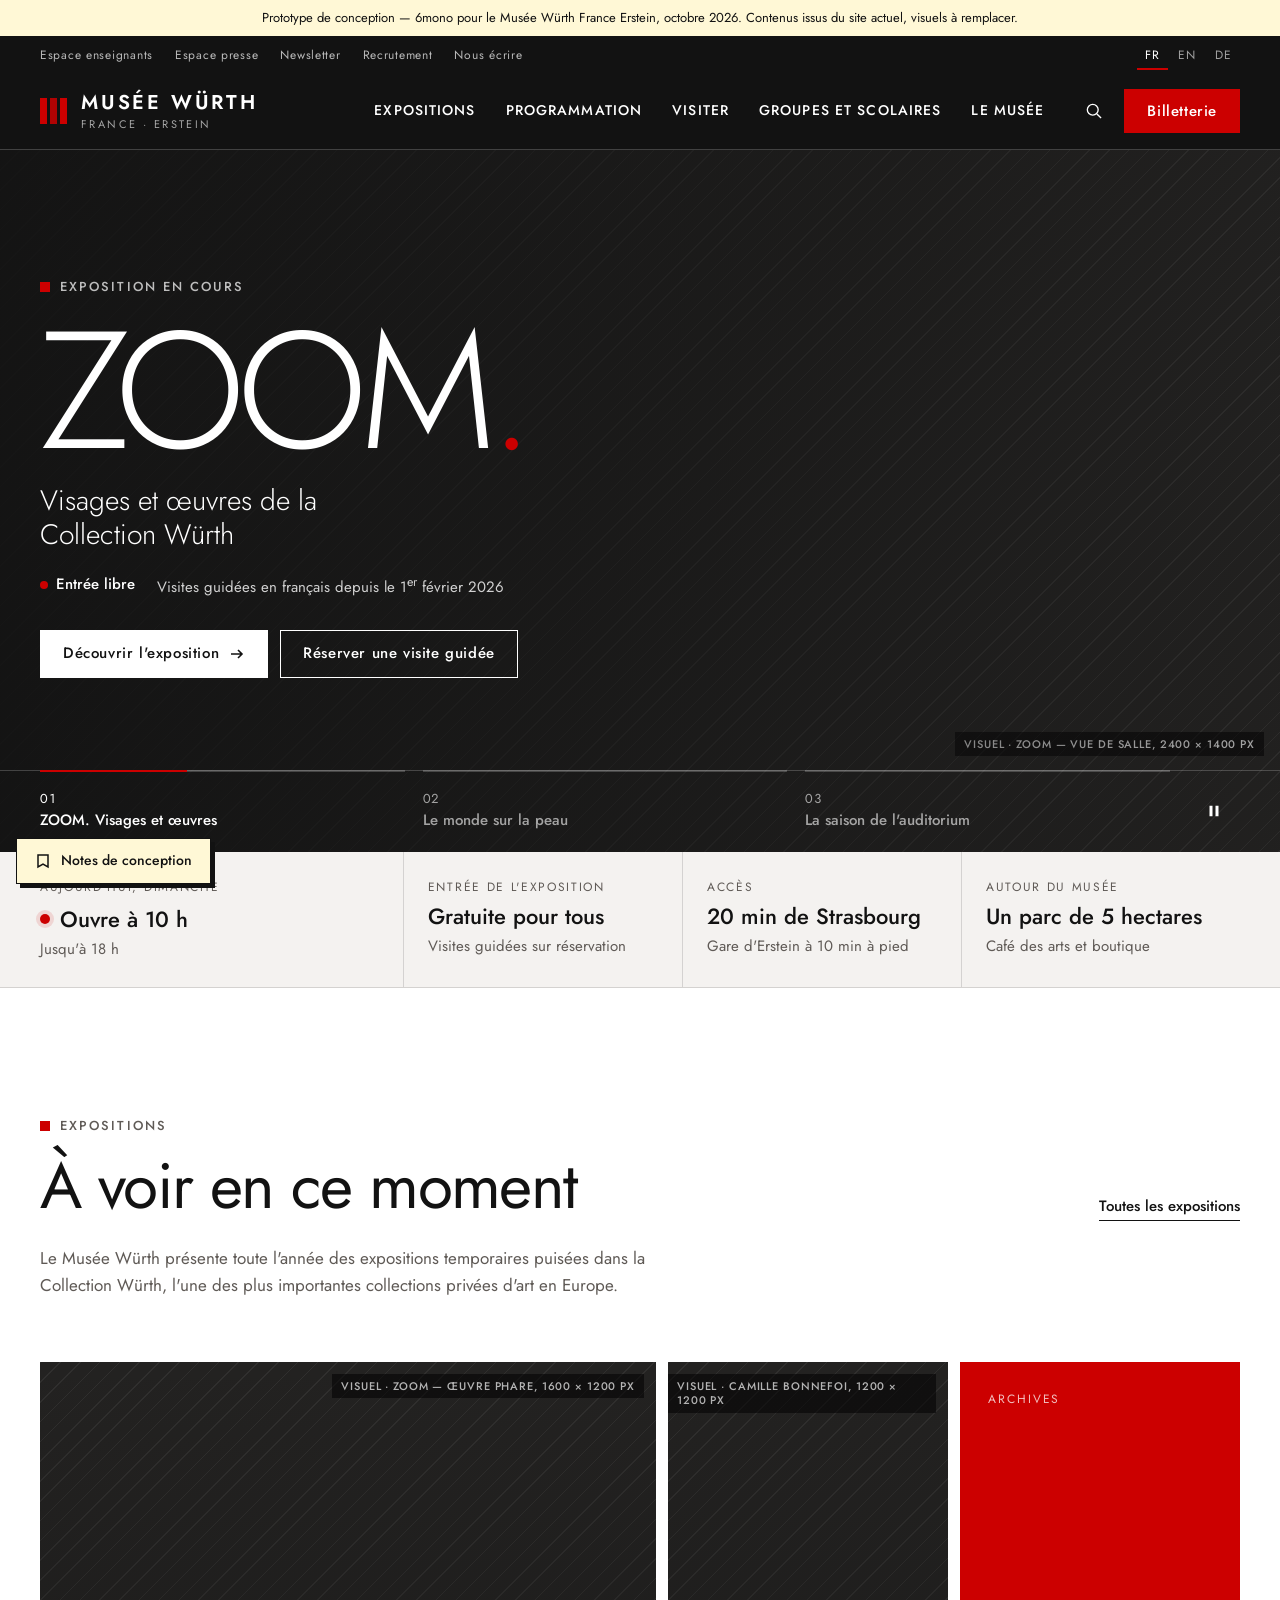
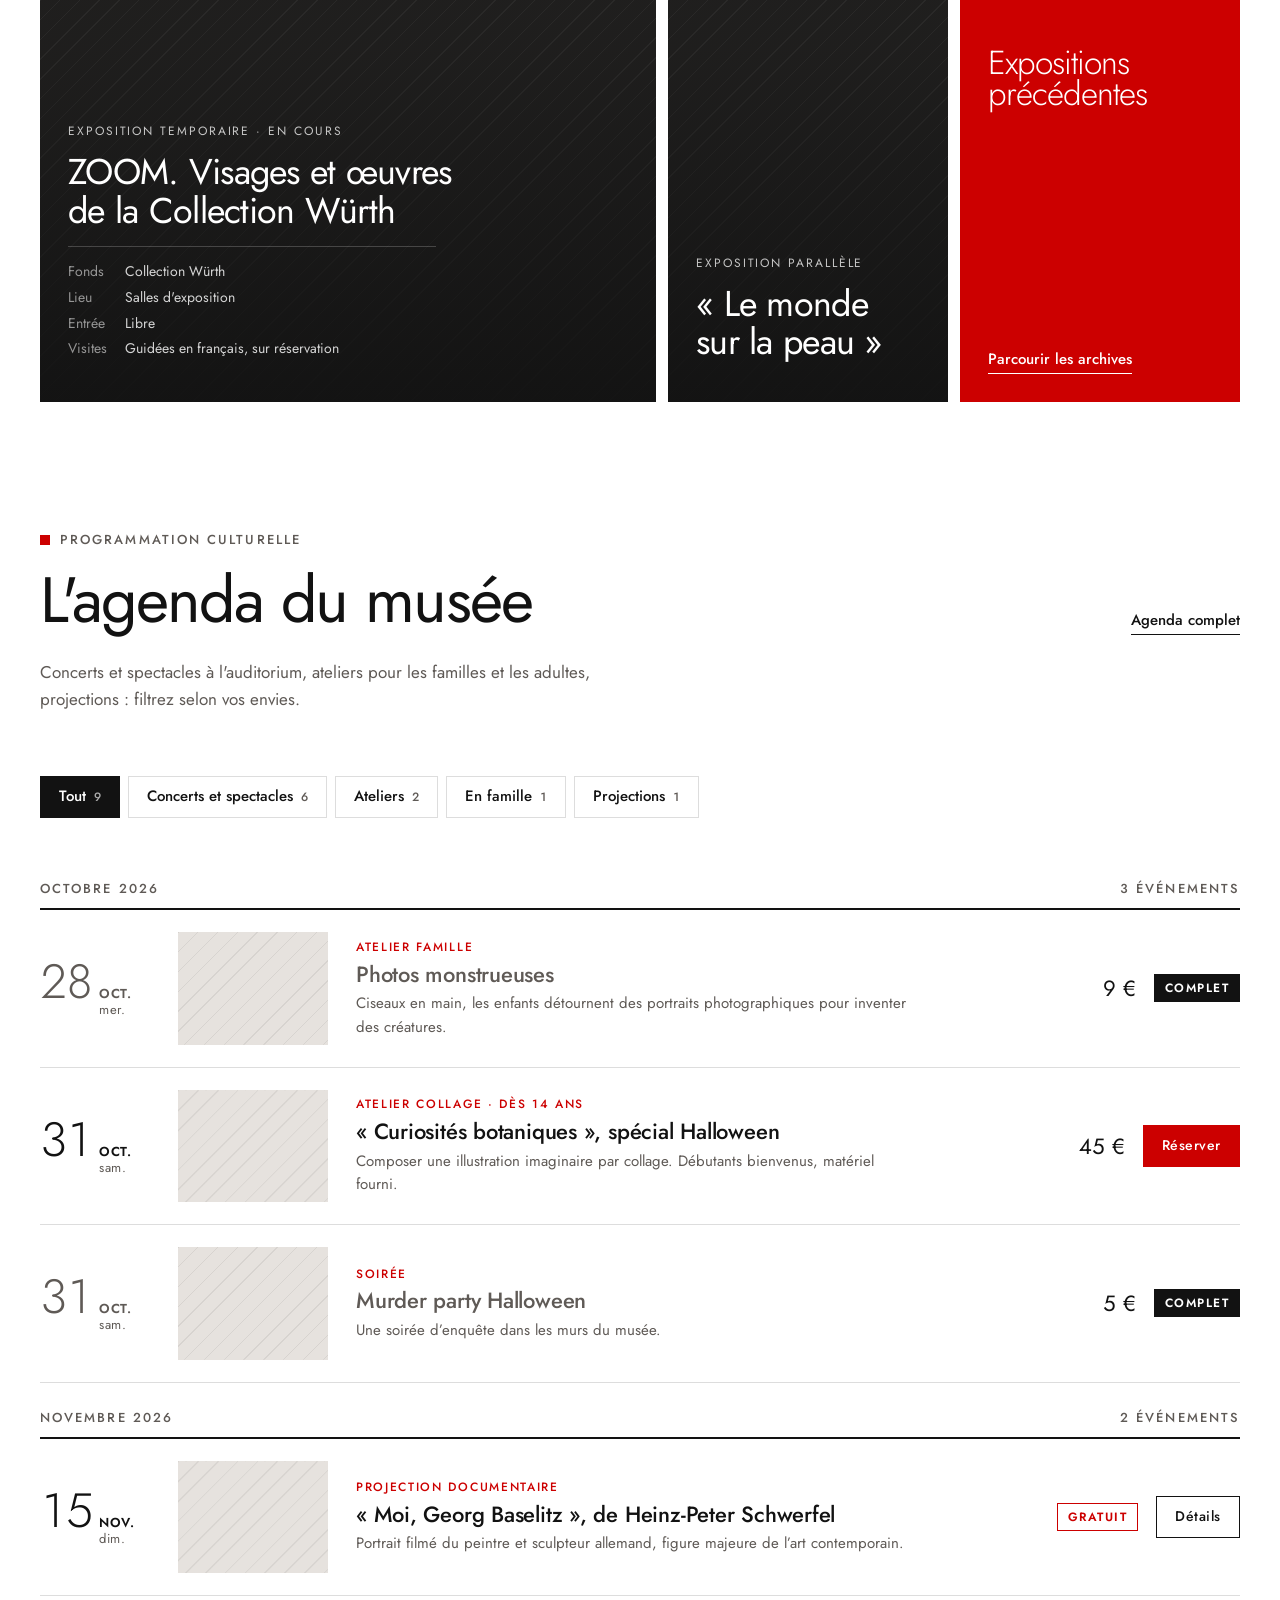
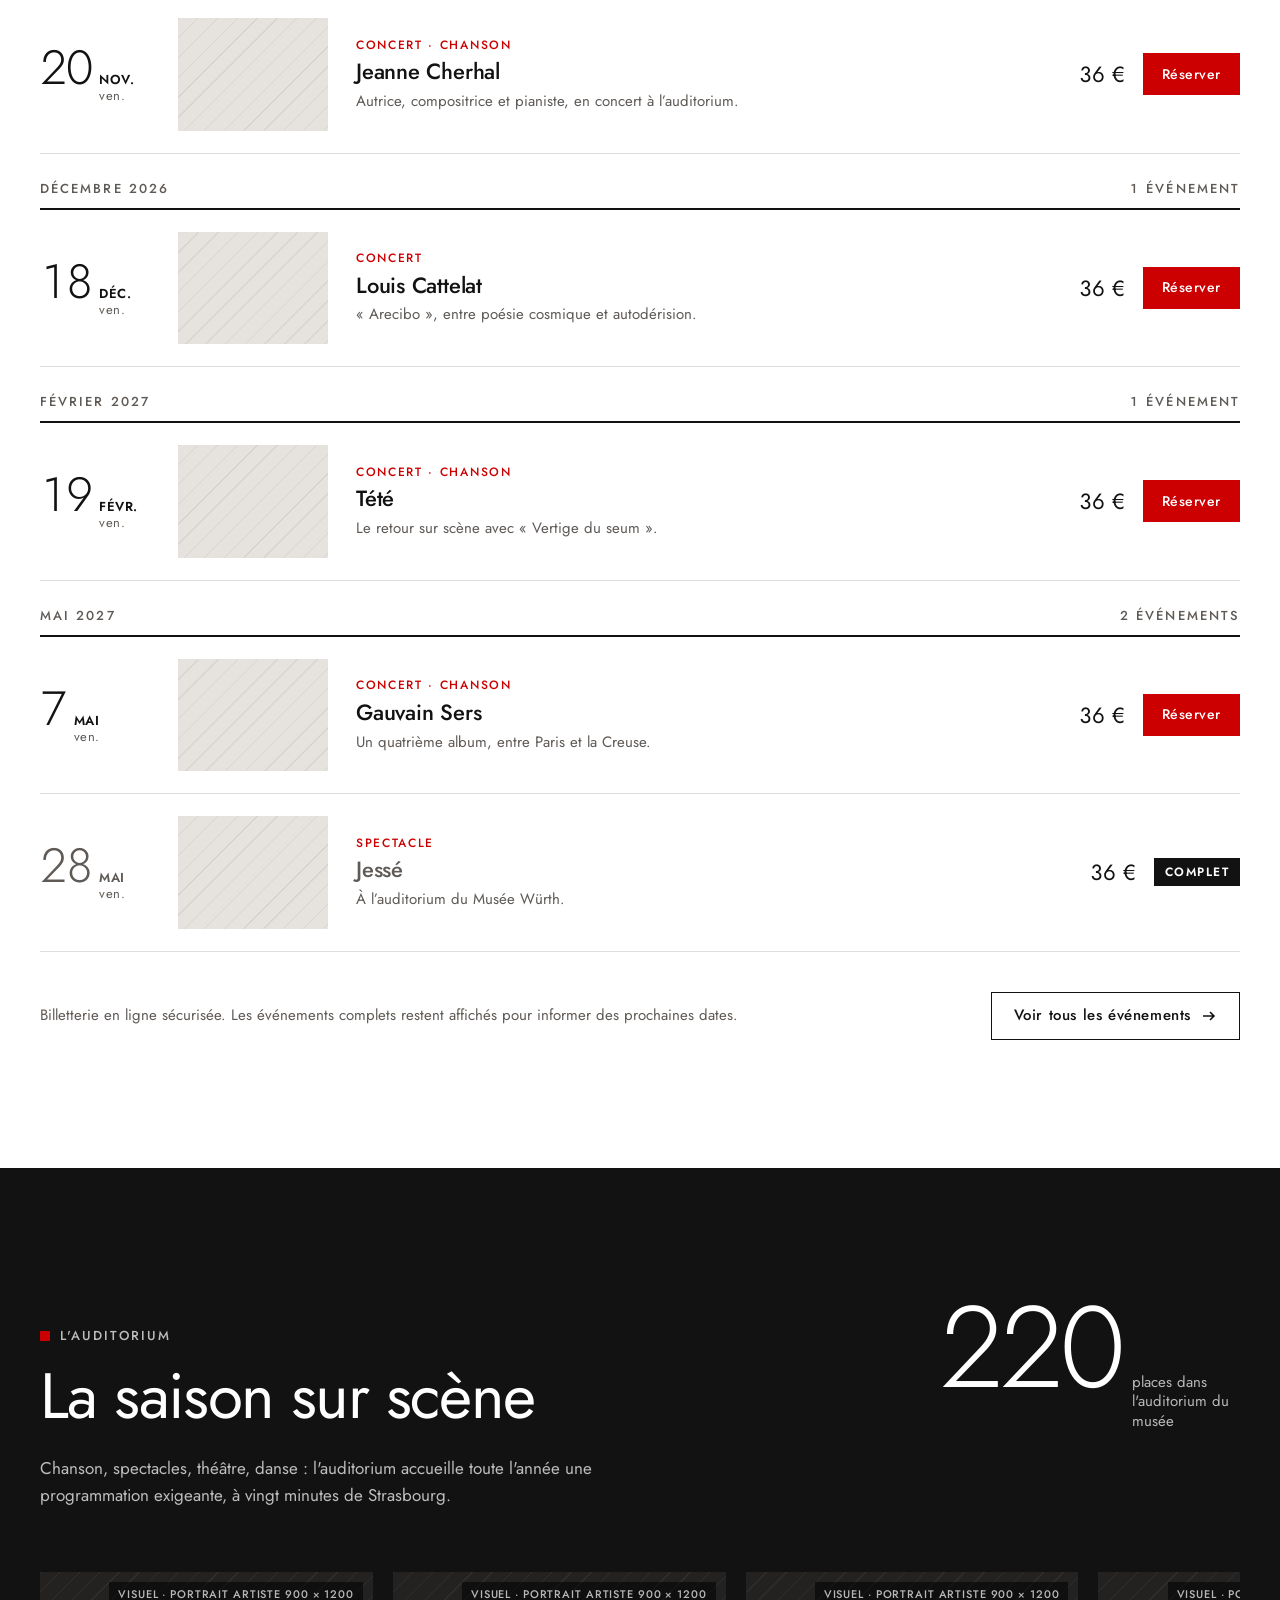
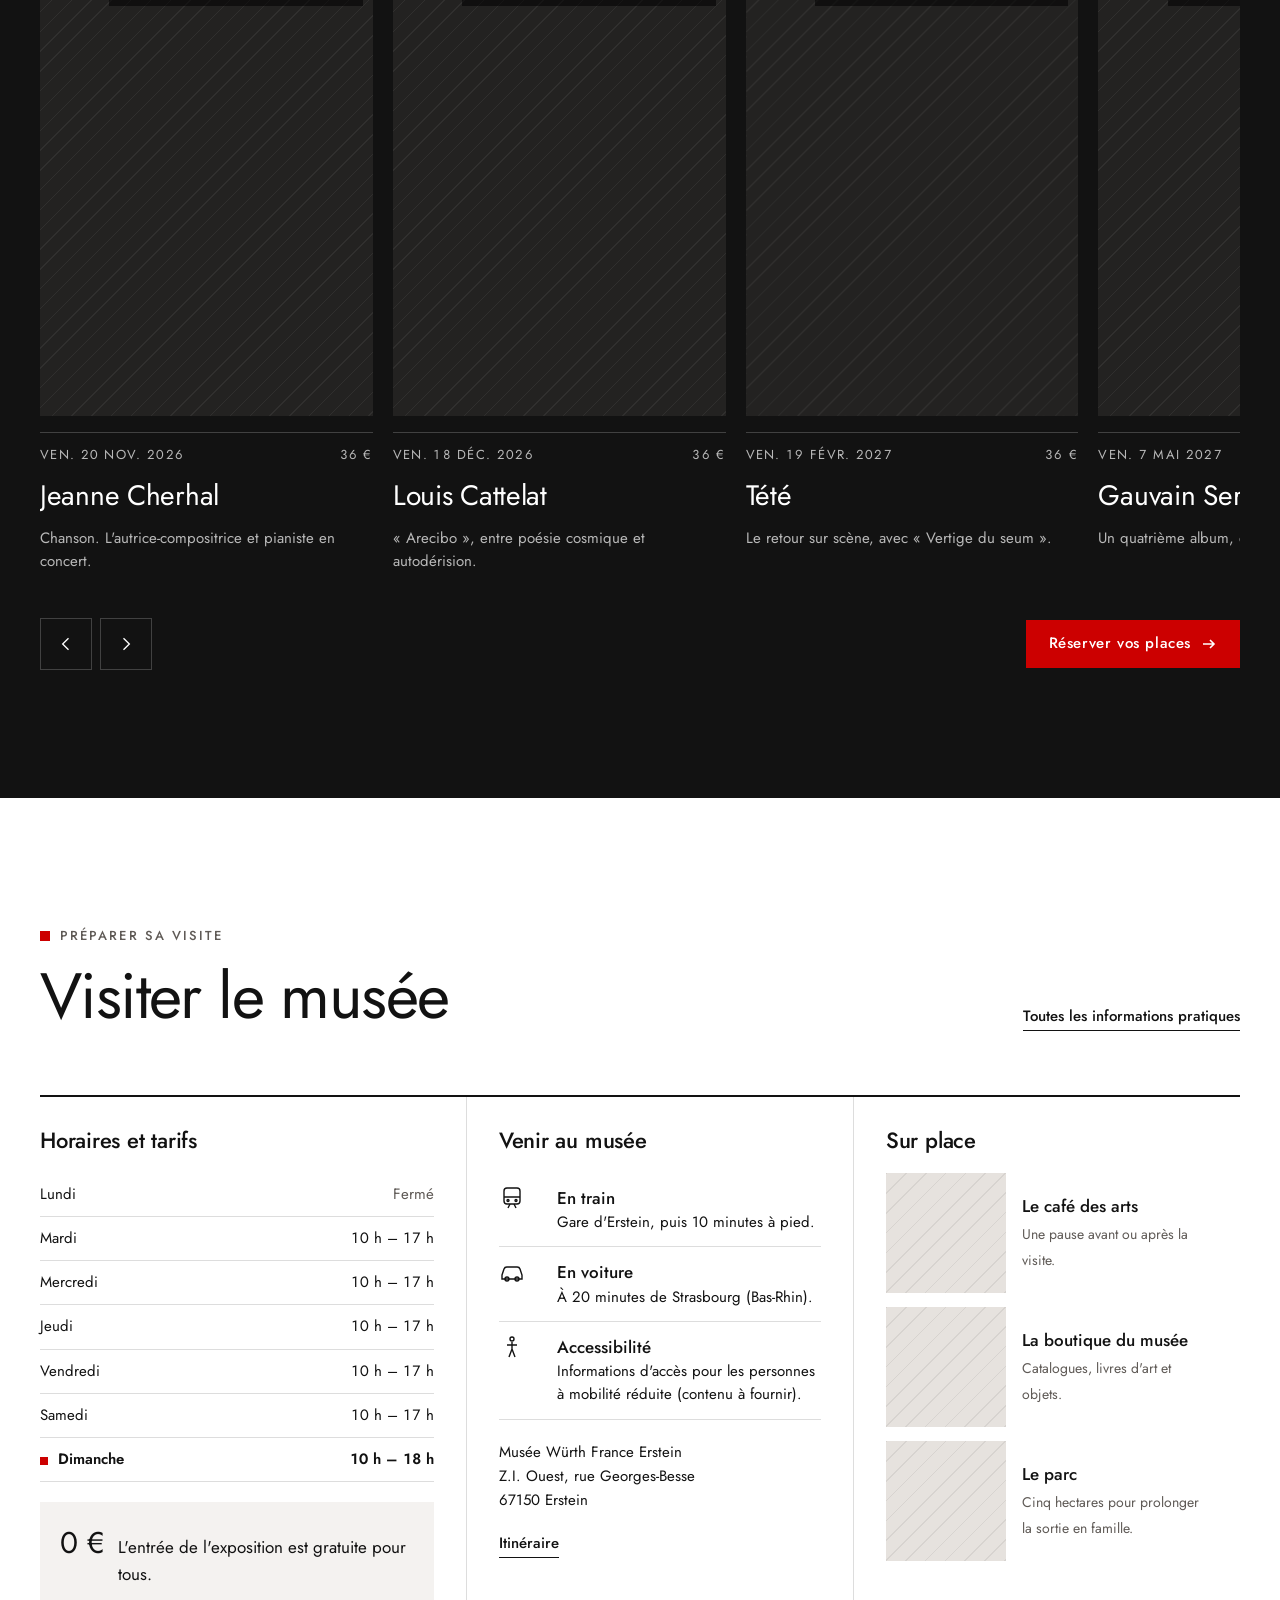
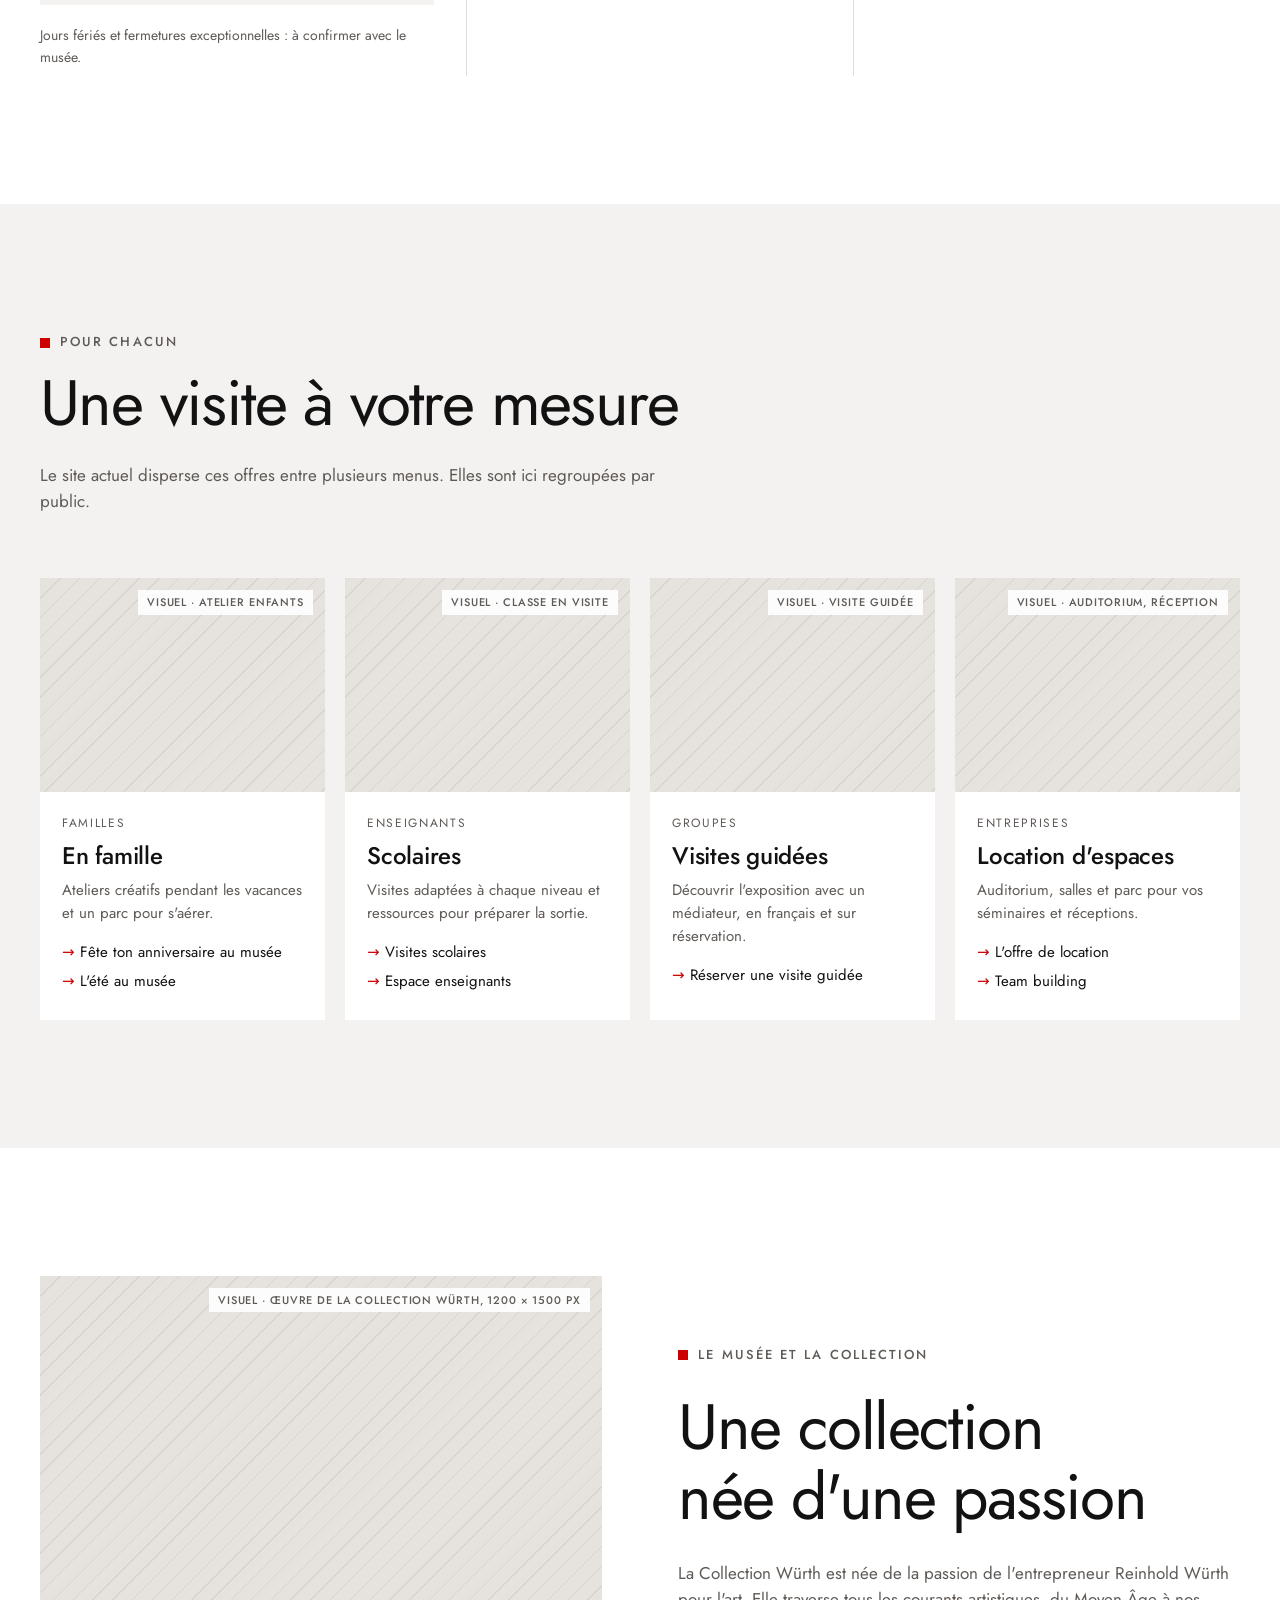
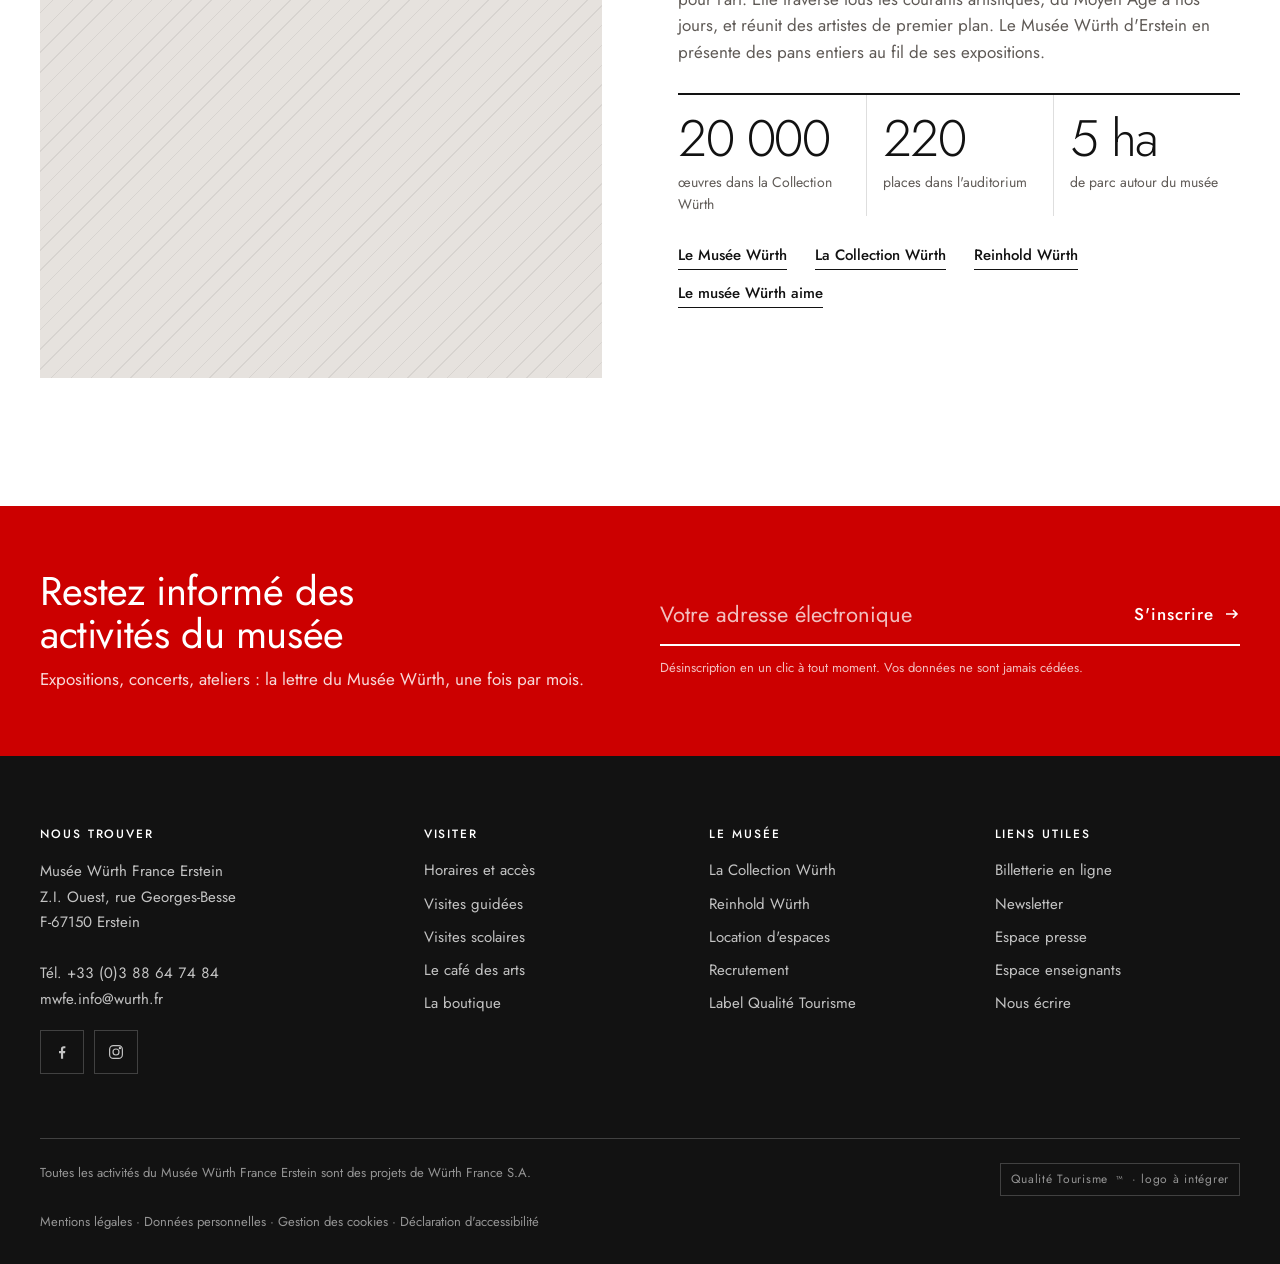
==== index.html @ 13cf60b9 "Première version du prototype" ====
<!doctype html>
<html lang="fr">
<head>
<meta charset="utf-8">
<meta name="viewport" content="width=device-width, initial-scale=1, viewport-fit=cover">
<title>Prototype Musée Würth</title>
<meta name="robots" content="noindex, nofollow">
<meta name="description" content="Musée Würth France Erstein : expositions d'art moderne et contemporain, programmation de l'auditorium, informations pratiques. Prototype de refonte.">
<link rel="preconnect" href="https://fonts.googleapis.com">
<link rel="preconnect" href="https://fonts.gstatic.com" crossorigin>
<link rel="stylesheet" href="https://fonts.googleapis.com/css2?family=Jost:ital,wght@0,300;0,400;0,500;0,600;0,700;1,300;1,400&display=swap">
<style>
/* Concept : « le cartel ». Chaque bloc se lit comme le cartel d'une œuvre —
   titre, nature, lieu, conditions — sur un fond de galerie blanc ; le noir structure, le rouge Würth ne signale que l'action et l'actualité. */
:root{
  --ink:#121212;        /* noir Würth, légèrement adouci */
  --paper:#FFFFFF;      /* mur de galerie */
  --stone:#F4F2F0;      /* gris chaud des cimaises */
  --stone-2:#E6E2DE;
  --mute:#5F5A56;       /* texte secondaire, contraste AA sur blanc */
  --red:#CC0000;        /* rouge Würth (valeur à confirmer avec la charte) */
  --red-dark:#A80000;
  --line:rgba(18,18,18,.14);
  --line-inv:rgba(255,255,255,.2);
  --f:"Jost","Futura","Century Gothic","Avenir Next",system-ui,sans-serif;
  --s-xs:13px; --s-sm:15px; --s-md:17px; --s-lg:22px; --s-xl:clamp(28px,3.2vw,40px); --s-2xl:clamp(36px,5vw,64px);
  --hdr:76px;
  color-scheme:light;
}
*{box-sizing:border-box}
[hidden]{display:none!important}
html{scroll-behavior:smooth;scroll-padding-top:calc(var(--hdr) + 12px)}
@media (prefers-reduced-motion:reduce){html{scroll-behavior:auto}*,*::before,*::after{animation:none!important;transition:none!important}}
body{margin:0;background:var(--paper);color:var(--ink);font-family:var(--f);font-size:var(--s-md);line-height:1.55;font-weight:400;-webkit-font-smoothing:antialiased;overflow-x:hidden}
body::before{content:"";position:fixed;inset:0 0 auto;height:env(safe-area-inset-top,0px);z-index:10;background:var(--ink)}
a{color:inherit}
img{max-width:100%;display:block}
h1,h2,h3,h4{margin:0;font-weight:500;line-height:1.08;text-wrap:balance;letter-spacing:-.01em}
p{margin:0}
ul,ol{margin:0;padding:0;list-style:none}
button{font:inherit;color:inherit;cursor:pointer}
:focus-visible{outline:2px solid var(--red);outline-offset:3px}
.wrap{max-width:1380px;margin:0 auto;padding-left:max(16px,env(safe-area-inset-left,0px));padding-right:max(16px,env(safe-area-inset-right,0px))}
@media (min-width:760px){.wrap{padding-left:max(40px,env(safe-area-inset-left,0px));padding-right:max(40px,env(safe-area-inset-right,0px))}}
.sr{position:absolute;width:1px;height:1px;overflow:hidden;clip:rect(0 0 0 0);white-space:nowrap}
.eyebrow{display:flex;align-items:center;gap:10px;font-size:var(--s-xs);font-weight:500;letter-spacing:.16em;text-transform:uppercase;color:var(--mute)}
.eyebrow::before{content:"";width:10px;height:10px;background:var(--red);flex:none}
.inv .eyebrow{color:rgba(255,255,255,.72)}
.num{font-variant-numeric:tabular-nums}

/* Boutons */
.btn{display:inline-flex;align-items:center;gap:10px;height:48px;padding:0 22px;border:1px solid currentColor;background:transparent;font-size:var(--s-sm);font-weight:500;letter-spacing:.04em;text-decoration:none;transition:background .2s,color .2s,border-color .2s;white-space:nowrap}
.btn svg{width:16px;height:16px;transition:transform .2s}
.btn:hover svg{transform:translateX(3px)}
.btn--red{background:var(--red);border-color:var(--red);color:#fff}
.btn--red:hover{background:var(--red-dark);border-color:var(--red-dark)}
.btn--light{background:#fff;border-color:#fff;color:var(--ink)}
.btn--light:hover{background:var(--stone-2);border-color:var(--stone-2)}
.btn--ghost:hover{background:var(--ink);color:#fff;border-color:var(--ink)}
.inv .btn--ghost:hover{background:#fff;color:var(--ink);border-color:#fff}
.link{display:inline-flex;align-items:center;gap:8px;font-size:var(--s-sm);font-weight:500;text-decoration:none;border-bottom:1px solid currentColor;padding-bottom:2px}
.link:hover{color:var(--red)}

/* Visuels de substitution : remplacés automatiquement si le fichier existe dans /assets */
.ph{position:relative;overflow:hidden;background-color:var(--stone-2);background-image:repeating-linear-gradient(135deg,rgba(18,18,18,.07) 0 1px,transparent 1px 14px);background-size:cover;background-position:center}
.ph.dark{background-color:#232221;background-image:repeating-linear-gradient(135deg,rgba(255,255,255,.06) 0 1px,transparent 1px 14px)}
.ph::after{content:"Visuel · " attr(data-label);position:absolute;right:12px;top:12px;max-width:calc(100% - 24px);font-size:11px;font-weight:500;letter-spacing:.08em;text-transform:uppercase;color:var(--mute);background:rgba(255,255,255,.9);padding:5px 9px;line-height:1.3}
.ph.dark::after{color:rgba(255,255,255,.7);background:rgba(0,0,0,.55)}
.ph.loaded{background-image:none}
.ph.loaded::after{display:none}
.ph > img.fill{position:absolute;inset:0;width:100%;height:100%;object-fit:cover}

/* ---------- En-tête ---------- */
.util{background:var(--ink);color:rgba(255,255,255,.7);font-size:12px;letter-spacing:.06em}
.util .wrap{display:flex;justify-content:space-between;align-items:center;height:36px;gap:16px}
.util ul{display:flex;gap:22px}
.util a{text-decoration:none}
.util a:hover{color:#fff}
.langs{display:flex;gap:2px}
.langs button{background:none;border:0;padding:6px 8px;font-size:12px;letter-spacing:.1em;color:rgba(255,255,255,.6)}
.langs button[aria-pressed="true"]{color:#fff;box-shadow:inset 0 -2px 0 var(--red)}
.hdr{position:sticky;top:env(safe-area-inset-top,0px);z-index:60;background:var(--ink);color:#fff;border-bottom:1px solid var(--line-inv);transition:height .25s}
.hdr .wrap{display:flex;align-items:center;gap:28px;height:var(--hdr)}
.brand{display:flex;align-items:center;gap:14px;text-decoration:none;flex:none}
.brand-mark{display:grid;grid-template-columns:repeat(3,7px);gap:3px}
.brand-mark i{display:block;height:26px;background:var(--red)}
.brand-mark i:nth-child(2){height:26px;opacity:.85}
.brand-txt{display:flex;flex-direction:column;line-height:1}
.brand-txt b{font-size:20px;font-weight:600;letter-spacing:.14em}
.brand-txt span{font-size:11px;letter-spacing:.22em;text-transform:uppercase;color:rgba(255,255,255,.62);margin-top:6px}
.nav{display:flex;gap:30px;margin-left:auto;font-size:14px;font-weight:500;letter-spacing:.08em;text-transform:uppercase}
.nav a{text-decoration:none;position:relative;padding:8px 0}
.nav a::after{content:"";position:absolute;left:0;right:0;bottom:0;height:2px;background:var(--red);transform:scaleX(0);transform-origin:left;transition:transform .25s}
.nav a:hover::after,.nav a.on::after{transform:scaleX(1)}
.hdr-tools{display:flex;align-items:center;gap:8px}
.icon-btn{width:44px;height:44px;display:grid;place-items:center;background:none;border:0;color:inherit}
.icon-btn svg{width:20px;height:20px}
.hdr .btn{height:44px}
.burger{display:none}
@media (max-width:1180px){.nav{gap:20px;font-size:13px}}
@media (max-width:1040px){.nav,.hdr .btn--red span.long{display:none}.burger{display:grid}.hdr-tools{margin-left:auto}}
@media (max-width:640px){.util ul{display:none}.util .wrap{justify-content:flex-end}.hdr .wrap{gap:10px}.brand{gap:10px}.brand-mark{grid-template-columns:repeat(3,5px);gap:2px}.brand-mark i{height:22px}.brand-txt b{font-size:15px;letter-spacing:.1em}.brand-txt span{font-size:10px;letter-spacing:.16em}.hdr-tools{gap:2px}.icon-btn{width:40px}.hdr .btn{padding:0 12px;height:40px;font-size:14px}}

/* Menu mobile */
.drawer{position:fixed;inset:0;z-index:80;background:var(--ink);color:#fff;padding:calc(env(safe-area-inset-top,0px) + 20px) max(16px,env(safe-area-inset-right,0px)) calc(env(safe-area-inset-bottom,0px) + 24px) max(16px,env(safe-area-inset-left,0px));display:flex;flex-direction:column;gap:28px;overflow:auto}
.drawer-top{display:flex;justify-content:space-between;align-items:center}
.drawer nav{display:flex;flex-direction:column}
.drawer nav a{font-size:30px;font-weight:400;text-decoration:none;padding:12px 0;border-bottom:1px solid var(--line-inv)}

/* Recherche */
.search{position:fixed;inset:0;z-index:90;background:rgba(18,18,18,.96);color:#fff;display:flex;flex-direction:column;align-items:center;padding:calc(env(safe-area-inset-top,0px) + 14vh) max(16px,env(safe-area-inset-right,0px)) 40px max(16px,env(safe-area-inset-left,0px))}
.search form{width:min(820px,100%)}
.search label{font-size:var(--s-xs);letter-spacing:.16em;text-transform:uppercase;color:rgba(255,255,255,.6)}
.search input{width:100%;margin-top:14px;background:none;border:0;border-bottom:2px solid #fff;color:#fff;font:300 clamp(28px,5vw,52px)/1.2 var(--f);padding:8px 0}
.search input:focus{outline:none;border-color:var(--red)}
.search .sugg{display:flex;flex-wrap:wrap;gap:10px;margin-top:26px}
.search .sugg a{border:1px solid var(--line-inv);padding:8px 14px;font-size:var(--s-sm);text-decoration:none}
.search .sugg a:hover{border-color:#fff}
.search .close{position:absolute;top:calc(env(safe-area-inset-top,0px) + 16px);right:max(16px,env(safe-area-inset-right,0px))}

/* ---------- Hero ---------- */
.hero{position:relative;background:var(--ink);color:#fff;overflow:hidden}
.slides{position:relative;min-height:clamp(560px,78vh,820px)}
.slide{position:absolute;inset:0;opacity:0;visibility:hidden;transition:opacity .9s ease,visibility 0s .9s}
.slide.on{opacity:1;visibility:visible;transition:opacity .9s ease}
.slide .ph{position:absolute;inset:0}
.slide .ph::after{top:auto;bottom:96px;right:max(16px,env(safe-area-inset-right,0px))}
.slide::before{content:"";position:absolute;inset:0;z-index:1;background:linear-gradient(90deg,rgba(18,18,18,.88) 0%,rgba(18,18,18,.55) 45%,rgba(18,18,18,.1) 100%)}
.slide-body{position:relative;z-index:2;height:100%;display:flex;flex-direction:column;justify-content:center;gap:22px;padding-block:72px 120px}
.slide h1,.slide h2{font-size:clamp(64px,13vw,196px);font-weight:300;letter-spacing:-.045em;line-height:.86}
.slide h1 em,.slide h2 em{font-style:normal;color:var(--red)}
.slide .sub{font-size:clamp(20px,2.2vw,30px);font-weight:300;max-width:22ch;line-height:1.2}
.slide .meta{display:flex;flex-wrap:wrap;gap:8px 22px;font-size:var(--s-sm);color:rgba(255,255,255,.8)}
.slide .meta span{display:inline-block}
.slide .meta .free{color:#fff;font-weight:500}
.slide .meta .free::before{content:"";display:inline-block;vertical-align:middle;margin:-2px 8px 0 0;width:8px;height:8px;border-radius:50%;background:var(--red)}
.slide .ctas{display:flex;flex-wrap:wrap;gap:12px;margin-top:8px}
.slide.on .stag{animation:rise .9s cubic-bezier(.2,.7,.2,1) both}
.slide.on .stag:nth-child(2){animation-delay:.08s}.slide.on .stag:nth-child(3){animation-delay:.16s}.slide.on .stag:nth-child(4){animation-delay:.24s}.slide.on .stag:nth-child(5){animation-delay:.32s}
.slide.on h1.stag,.slide.on h2.stag{animation-name:zoomout}
@keyframes rise{from{transform:translateY(18px);opacity:.001}to{transform:none;opacity:1}}
@keyframes zoomout{from{transform:scale(1.08);transform-origin:left bottom;opacity:.001}to{transform:none;opacity:1}}
.hero-ctrl{position:absolute;z-index:3;left:0;right:0;bottom:0;border-top:1px solid var(--line-inv)}
.hero-ctrl .wrap{display:grid;grid-template-columns:repeat(3,1fr) auto;align-items:stretch}
.hero-tab{position:relative;background:none;border:0;color:rgba(255,255,255,.6);text-align:left;padding:18px 18px 20px 0;font-size:13px;letter-spacing:.06em;min-width:0}
.hero-tab b{display:block;font-weight:500;font-size:var(--s-sm);letter-spacing:0;color:inherit;white-space:nowrap;overflow:hidden;text-overflow:ellipsis}
.hero-tab::before{content:"";position:absolute;top:-1px;left:0;right:18px;height:2px;background:var(--line-inv)}
.hero-tab i{position:absolute;top:-1px;left:0;height:2px;width:0;background:var(--red)}
.hero-tab[aria-selected="true"]{color:#fff}
.hero-pause{background:none;border:0;color:#fff;width:52px;display:grid;place-items:center}
.hero-pause svg{width:18px;height:18px}
@media (max-width:700px){.hero-tab b{display:none}.hero-ctrl .wrap{grid-template-columns:repeat(3,1fr) auto}.slide .ph::after{bottom:76px}.slide-body{padding-block:56px 110px}}

/* ---------- Bandeau « aujourd'hui » ---------- */
.today{background:var(--stone);border-bottom:1px solid var(--line)}
.today .wrap{display:grid;grid-template-columns:1.3fr repeat(3,1fr);gap:0}
.today-item{padding:26px 24px 26px 0;display:flex;flex-direction:column;gap:6px;min-width:0}
.today-item + .today-item{padding-left:24px;border-left:1px solid var(--line)}
.today-item small{font-size:12px;letter-spacing:.14em;text-transform:uppercase;color:var(--mute)}
.today-item strong{font-size:var(--s-lg);font-weight:500;line-height:1.2}
.status{display:inline-flex;align-items:center;gap:10px}
.status::before{content:"";width:10px;height:10px;border-radius:50%;background:#1F8A4C;box-shadow:0 0 0 4px rgba(31,138,76,.15)}
.status.closed::before{background:var(--red);box-shadow:0 0 0 4px rgba(204,0,0,.12)}
.today-item p{font-size:var(--s-sm);color:var(--mute)}
@media (max-width:900px){.today .wrap{grid-template-columns:1fr 1fr}.today-item:nth-child(3){padding-left:0;border-left:0}.today-item:nth-child(n+3){border-top:1px solid var(--line)}}
@media (max-width:520px){.today .wrap{grid-template-columns:1fr}.today-item + .today-item{padding-left:0;border-left:0;border-top:1px solid var(--line)}}

/* ---------- Sections ---------- */
section{position:relative}
.sec{padding-block:clamp(72px,10vw,140px)}
.sec-head{display:grid;grid-template-columns:1fr auto;align-items:end;gap:24px 40px;margin-bottom:clamp(36px,5vw,64px)}
.sec-head h2{font-size:var(--s-2xl);font-weight:400;margin-top:16px;letter-spacing:-.025em}
.sec-head .lead{grid-column:1/-1;max-width:62ch;color:var(--mute);font-size:var(--s-md)}
@media (max-width:700px){.sec-head{grid-template-columns:1fr}}

/* Expositions : panneaux extensibles */
.expo-panels{display:flex;gap:12px;height:clamp(520px,58vw,640px)}
.panel{position:relative;flex:1;min-width:0;display:flex;flex-direction:column;justify-content:flex-end;text-decoration:none;color:#fff;transition:flex-grow .6s cubic-bezier(.2,.7,.2,1);overflow:hidden;background:var(--ink)}
.panel.main{flex:2.2}
.panel .ph{position:absolute;inset:0;transition:transform 1.2s cubic-bezier(.2,.7,.2,1)}
.panel::before{content:"";position:absolute;inset:0;z-index:1;background:linear-gradient(0deg,rgba(18,18,18,.92) 0%,rgba(18,18,18,.25) 55%,rgba(18,18,18,0) 100%)}
.panel-body{position:relative;z-index:2;padding:28px;display:flex;flex-direction:column;gap:12px}
.panel h3{font-size:clamp(26px,2.8vw,42px);font-weight:400;letter-spacing:-.02em}
.panel .kicker{font-size:12px;letter-spacing:.16em;text-transform:uppercase;color:rgba(255,255,255,.75)}
.cartel{display:grid;grid-template-columns:auto 1fr;gap:4px 18px;font-size:14px;color:rgba(255,255,255,.82);border-top:1px solid var(--line-inv);padding-top:14px;margin-top:4px;max-width:46ch}
.cartel dt{color:rgba(255,255,255,.55)}
.cartel dd{margin:0}
.panel .more{max-height:0;opacity:0;overflow:hidden;transition:max-height .5s,opacity .4s}
.panel.main .more{max-height:200px;opacity:1}
@media (hover:hover) and (min-width:901px){
  .expo-panels:hover .panel{flex:1}
  .expo-panels:hover .panel:hover{flex:2.4}
  .expo-panels:hover .panel.main:not(:hover) .more{max-height:0;opacity:0}
  .panel:hover .more{max-height:200px;opacity:1}
  .panel:hover .ph{transform:scale(1.04)}
}
.panel.past{background:var(--red)}
.panel.past::before{display:none}
.panel.past .panel-body{height:100%;justify-content:space-between}
.panel.past .big{font-size:clamp(30px,2.6vw,44px);overflow-wrap:break-word;font-weight:300;line-height:.95;letter-spacing:-.03em}
@media (max-width:900px){.expo-panels{flex-direction:column;height:auto}.panel{min-height:380px}.panel.past{min-height:220px}.panel .more{max-height:none;opacity:1}}

/* Programmation */
.prog{background:var(--paper)}
.filters{display:flex;flex-wrap:wrap;gap:8px;margin-bottom:36px}
.chip{display:inline-flex;align-items:center;gap:8px;height:42px;padding:0 18px;border:1px solid var(--line);background:var(--paper);font-size:var(--s-sm);font-weight:500;transition:.2s}
.chip span{font-size:12px;color:var(--mute);font-variant-numeric:tabular-nums}
.chip:hover{border-color:var(--ink)}
.chip[aria-pressed="true"]{background:var(--ink);border-color:var(--ink);color:#fff}
.chip[aria-pressed="true"] span{color:rgba(255,255,255,.65)}
.month{font-size:13px;letter-spacing:.16em;text-transform:uppercase;color:var(--mute);padding:28px 0 12px;border-bottom:2px solid var(--ink);display:flex;justify-content:space-between}
.ev{display:grid;grid-template-columns:110px 150px 1fr auto;gap:28px;align-items:center;padding:22px 0;border-bottom:1px solid var(--line);transition:background .2s}
.ev:hover{background:linear-gradient(90deg,var(--stone),transparent 70%)}
.ev-date{display:flex;align-items:baseline;gap:8px;font-variant-numeric:tabular-nums}
.ev-date .d{font-size:48px;font-weight:300;line-height:1;letter-spacing:-.03em}
.ev-date .mw{display:flex;flex-direction:column;font-size:13px;line-height:1.25;letter-spacing:.04em}
.ev-date .mw b{font-weight:600;text-transform:uppercase}
.ev-date .mw span{color:var(--mute)}
.ev .ph{aspect-ratio:4/3;max-width:100%}
.ev .ph::after{content:"";display:none}
.ev-body{min-width:0;display:flex;flex-direction:column;gap:6px}
.ev-cat{font-size:12px;letter-spacing:.14em;text-transform:uppercase;color:var(--red);font-weight:500}
.ev h3{font-size:var(--s-lg);font-weight:500}
.ev-txt{font-size:var(--s-sm);color:var(--mute);max-width:62ch}
.ev-side{display:flex;align-items:center;gap:18px;justify-content:flex-end}
.price{font-size:var(--s-lg);font-weight:400;font-variant-numeric:tabular-nums;white-space:nowrap}
.tag{display:inline-flex;align-items:center;height:28px;padding:0 10px;font-size:12px;letter-spacing:.12em;text-transform:uppercase;font-weight:600;border:1px solid var(--ink)}
.tag.full{background:var(--ink);color:#fff}
.tag.free{border-color:var(--red);color:var(--red)}
.btn-sm{height:42px;padding:0 18px;font-size:14px}
.ev.is-full h3,.ev.is-full .ev-date{color:var(--mute)}
@media (max-width:980px){.ev{grid-template-columns:96px 1fr;gap:10px 20px}.ev .ph{display:none}.ev-side{grid-column:2;justify-content:flex-start}.ev-date .d{font-size:40px}}
@media (max-width:520px){.ev{grid-template-columns:1fr}.ev-side{grid-column:1}}
.prog-foot{display:flex;flex-wrap:wrap;justify-content:space-between;align-items:center;gap:20px;margin-top:40px}
.prog-foot p{color:var(--mute);font-size:var(--s-sm)}
.empty{padding:40px 0;color:var(--mute)}

/* Auditorium */
.audi{background:var(--ink);color:#fff;overflow:hidden}
.audi .sec-head .lead{color:rgba(255,255,255,.72)}
.audi-figure{display:flex;align-items:baseline;gap:12px}
.audi-figure b{font-size:clamp(72px,9vw,128px);font-weight:300;line-height:.9;letter-spacing:-.04em;font-variant-numeric:tabular-nums}
.audi-figure span{font-size:var(--s-sm);color:rgba(255,255,255,.7);max-width:12ch;line-height:1.3}
.rail{display:grid;grid-auto-flow:column;grid-auto-columns:clamp(260px,26vw,360px);gap:20px;overflow-x:auto;scroll-snap-type:x mandatory;scrollbar-width:none;padding-bottom:4px}
.rail::-webkit-scrollbar{display:none}
.show{scroll-snap-align:start;display:flex;flex-direction:column;gap:16px;text-decoration:none;color:#fff;min-width:0}
.show .ph{aspect-ratio:3/4;max-width:100%}
.show .ph::after{right:10px;top:10px}
.show-date{display:flex;justify-content:space-between;font-size:13px;letter-spacing:.1em;text-transform:uppercase;color:rgba(255,255,255,.7);border-top:1px solid var(--line-inv);padding-top:12px}
.show h3{font-size:clamp(24px,2.2vw,32px);font-weight:400;letter-spacing:-.01em}
.show p{font-size:var(--s-sm);color:rgba(255,255,255,.7)}
.show .full{color:#fff;background:var(--red);padding:2px 8px;font-weight:600;letter-spacing:.12em}
.show:hover h3{text-decoration:underline;text-decoration-thickness:1px;text-underline-offset:6px}
.rail-ctrl{display:flex;gap:8px}
.rail-ctrl button{width:52px;height:52px;border:1px solid var(--line-inv);background:none;color:#fff;display:grid;place-items:center}
.rail-ctrl button:hover{border-color:#fff}
.rail-ctrl svg{width:20px;height:20px}

/* Visiter */
.visit-grid{display:grid;grid-template-columns:1.1fr 1fr 1fr;gap:0;border-top:2px solid var(--ink)}
.visit-col{padding:32px 32px 8px 0;display:flex;flex-direction:column;gap:20px;min-width:0}
.visit-col + .visit-col{padding-left:32px;border-left:1px solid var(--line)}
.visit-col h3{font-size:var(--s-lg);font-weight:500}
.hours{width:100%;border-collapse:collapse;font-size:var(--s-sm);font-variant-numeric:tabular-nums}
.hours th{text-align:left;font-weight:400;padding:10px 0;border-bottom:1px solid var(--line)}
.hours td{text-align:right;padding:10px 0;border-bottom:1px solid var(--line)}
.hours tr.is-today th,.hours tr.is-today td{font-weight:600}
.hours tr.is-today th::before{content:"";display:inline-block;width:8px;height:8px;background:var(--red);margin-right:10px;vertical-align:middle}
.hours tr.off td{color:var(--mute)}
.fine{font-size:14px;color:var(--mute)}
.price-box{display:flex;align-items:baseline;gap:14px;padding:18px 20px;background:var(--stone)}
.price-box b{font-size:30px;font-weight:400}
.access li{display:grid;grid-template-columns:44px 1fr;gap:14px;padding:12px 0;border-bottom:1px solid var(--line);font-size:var(--s-sm)}
.access svg{width:26px;height:26px}
.access strong{display:block;font-weight:500;font-size:var(--s-md)}
.address{font-style:normal;font-size:var(--s-sm);line-height:1.6}
.onsite{display:grid;gap:14px}
.onsite a{display:grid;grid-template-columns:120px 1fr;gap:16px;align-items:center;text-decoration:none}
.onsite .ph{aspect-ratio:1;max-width:100%}
.onsite .ph::after{display:none}
.onsite strong{display:block;font-weight:500}
.onsite span{font-size:14px;color:var(--mute)}
.onsite a:hover strong{color:var(--red)}
@media (max-width:1000px){.visit-grid{grid-template-columns:1fr}.visit-col + .visit-col{padding-left:0;border-left:0;border-top:1px solid var(--line)}.visit-col{padding-right:0}}

/* Publics */
.publics{background:var(--stone)}
.pub-grid{display:grid;grid-template-columns:repeat(4,1fr);gap:20px}
.pub{display:flex;flex-direction:column;background:var(--paper);text-decoration:none;min-width:0;transition:transform .3s}
.pub .ph{aspect-ratio:4/3;max-width:100%}
.pub-body{padding:22px 22px 26px;display:flex;flex-direction:column;gap:10px;flex:1}
.pub small{font-size:12px;letter-spacing:.14em;text-transform:uppercase;color:var(--mute)}
.pub h3{font-size:24px;font-weight:500}
.pub p{font-size:var(--s-sm);color:var(--mute)}
.pub ul{display:flex;flex-direction:column;gap:6px;margin-top:6px;font-size:var(--s-sm)}
.pub ul li::before{content:"→ ";color:var(--red)}
.pub:hover{transform:translateY(-4px)}
.pub:hover h3{color:var(--red)}
@media (max-width:1100px){.pub-grid{grid-template-columns:repeat(2,1fr)}}
@media (max-width:560px){.pub-grid{grid-template-columns:1fr}}

/* Collection */
.coll-grid{display:grid;grid-template-columns:1fr 1fr;gap:clamp(32px,6vw,96px);align-items:center}
.coll-grid .ph{aspect-ratio:4/5;max-width:100%}
.coll-text{display:flex;flex-direction:column;gap:28px;min-width:0}
.coll-text h2{font-size:var(--s-2xl);font-weight:400;letter-spacing:-.025em}
.coll-text > p{max-width:56ch;color:var(--mute)}
.figures{display:grid;grid-template-columns:repeat(3,1fr);border-top:2px solid var(--ink)}
.figures div{padding:18px 16px 0 0;min-width:0}
.figures div + div{padding-left:16px;border-left:1px solid var(--line)}
.figures b{display:block;font-size:clamp(34px,4vw,54px);font-weight:300;letter-spacing:-.03em;line-height:1;font-variant-numeric:tabular-nums}
.figures span{font-size:14px;color:var(--mute);display:block;margin-top:8px}
.coll-links{display:flex;flex-wrap:wrap;gap:12px 28px}
@media (max-width:900px){.coll-grid{grid-template-columns:1fr}.coll-grid .ph{aspect-ratio:16/10}}
@media (max-width:480px){.figures{grid-template-columns:1fr}.figures div + div{padding-left:0;border-left:0;border-top:1px solid var(--line);padding-top:14px;margin-top:14px}}

/* Newsletter */
.news{background:var(--red);color:#fff}
.news .wrap{display:grid;grid-template-columns:1fr 1fr;gap:40px;align-items:center;padding-block:64px}
.news .wrap > div{min-width:0}
.news h2{font-size:var(--s-xl);font-weight:400}
.news p{color:rgba(255,255,255,.85);margin-top:10px}
.news form{display:flex;gap:0;border-bottom:2px solid #fff}
.news input{flex:1;min-width:0;background:none;border:0;color:#fff;font:400 var(--s-lg) var(--f);padding:14px 0}
.news input::placeholder{color:rgba(255,255,255,.75)}
.news input:focus{outline:none}
.news button{background:none;border:0;color:#fff;font-weight:500;letter-spacing:.06em;padding:0 0 0 18px;display:flex;align-items:center;gap:10px}
.news .ok{margin-top:12px;font-size:var(--s-sm)}
.news .consent{font-size:13px;color:rgba(255,255,255,.75);margin-top:12px}
@media (max-width:800px){.news .wrap{grid-template-columns:1fr}}

/* Pied de page */
.foot{background:var(--ink);color:rgba(255,255,255,.75);font-size:var(--s-sm)}
.foot .wrap{padding-block:72px 32px}
.foot-grid{display:grid;grid-template-columns:1.4fr 1fr 1fr 1fr;gap:40px}
.foot h4{font-size:12px;letter-spacing:.16em;text-transform:uppercase;color:#fff;font-weight:500;margin-bottom:18px}
.foot ul{display:flex;flex-direction:column;gap:10px}
.foot a{text-decoration:none}
.foot a:hover{color:#fff}
.foot address{font-style:normal;line-height:1.7}
.foot .social{display:flex;gap:10px;margin-top:18px}
.foot .social a{width:44px;height:44px;border:1px solid var(--line-inv);display:grid;place-items:center}
.foot .social a:hover{border-color:#fff}
.foot .social svg{width:18px;height:18px}
.foot-bottom{display:flex;flex-wrap:wrap;justify-content:space-between;gap:16px;margin-top:64px;padding-top:24px;border-top:1px solid var(--line-inv);font-size:13px;color:rgba(255,255,255,.55)}
.label-qt{display:inline-flex;align-items:center;gap:8px;border:1px solid var(--line-inv);padding:6px 10px;font-size:12px;letter-spacing:.06em}
@media (max-width:900px){.foot-grid{grid-template-columns:1fr 1fr}}
@media (max-width:520px){.foot-grid{grid-template-columns:1fr}}

/* Toast */
.toast{position:fixed;left:50%;bottom:calc(env(safe-area-inset-bottom,0px) + 24px);transform:translate(-50%,20px);opacity:0;z-index:95;background:var(--ink);color:#fff;padding:14px 20px;font-size:var(--s-sm);max-width:calc(100% - 32px);transition:.3s;pointer-events:none;border-left:4px solid var(--red)}
.toast.on{opacity:1;transform:translate(-50%,0)}

/* ---------- Notes de conception (calque d'annotation pour la soutenance) ---------- */
.note{display:none}
body.notes .note{display:block;position:absolute;z-index:40;top:16px;right:max(16px,env(safe-area-inset-right,0px));width:min(360px,calc(100% - 32px));background:#FFF8D6;color:#121212;border:1px solid #121212;box-shadow:6px 6px 0 #121212;padding:16px 18px;font-size:14px;line-height:1.5}
body.notes .note.up{top:auto;bottom:calc(100% + 12px)}
body.notes .note.left{right:auto;left:max(16px,env(safe-area-inset-left,0px))}
.note b{display:flex;align-items:center;gap:8px;font-size:12px;letter-spacing:.12em;text-transform:uppercase;margin-bottom:8px}
.note b i{font-style:normal;display:grid;place-items:center;width:22px;height:22px;background:var(--red);color:#fff;font-size:12px;letter-spacing:0}
.note p + p{margin-top:8px}
.note .el{display:block;margin-top:10px;padding-top:10px;border-top:1px dashed rgba(18,18,18,.35);font-size:13px}
body.notes .ph{outline:1px dashed rgba(204,0,0,.5);outline-offset:-1px}
.notes-toggle{position:fixed;z-index:70;left:max(16px,env(safe-area-inset-left,0px));bottom:calc(env(safe-area-inset-bottom,0px) + 16px);display:flex;align-items:center;gap:10px;height:46px;padding:0 18px;background:#FFF8D6;color:#121212;border:1px solid #121212;box-shadow:4px 4px 0 #121212;font-size:14px;font-weight:500}
.notes-toggle[aria-pressed="true"]{background:#121212;color:#FFF8D6}
.proto-flag{background:#FFF8D6;color:#121212;font-size:13px;text-align:center;padding:8px 16px;border-bottom:1px solid #121212}
</style>
</head>
<body>

<p class="proto-flag">Prototype de conception — 6mono pour le Musée Würth France Erstein, octobre 2026. Contenus issus du site actuel, visuels à remplacer.</p>

<!-- ============ EN-TÊTE ============ -->
<div class="util">
  <div class="wrap">
    <ul>
      <li><a href="#publics">Espace enseignants</a></li>
      <li><a href="#footer">Espace presse</a></li>
      <li><a href="#newsletter">Newsletter</a></li>
      <li><a href="#footer">Recrutement</a></li>
      <li><a href="#footer">Nous écrire</a></li>
    </ul>
    <div class="langs" role="group" aria-label="Langue du site">
      <button type="button" aria-pressed="true" lang="fr">FR</button>
      <button type="button" aria-pressed="false" lang="en" data-lang="English version">EN</button>
      <button type="button" aria-pressed="false" lang="de" data-lang="Deutsche Version">DE</button>
    </div>
  </div>
</div>

<header class="hdr" id="top">
  <div class="wrap">
    <a class="brand" href="#top" aria-label="Musée Würth France Erstein, accueil">
      <span class="brand-mark" aria-hidden="true"><i></i><i></i><i></i></span>
      <span class="brand-txt"><b>MUSÉE WÜRTH</b><span>France · Erstein</span></span>
    </a>
    <nav class="nav" aria-label="Navigation principale">
      <a href="#expositions">Expositions</a>
      <a href="#programmation">Programmation</a>
      <a href="#visiter">Visiter</a>
      <a href="#publics">Groupes et scolaires</a>
      <a href="#collection">Le musée</a>
    </nav>
    <div class="hdr-tools">
      <button class="icon-btn" type="button" id="openSearch" aria-label="Rechercher">
        <svg viewBox="0 0 24 24" fill="none" stroke="currentColor" stroke-width="1.6"><circle cx="10.5" cy="10.5" r="6.5"/><path d="m15.5 15.5 5 5"/></svg>
      </button>
      <a class="btn btn--red" href="#programmation"><span>Billetterie</span></a>
      <button class="icon-btn burger" type="button" id="openMenu" aria-label="Ouvrir le menu" aria-expanded="false">
        <svg viewBox="0 0 24 24" fill="none" stroke="currentColor" stroke-width="1.6"><path d="M3 7h18M3 12h18M3 17h18"/></svg>
      </button>
    </div>
  </div>
</header>

<div class="drawer" id="drawer" hidden>
  <div class="drawer-top">
    <span class="brand-txt"><b>MUSÉE WÜRTH</b><span>France · Erstein</span></span>
    <button class="icon-btn" type="button" id="closeMenu" aria-label="Fermer le menu"><svg viewBox="0 0 24 24" fill="none" stroke="currentColor" stroke-width="1.6"><path d="M5 5l14 14M19 5 5 19"/></svg></button>
  </div>
  <nav aria-label="Navigation mobile">
    <a href="#expositions">Expositions</a>
    <a href="#programmation">Programmation</a>
    <a href="#visiter">Visiter</a>
    <a href="#publics">Groupes et scolaires</a>
    <a href="#collection">Le musée</a>
    <a href="#publics">Location d'espaces</a>
  </nav>
  <a class="btn btn--red" href="#programmation">Billetterie</a>
</div>

<div class="search" id="search" hidden role="dialog" aria-modal="true" aria-label="Recherche">
  <button class="icon-btn close" type="button" id="closeSearch" aria-label="Fermer la recherche"><svg viewBox="0 0 24 24" fill="none" stroke="currentColor" stroke-width="1.6"><path d="M5 5l14 14M19 5 5 19"/></svg></button>
  <form id="searchForm">
    <label for="q">Rechercher sur le site</label>
    <input id="q" type="search" placeholder="Une exposition, un artiste, un concert…" autocomplete="off">
    <div class="sugg" aria-label="Recherches fréquentes">
      <a href="#visiter">Horaires</a><a href="#expositions">ZOOM</a><a href="#programmation">Concerts</a><a href="#publics">Anniversaire au musée</a><a href="#visiter">Venir en train</a><a href="#publics">Visites scolaires</a>
    </div>
  </form>
</div>

<main>
<!-- ============ HERO ============ -->
<section class="hero inv" aria-roledescription="carrousel" aria-label="À la une">
  <div class="slides">
    <article class="slide on" id="slide-0" aria-roledescription="diapositive" aria-label="1 sur 3">
      <div class="ph dark" data-src="assets/hero-zoom.jpg" data-label="ZOOM — vue de salle, 2400 × 1400 px"></div>
      <div class="wrap slide-body">
        <p class="eyebrow stag">Exposition en cours</p>
        <h1 class="stag">ZOOM<em>.</em></h1>
        <p class="sub stag">Visages et œuvres de la Collection Würth</p>
        <p class="meta stag"><span class="free">Entrée libre</span><span>Visites guidées en français depuis le 1<sup>er</sup>&nbsp;février 2026</span></p>
        <div class="ctas stag">
          <a class="btn btn--light" href="#expositions">Découvrir l'exposition <svg viewBox="0 0 16 16" fill="none" stroke="currentColor" stroke-width="1.6"><path d="M2 8h11M9 4l4 4-4 4"/></svg></a>
          <a class="btn btn--ghost" href="#programmation">Réserver une visite guidée</a>
        </div>
      </div>
    </article>
    <article class="slide" id="slide-1" aria-roledescription="diapositive" aria-label="2 sur 3">
      <div class="ph dark" data-src="assets/hero-bonnefoi.jpg" data-label="Camille Bonnefoi — œuvre, 2400 × 1400 px"></div>
      <div class="wrap slide-body">
        <p class="eyebrow stag">Exposition parallèle</p>
        <h2 class="stag">Le monde sur la peau<em>.</em></h2>
        <p class="sub stag">Camille Bonnefoi</p>
        <p class="meta stag"><span class="free">Entrée libre</span><span>Au Musée Würth, en regard de l'exposition ZOOM</span></p>
        <div class="ctas stag"><a class="btn btn--light" href="#expositions">Voir l'exposition <svg viewBox="0 0 16 16" fill="none" stroke="currentColor" stroke-width="1.6"><path d="M2 8h11M9 4l4 4-4 4"/></svg></a></div>
      </div>
    </article>
    <article class="slide" id="slide-2" aria-roledescription="diapositive" aria-label="3 sur 3">
      <div class="ph dark" data-src="assets/hero-auditorium.jpg" data-label="Auditorium — concert, 2400 × 1400 px"></div>
      <div class="wrap slide-body">
        <p class="eyebrow stag">Auditorium · saison 2026-2027</p>
        <h2 class="stag">Sur scène<em>.</em></h2>
        <p class="sub stag">Jeanne Cherhal, Louis Cattelat, Tété, Gauvain Sers, Jessé</p>
        <p class="meta stag"><span>220&nbsp;places</span><span>À partir de 36&nbsp;€</span></p>
        <div class="ctas stag"><a class="btn btn--red" href="#auditorium">Voir la saison <svg viewBox="0 0 16 16" fill="none" stroke="currentColor" stroke-width="1.6"><path d="M2 8h11M9 4l4 4-4 4"/></svg></a></div>
      </div>
    </article>
  </div>
  <div class="hero-ctrl">
    <div class="wrap" role="tablist" aria-label="Choisir une diapositive">
      <button class="hero-tab" role="tab" aria-selected="true" aria-controls="slide-0"><i></i><span class="num">01</span><b>ZOOM. Visages et œuvres</b></button>
      <button class="hero-tab" role="tab" aria-selected="false" aria-controls="slide-1"><i></i><span class="num">02</span><b>Le monde sur la peau</b></button>
      <button class="hero-tab" role="tab" aria-selected="false" aria-controls="slide-2"><i></i><span class="num">03</span><b>La saison de l'auditorium</b></button>
      <button class="hero-pause" type="button" id="heroPause" aria-label="Mettre en pause le défilement">
        <svg viewBox="0 0 24 24" fill="currentColor" id="icoPause"><rect x="6" y="5" width="4" height="14"/><rect x="14" y="5" width="4" height="14"/></svg>
      </button>
    </div>
  </div>
  <aside class="note"><b><i>1</i>À la une</b><p>Le carrousel n'affiche que trois sujets, chacun avec un seul appel à l'action principal. Défilement automatique avec bouton pause (exigence RGAA) et onglets titrés : l'internaute sait ce qui va suivre.</p><p>Le titre très grand, en Jost Light, fait de la typographie le visuel de marque quand la photo est faible ou absente.</p><span class="el">Elementor Pro : widget « Slides » ou « Loop Carousel » alimenté par le type de contenu « Expositions ».</span></aside>
</section>

<!-- ============ AUJOURD'HUI ============ -->
<section class="today" aria-label="Informations du jour">
  <div class="wrap">
    <div class="today-item">
      <small id="todayLabel">Aujourd'hui</small>
      <strong><span class="status" id="todayStatus">Ouvert de 10&nbsp;h à 17&nbsp;h</span></strong>
      <p id="todayNext">Fermé le lundi</p>
    </div>
    <div class="today-item"><small>Entrée de l'exposition</small><strong>Gratuite pour tous</strong><p>Visites guidées sur réservation</p></div>
    <div class="today-item"><small>Accès</small><strong>20&nbsp;min de Strasbourg</strong><p>Gare d'Erstein à 10&nbsp;min à pied</p></div>
    <div class="today-item"><small>Autour du musée</small><strong>Un parc de 5&nbsp;hectares</strong><p>Café des arts et boutique</p></div>
  </div>
  <aside class="note left up"><b><i>2</i>Réponse immédiate</b><p>Les trois questions les plus posées (ouvert ? combien ? comment venir ?) trouvent leur réponse sans clic. Le statut est calculé selon le jour et l'heure de Paris.</p><span class="el">Elementor : conteneur + widget HTML court (script horaires) ou champ ACF « horaires ».</span></aside>
</section>

<!-- ============ EXPOSITIONS ============ -->
<section class="sec" id="expositions">
  <div class="wrap">
    <div class="sec-head">
      <div><p class="eyebrow">Expositions</p><h2>À voir en ce moment</h2></div>
      <a class="link" href="#expositions">Toutes les expositions</a>
      <p class="lead">Le Musée Würth présente toute l'année des expositions temporaires puisées dans la Collection Würth, l'une des plus importantes collections privées d'art en Europe.</p>
    </div>
    <div class="expo-panels">
      <a class="panel main" href="#expositions">
        <div class="ph dark" data-src="assets/expo-zoom.jpg" data-label="ZOOM — œuvre phare, 1600 × 1200 px"></div>
        <div class="panel-body">
          <span class="kicker">Exposition temporaire · en cours</span>
          <h3>ZOOM. Visages et œuvres de la Collection Würth</h3>
          <div class="more">
            <dl class="cartel">
              <dt>Fonds</dt><dd>Collection Würth</dd>
              <dt>Lieu</dt><dd>Salles d'exposition</dd>
              <dt>Entrée</dt><dd>Libre</dd>
              <dt>Visites</dt><dd>Guidées en français, sur réservation</dd>
            </dl>
          </div>
        </div>
      </a>
      <a class="panel" href="#expositions">
        <div class="ph dark" data-src="assets/expo-bonnefoi.jpg" data-label="Camille Bonnefoi, 1200 × 1200 px"></div>
        <div class="panel-body">
          <span class="kicker">Exposition parallèle</span>
          <h3>« Le monde sur la peau »</h3>
          <div class="more">
            <dl class="cartel">
              <dt>Artiste</dt><dd>Camille Bonnefoi</dd>
              <dt>Entrée</dt><dd>Libre</dd>
            </dl>
          </div>
        </div>
      </a>
      <a class="panel past" href="#expositions">
        <div class="panel-body">
          <span class="kicker">Archives</span>
          <p class="big">Expositions précédentes</p>
          <span class="link" style="color:#fff;align-self:flex-start">Parcourir les archives</span>
        </div>
      </a>
    </div>
  </div>
  <aside class="note"><b><i>3</i>Panneaux extensibles</b><p>Au survol, le panneau visé s'agrandit et révèle son cartel (fonds, lieu, entrée, visites). Le vocabulaire du musée — le cartel — devient le composant d'interface récurrent du site.</p><p>Sur mobile, les panneaux s'empilent et le cartel reste visible.</p><span class="el">Elementor Pro : « Loop Grid » sur le type « Expositions » + gabarit de boucle ; animation en CSS personnalisé.</span></aside>
</section>

<!-- ============ PROGRAMMATION ============ -->
<section class="sec prog" id="programmation" style="padding-top:0">
  <div class="wrap">
    <div class="sec-head">
      <div><p class="eyebrow">Programmation culturelle</p><h2>L'agenda du musée</h2></div>
      <a class="link" href="#programmation">Agenda complet</a>
      <p class="lead">Concerts et spectacles à l'auditorium, ateliers pour les familles et les adultes, projections : filtrez selon vos envies.</p>
    </div>
    <div class="filters" role="group" aria-label="Filtrer l'agenda">
      <button class="chip" type="button" data-f="all" aria-pressed="true">Tout <span class="num" data-count="all"></span></button>
      <button class="chip" type="button" data-f="scene" aria-pressed="false">Concerts et spectacles <span class="num" data-count="scene"></span></button>
      <button class="chip" type="button" data-f="atelier" aria-pressed="false">Ateliers <span class="num" data-count="atelier"></span></button>
      <button class="chip" type="button" data-f="famille" aria-pressed="false">En famille <span class="num" data-count="famille"></span></button>
      <button class="chip" type="button" data-f="projection" aria-pressed="false">Projections <span class="num" data-count="projection"></span></button>
    </div>
    <div id="agenda" aria-live="polite"></div>
    <div class="prog-foot">
      <p>Billetterie en ligne sécurisée. Les événements complets restent affichés pour informer des prochaines dates.</p>
      <a class="btn btn--ghost" href="#programmation">Voir tous les événements <svg viewBox="0 0 16 16" fill="none" stroke="currentColor" stroke-width="1.6"><path d="M2 8h11M9 4l4 4-4 4"/></svg></a>
    </div>
  </div>
  <aside class="note"><b><i>4</i>Agenda filtrable</b><p>Le site actuel liste les événements sans distinction. Ici, filtres par nature, regroupement par mois, date lisible d'un coup d'œil, prix et statut « complet » visibles avant le clic.</p><span class="el">The Events Calendar (déjà en place) conservé ; affichage via « Loop Grid » + widget « Taxonomy Filter » d'Elementor Pro sur la catégorie d'événement.</span></aside>
</section>

<!-- ============ AUDITORIUM ============ -->
<section class="sec audi inv" id="auditorium">
  <div class="wrap">
    <div class="sec-head">
      <div><p class="eyebrow">L'auditorium</p><h2>La saison sur scène</h2></div>
      <div class="audi-figure"><b>220</b><span>places dans l'auditorium du musée</span></div>
      <p class="lead">Chanson, spectacles, théâtre, danse : l'auditorium accueille toute l'année une programmation exigeante, à vingt minutes de Strasbourg.</p>
    </div>
    <div class="rail" id="rail" tabindex="0" aria-label="Spectacles de la saison">
      <a class="show" href="#programmation"><div class="ph dark" data-src="assets/show-cherhal.jpg" data-label="Portrait artiste 900 × 1200"></div><div class="show-date num"><span>Ven. 20 nov. 2026</span><span>36&nbsp;€</span></div><h3>Jeanne Cherhal</h3><p>Chanson. L'autrice-compositrice et pianiste en concert.</p></a>
      <a class="show" href="#programmation"><div class="ph dark" data-src="assets/show-cattelat.jpg" data-label="Portrait artiste 900 × 1200"></div><div class="show-date num"><span>Ven. 18 déc. 2026</span><span>36&nbsp;€</span></div><h3>Louis Cattelat</h3><p>« Arecibo », entre poésie cosmique et autodérision.</p></a>
      <a class="show" href="#programmation"><div class="ph dark" data-src="assets/show-tete.jpg" data-label="Portrait artiste 900 × 1200"></div><div class="show-date num"><span>Ven. 19 févr. 2027</span><span>36&nbsp;€</span></div><h3>Tété</h3><p>Le retour sur scène, avec « Vertige du seum ».</p></a>
      <a class="show" href="#programmation"><div class="ph dark" data-src="assets/show-sers.jpg" data-label="Portrait artiste 900 × 1200"></div><div class="show-date num"><span>Ven. 7 mai 2027</span><span>36&nbsp;€</span></div><h3>Gauvain Sers</h3><p>Un quatrième album, entre Paris et la Creuse.</p></a>
      <a class="show" href="#programmation"><div class="ph dark" data-src="assets/show-jesse.jpg" data-label="Portrait artiste 900 × 1200"></div><div class="show-date num"><span>Ven. 28 mai 2027</span><span class="full">Complet</span></div><h3>Jessé</h3><p>Spectacle.</p></a>
    </div>
    <div class="prog-foot">
      <div class="rail-ctrl">
        <button type="button" id="railPrev" aria-label="Spectacles précédents"><svg viewBox="0 0 24 24" fill="none" stroke="currentColor" stroke-width="1.6"><path d="M15 5l-7 7 7 7"/></svg></button>
        <button type="button" id="railNext" aria-label="Spectacles suivants"><svg viewBox="0 0 24 24" fill="none" stroke="currentColor" stroke-width="1.6"><path d="M9 5l7 7-7 7"/></svg></button>
      </div>
      <a class="btn btn--red" href="#programmation">Réserver vos places <svg viewBox="0 0 16 16" fill="none" stroke="currentColor" stroke-width="1.6"><path d="M2 8h11M9 4l4 4-4 4"/></svg></a>
    </div>
  </div>
  <aside class="note"><b><i>5</i>L'auditorium, deuxième pilier</b><p>Le musée est aussi une salle de spectacle : elle mérite sa vitrine, sur fond noir, comme une salle qui s'éteint. Format affiche 3:4, compatible avec les visuels fournis par les tourneurs.</p><span class="el">Elementor Pro : « Loop Carousel » filtré sur la catégorie « Concerts et spectacles ».</span></aside>
</section>

<!-- ============ VISITER ============ -->
<section class="sec" id="visiter">
  <div class="wrap">
    <div class="sec-head">
      <div><p class="eyebrow">Préparer sa visite</p><h2>Visiter le musée</h2></div>
      <a class="link" href="#visiter">Toutes les informations pratiques</a>
    </div>
    <div class="visit-grid">
      <div class="visit-col">
        <h3>Horaires et tarifs</h3>
        <table class="hours" aria-label="Horaires d'ouverture">
          <tbody id="hoursBody">
            <tr data-d="1" class="off"><th scope="row">Lundi</th><td>Fermé</td></tr>
            <tr data-d="2"><th scope="row">Mardi</th><td>10 h – 17 h</td></tr>
            <tr data-d="3"><th scope="row">Mercredi</th><td>10 h – 17 h</td></tr>
            <tr data-d="4"><th scope="row">Jeudi</th><td>10 h – 17 h</td></tr>
            <tr data-d="5"><th scope="row">Vendredi</th><td>10 h – 17 h</td></tr>
            <tr data-d="6"><th scope="row">Samedi</th><td>10 h – 17 h</td></tr>
            <tr data-d="0"><th scope="row">Dimanche</th><td>10 h – 18 h</td></tr>
          </tbody>
        </table>
        <div class="price-box"><b>0&nbsp;€</b><span>L'entrée de l'exposition est gratuite pour tous.</span></div>
        <p class="fine">Jours fériés et fermetures exceptionnelles : à confirmer avec le musée.</p>
      </div>
      <div class="visit-col">
        <h3>Venir au musée</h3>
        <ul class="access">
          <li><svg viewBox="0 0 26 26" fill="none" stroke="currentColor" stroke-width="1.4"><rect x="5" y="3" width="16" height="16" rx="3"/><path d="M5 12h16M9 23l2-4M17 23l-2-4"/><circle cx="9" cy="15.5" r="1"/><circle cx="17" cy="15.5" r="1"/></svg><div><strong>En train</strong>Gare d'Erstein, puis 10&nbsp;minutes à pied.</div></li>
          <li><svg viewBox="0 0 26 26" fill="none" stroke="currentColor" stroke-width="1.4"><path d="M3 16l2-6a3 3 0 0 1 3-2h10a3 3 0 0 1 3 2l2 6v4H3z"/><circle cx="8" cy="20" r="2"/><circle cx="18" cy="20" r="2"/></svg><div><strong>En voiture</strong>À 20&nbsp;minutes de Strasbourg (Bas-Rhin).</div></li>
          <li><svg viewBox="0 0 26 26" fill="none" stroke="currentColor" stroke-width="1.4"><circle cx="13" cy="5" r="2"/><path d="M13 8v7M8 11h10M10 23l3-8 3 8"/></svg><div><strong>Accessibilité</strong>Informations d'accès pour les personnes à mobilité réduite (contenu à fournir).</div></li>
        </ul>
        <address class="address">Musée Würth France Erstein<br>Z.I. Ouest, rue Georges-Besse<br>67150 Erstein</address>
        <a class="link" href="#visiter" style="align-self:flex-start">Itinéraire</a>
      </div>
      <div class="visit-col">
        <h3>Sur place</h3>
        <div class="onsite">
          <a href="#visiter"><div class="ph" data-src="assets/cafe.jpg" data-label="café"></div><div><strong>Le café des arts</strong><span>Une pause avant ou après la visite.</span></div></a>
          <a href="#visiter"><div class="ph" data-src="assets/boutique.jpg" data-label="boutique"></div><div><strong>La boutique du musée</strong><span>Catalogues, livres d'art et objets.</span></div></a>
          <a href="#visiter"><div class="ph" data-src="assets/parc.jpg" data-label="parc"></div><div><strong>Le parc</strong><span>Cinq hectares pour prolonger la sortie en famille.</span></div></a>
        </div>
      </div>
    </div>
  </div>
  <aside class="note"><b><i>6</i>Visiter en un écran</b><p>Horaires, tarif, accès et services réunis. La ligne du jour est mise en évidence dans le tableau. Les horaires restent du texte (pas une image) : lisibles par les lecteurs d'écran et par Google.</p><span class="el">Elementor : conteneurs en grille, widget « Icon List » ; horaires en champs ACF réutilisés dans l'en-tête et le pied de page.</span></aside>
</section>

<!-- ============ PUBLICS ============ -->
<section class="sec publics" id="publics">
  <div class="wrap">
    <div class="sec-head">
      <div><p class="eyebrow">Pour chacun</p><h2>Une visite à votre mesure</h2></div>
      <p class="lead">Le site actuel disperse ces offres entre plusieurs menus. Elles sont ici regroupées par public.</p>
    </div>
    <div class="pub-grid">
      <a class="pub" href="#publics"><div class="ph" data-src="assets/pub-familles.jpg" data-label="atelier enfants"></div><div class="pub-body"><small>Familles</small><h3>En famille</h3><p>Ateliers créatifs pendant les vacances et un parc pour s'aérer.</p><ul><li>Fête ton anniversaire au musée</li><li>L'été au musée</li></ul></div></a>
      <a class="pub" href="#publics"><div class="ph" data-src="assets/pub-scolaires.jpg" data-label="classe en visite"></div><div class="pub-body"><small>Enseignants</small><h3>Scolaires</h3><p>Visites adaptées à chaque niveau et ressources pour préparer la sortie.</p><ul><li>Visites scolaires</li><li>Espace enseignants</li></ul></div></a>
      <a class="pub" href="#publics"><div class="ph" data-src="assets/pub-groupes.jpg" data-label="visite guidée"></div><div class="pub-body"><small>Groupes</small><h3>Visites guidées</h3><p>Découvrir l'exposition avec un médiateur, en français et sur réservation.</p><ul><li>Réserver une visite guidée</li></ul></div></a>
      <a class="pub" href="#publics"><div class="ph" data-src="assets/pub-entreprises.jpg" data-label="auditorium, réception"></div><div class="pub-body"><small>Entreprises</small><h3>Location d'espaces</h3><p>Auditorium, salles et parc pour vos séminaires et réceptions.</p><ul><li>L'offre de location</li><li>Team building</li></ul></div></a>
    </div>
  </div>
  <aside class="note"><b><i>7</i>Entrée par public</b><p>Familles, enseignants, groupes, entreprises : chaque public trouve sa porte d'entrée. L'offre de location, source de revenus, gagne en visibilité.</p><span class="el">Elementor : 4 widgets « Call to Action » ou une « Loop Grid » sur des pages enfants.</span></aside>
</section>

<!-- ============ COLLECTION ============ -->
<section class="sec" id="collection">
  <div class="wrap coll-grid">
    <div class="ph" data-src="assets/collection.jpg" data-label="œuvre de la Collection Würth, 1200 × 1500 px"></div>
    <div class="coll-text">
      <p class="eyebrow">Le musée et la collection</p>
      <h2>Une collection née d'une passion</h2>
      <p>La Collection Würth est née de la passion de l'entrepreneur Reinhold Würth pour l'art. Elle traverse tous les courants artistiques, du Moyen Âge à nos jours, et réunit des artistes de premier plan. Le Musée Würth d'Erstein en présente des pans entiers au fil de ses expositions.</p>
      <div class="figures">
        <div><b>20&nbsp;000</b><span>œuvres dans la Collection Würth</span></div>
        <div><b>220</b><span>places dans l'auditorium</span></div>
        <div><b>5&nbsp;ha</b><span>de parc autour du musée</span></div>
      </div>
      <div class="coll-links">
        <a class="link" href="#collection">Le Musée Würth</a>
        <a class="link" href="#collection">La Collection Würth</a>
        <a class="link" href="#collection">Reinhold Würth</a>
        <a class="link" href="#collection">Le musée Würth aime</a>
      </div>
    </div>
  </div>
  <aside class="note left"><b><i>8</i>Le récit institutionnel</b><p>Trois chiffres vérifiables, issus du site actuel, posent le standing de l'institution sans discours superflu.</p><span class="el">Elementor : widget « Counter » (animation au défilement, valeur finale lisible sans JavaScript).</span></aside>
</section>

<!-- ============ NEWSLETTER ============ -->
<section class="news" id="newsletter" aria-label="Newsletter">
  <div class="wrap">
    <div>
      <h2>Restez informé des activités du musée</h2>
      <p>Expositions, concerts, ateliers : la lettre du Musée Würth, une fois par mois.</p>
    </div>
    <div>
      <form id="newsForm" novalidate>
        <label class="sr" for="email">Adresse électronique</label>
        <input id="email" type="email" placeholder="Votre adresse électronique" autocomplete="email" required>
        <button type="submit">S'inscrire <svg width="16" height="16" viewBox="0 0 16 16" fill="none" stroke="currentColor" stroke-width="1.6"><path d="M2 8h11M9 4l4 4-4 4"/></svg></button>
      </form>
      <p class="ok" id="newsMsg" aria-live="polite"></p>
      <p class="consent">Désinscription en un clic à tout moment. Vos données ne sont jamais cédées.</p>
    </div>
  </div>
</section>
</main>

<!-- ============ PIED DE PAGE ============ -->
<footer class="foot" id="footer">
  <div class="wrap">
    <div class="foot-grid">
      <div>
        <h4>Nous trouver</h4>
        <address>Musée Würth France Erstein<br>Z.I. Ouest, rue Georges-Besse<br>F-67150 Erstein<br><br>Tél. <span class="num">+33 (0)3 88 64 74 84</span><br>mwfe.info@wurth.fr</address>
        <div class="social">
          <a href="https://www.facebook.com/museewurth/" aria-label="Facebook"><svg viewBox="0 0 24 24" fill="currentColor"><path d="M13.5 21v-7.5h2.5l.4-3h-2.9V8.6c0-.9.3-1.5 1.5-1.5h1.5V4.4a20 20 0 0 0-2.2-.1c-2.2 0-3.7 1.3-3.7 3.8v2.4H8v3h2.6V21z"/></svg></a>
          <a href="https://www.instagram.com/museewurth/" aria-label="Instagram"><svg viewBox="0 0 24 24" fill="none" stroke="currentColor" stroke-width="1.6"><rect x="3.5" y="3.5" width="17" height="17" rx="5"/><circle cx="12" cy="12" r="4"/><circle cx="17.2" cy="6.8" r=".8" fill="currentColor"/></svg></a>
        </div>
      </div>
      <div>
        <h4>Visiter</h4>
        <ul><li><a href="#visiter">Horaires et accès</a></li><li><a href="#publics">Visites guidées</a></li><li><a href="#publics">Visites scolaires</a></li><li><a href="#visiter">Le café des arts</a></li><li><a href="#visiter">La boutique</a></li></ul>
      </div>
      <div>
        <h4>Le musée</h4>
        <ul><li><a href="#collection">La Collection Würth</a></li><li><a href="#collection">Reinhold Würth</a></li><li><a href="#publics">Location d'espaces</a></li><li><a href="#footer">Recrutement</a></li><li><a href="#footer">Label Qualité Tourisme</a></li></ul>
      </div>
      <div>
        <h4>Liens utiles</h4>
        <ul><li><a href="#programmation">Billetterie en ligne</a></li><li><a href="#newsletter">Newsletter</a></li><li><a href="#footer">Espace presse</a></li><li><a href="#publics">Espace enseignants</a></li><li><a href="#footer">Nous écrire</a></li></ul>
      </div>
    </div>
    <div class="foot-bottom">
      <span>Toutes les activités du Musée Würth France Erstein sont des projets de Würth France S.A.</span>
      <span class="label-qt">Qualité Tourisme<sup>™</sup> · logo à intégrer</span>
      <span><a href="#footer">Mentions légales</a> · <a href="#footer">Données personnelles</a> · <a href="#footer">Gestion des cookies</a> · <a href="#footer">Déclaration d'accessibilité</a></span>
    </div>
  </div>
</footer>

<button class="notes-toggle" type="button" id="notesToggle" aria-pressed="false">
  <svg width="16" height="16" viewBox="0 0 16 16" fill="none" stroke="currentColor" stroke-width="1.5"><path d="M3 2h10v12l-5-3-5 3z"/></svg>
  <span>Notes de conception</span>
</button>
<div class="toast" id="toast" role="status"></div>

<script>
(function(){
  const $ = (s,c=document)=>c.querySelector(s), $$ = (s,c=document)=>[...c.querySelectorAll(s)];
  const reduce = matchMedia('(prefers-reduced-motion: reduce)').matches;
  const toast = msg => { const t=$('#toast'); t.textContent=msg; t.classList.add('on'); clearTimeout(t._h); t._h=setTimeout(()=>t.classList.remove('on'),3200); };

  /* Visuels : si le fichier existe dans /assets, il remplace le gabarit hachuré */
  $$('[data-src]').forEach(el=>{ const i=new Image(); i.onload=()=>{ el.style.backgroundImage='url("'+el.dataset.src+'")'; el.classList.add('loaded'); }; i.src=el.dataset.src; });

  /* Hero */
  const slides=$$('.slide'), tabs=$$('.hero-tab'), DUR=7000;
  let cur=0, t0=performance.now(), paused=reduce, raf;
  function go(n){ slides[cur].classList.remove('on'); tabs[cur].setAttribute('aria-selected','false'); tabs[cur].querySelector('i').style.width='0';
    cur=(n+slides.length)%slides.length; slides[cur].classList.add('on'); tabs[cur].setAttribute('aria-selected','true'); t0=performance.now(); }
  function tick(now){ if(!paused){ const p=Math.min(1,(now-t0)/DUR); tabs[cur].querySelector('i').style.width=(p*100)+'%'; if(p>=1) go(cur+1);} else { t0=now-(parseFloat(tabs[cur].querySelector('i').style.width||0)/100)*DUR; } raf=requestAnimationFrame(tick); }
  tabs.forEach((b,i)=>b.addEventListener('click',()=>go(i)));
  const pb=$('#heroPause');
  function setPause(v){ paused=v; pb.setAttribute('aria-label', v?'Reprendre le défilement':'Mettre en pause le défilement');
    pb.innerHTML = v ? '<svg viewBox="0 0 24 24" fill="currentColor"><path d="M7 5l12 7-12 7z"/></svg>' : '<svg viewBox="0 0 24 24" fill="currentColor"><rect x="6" y="5" width="4" height="14"/><rect x="14" y="5" width="4" height="14"/></svg>'; }
  pb.addEventListener('click',()=>setPause(!paused)); setPause(paused);
  raf=requestAnimationFrame(tick);

  /* Aujourd'hui (heure de Paris) */
  const parts=new Intl.DateTimeFormat('fr-FR',{timeZone:'Europe/Paris',weekday:'long',hour:'numeric',minute:'numeric',hour12:false}).formatToParts(new Date());
  const get=k=>(parts.find(p=>p.type===k)||{}).value;
  const days=['dimanche','lundi','mardi','mercredi','jeudi','vendredi','samedi'];
  const d=days.indexOf(get('weekday')), h=+get('hour')+(+get('minute'))/60;
  const close = d===0?18:17, nbsp=' ';
  const st=$('#todayStatus'), nx=$('#todayNext');
  $('#todayLabel').textContent = "Aujourd'hui, "+(d>=0?days[d]:'');
  if(d===1){ st.textContent='Fermé le lundi'; st.classList.add('closed'); nx.textContent='Réouverture demain à 10'+nbsp+'h'; }
  else if(h<10){ st.textContent='Ouvre à 10'+nbsp+'h'; st.classList.add('closed'); nx.textContent="Jusqu'à "+close+nbsp+'h'; }
  else if(h>=close){ st.textContent='Fermé pour aujourd’hui'; st.classList.add('closed'); nx.textContent = d===0?'Fermé demain lundi':'Réouverture demain à 10'+nbsp+'h'; }
  else { st.textContent='Ouvert jusqu’à '+close+nbsp+'h'; nx.textContent='Fermé le lundi'; }
  const row=$('#hoursBody tr[data-d="'+d+'"]'); if(row) row.classList.add('is-today');

  /* Agenda */
  const EV=[
    {date:'2026-10-28',cat:['atelier','famille'],label:'Atelier famille',title:'Photos monstrueuses',txt:'Ciseaux en main, les enfants détournent des portraits photographiques pour inventer des créatures.',price:'9 €',full:true,img:'assets/ev-photos.jpg'},
    {date:'2026-10-31',cat:['atelier'],label:'Atelier collage · dès 14 ans',title:'« Curiosités botaniques », spécial Halloween',txt:'Composer une illustration imaginaire par collage. Débutants bienvenus, matériel fourni.',price:'45 €',img:'assets/ev-collage.jpg'},
    {date:'2026-10-31',cat:['scene'],label:'Soirée',title:'Murder party Halloween',txt:'Une soirée d’enquête dans les murs du musée.',price:'5 €',full:true,img:'assets/ev-murder.jpg'},
    {date:'2026-11-15',cat:['projection'],label:'Projection documentaire',title:'« Moi, Georg Baselitz », de Heinz-Peter Schwerfel',txt:'Portrait filmé du peintre et sculpteur allemand, figure majeure de l’art contemporain.',price:'Gratuit',img:'assets/ev-baselitz.jpg'},
    {date:'2026-11-20',cat:['scene'],label:'Concert · chanson',title:'Jeanne Cherhal',txt:'Autrice, compositrice et pianiste, en concert à l’auditorium.',price:'36 €',img:'assets/show-cherhal.jpg'},
    {date:'2026-12-18',cat:['scene'],label:'Concert',title:'Louis Cattelat',txt:'« Arecibo », entre poésie cosmique et autodérision.',price:'36 €',img:'assets/show-cattelat.jpg'},
    {date:'2027-02-19',cat:['scene'],label:'Concert · chanson',title:'Tété',txt:'Le retour sur scène avec « Vertige du seum ».',price:'36 €',img:'assets/show-tete.jpg'},
    {date:'2027-05-07',cat:['scene'],label:'Concert · chanson',title:'Gauvain Sers',txt:'Un quatrième album, entre Paris et la Creuse.',price:'36 €',img:'assets/show-sers.jpg'},
    {date:'2027-05-28',cat:['scene'],label:'Spectacle',title:'Jessé',txt:'À l’auditorium du Musée Würth.',price:'36 €',full:true,img:'assets/show-jesse.jpg'}
  ];
  const M=['janvier','février','mars','avril','mai','juin','juillet','août','septembre','octobre','novembre','décembre'];
  const MS=['janv.','févr.','mars','avr.','mai','juin','juil.','août','sept.','oct.','nov.','déc.'];
  const W=['dim.','lun.','mar.','mer.','jeu.','ven.','sam.'];
  const fix=s=>s.replace(/ €/g,nbsp+'€').replace(/« /g,'«'+nbsp).replace(/ »/g,nbsp+'»');
  const counts={all:EV.length}; EV.forEach(e=>e.cat.forEach(c=>counts[c]=(counts[c]||0)+1));
  $$('[data-count]').forEach(s=>s.textContent=counts[s.dataset.count]||0);
  function render(f){
    const list=EV.filter(e=>f==='all'||e.cat.includes(f)); let html='', lastM='';
    if(!list.length){ $('#agenda').innerHTML='<p class="empty">Aucun événement dans cette catégorie pour le moment.</p>'; return; }
    list.forEach(e=>{
      const [y,m,dd]=e.date.split('-').map(Number); const dt=new Date(Date.UTC(y,m-1,dd)); const key=y+'-'+m;
      if(key!==lastM){ if(lastM) html+='</ul>'; const n=list.filter(x=>x.date.startsWith(e.date.slice(0,7))).length;
        html+='<h3 class="month"><span>'+M[m-1]+' '+y+'</span><span class="num">'+n+' événement'+(n>1?'s':'')+'</span></h3><ul>'; lastM=key; }
      const side = e.full ? '<span class="price">'+fix(e.price)+'</span><span class="tag full">Complet</span>'
        : (e.price==='Gratuit' ? '<span class="tag free">Gratuit</span><a class="btn btn--ghost btn-sm" href="#programmation">Détails</a>'
        : '<span class="price">'+fix(e.price)+'</span><a class="btn btn--red btn-sm" href="#programmation">Réserver</a>');
      html+='<li class="ev'+(e.full?' is-full':'')+'"><time class="ev-date" datetime="'+e.date+'"><span class="d">'+dd+'</span><span class="mw"><b>'+MS[m-1]+'</b><span>'+W[dt.getUTCDay()]+'</span></span></time>'
        +'<div class="ph" data-src="'+e.img+'"></div>'
        +'<div class="ev-body"><p class="ev-cat">'+e.label+'</p><h3>'+fix(e.title)+'</h3><p class="ev-txt">'+fix(e.txt)+'</p></div><div class="ev-side">'+side+'</div></li>';
    });
    $('#agenda').innerHTML=html+'</ul>';
    $$('#agenda [data-src]').forEach(el=>{ const i=new Image(); i.onload=()=>{ el.style.backgroundImage='url("'+el.dataset.src+'")'; el.classList.add('loaded'); }; i.src=el.dataset.src; });
  }
  $$('.chip').forEach(c=>c.addEventListener('click',()=>{ $$('.chip').forEach(x=>x.setAttribute('aria-pressed','false')); c.setAttribute('aria-pressed','true'); render(c.dataset.f); }));
  render('all');

  /* Rail de l'auditorium */
  const rail=$('#rail'); const step=()=>rail.querySelector('.show').getBoundingClientRect().width+20;
  $('#railPrev').addEventListener('click',()=>rail.scrollBy({left:-step(),behavior:reduce?'auto':'smooth'}));
  $('#railNext').addEventListener('click',()=>rail.scrollBy({left:step(),behavior:reduce?'auto':'smooth'}));

  /* Menu, recherche, langues */
  const drawer=$('#drawer'), om=$('#openMenu');
  om.addEventListener('click',()=>{drawer.hidden=false;om.setAttribute('aria-expanded','true');$('#closeMenu').focus();});
  const closeD=()=>{drawer.hidden=true;om.setAttribute('aria-expanded','false');};
  $('#closeMenu').addEventListener('click',closeD); $$('#drawer a').forEach(a=>a.addEventListener('click',closeD));
  const se=$('#search');
  $('#openSearch').addEventListener('click',()=>{se.hidden=false;$('#q').focus();});
  const closeS=()=>{se.hidden=true;$('#openSearch').focus();};
  $('#closeSearch').addEventListener('click',closeS); $$('#search .sugg a').forEach(a=>a.addEventListener('click',()=>{se.hidden=true;}));
  $('#searchForm').addEventListener('submit',e=>{e.preventDefault(); se.hidden=true; toast('Prototype : la recherche sera branchée sur WordPress.');});
  document.addEventListener('keydown',e=>{ if(e.key==='Escape'){ if(!se.hidden) closeS(); if(!drawer.hidden) closeD(); }});
  $$('.langs button[data-lang]').forEach(b=>b.addEventListener('click',()=>toast(b.dataset.lang+' : prévue via WPML (FR, EN, DE).')));

  /* Newsletter */
  $('#newsForm').addEventListener('submit',e=>{ e.preventDefault(); const v=$('#email').value.trim(), msg=$('#newsMsg');
    msg.textContent = /^[^\s@]+@[^\s@]+\.[^\s@]+$/.test(v) ? 'Merci, votre inscription est enregistrée (simulation du prototype).' : 'Saisissez une adresse électronique valide, par exemple prenom@exemple.fr.'; });

  /* Notes de conception */
  const nt=$('#notesToggle');
  nt.addEventListener('click',()=>{ const on=!document.body.classList.contains('notes'); document.body.classList.toggle('notes',on); nt.setAttribute('aria-pressed',on); nt.querySelector('span').textContent= on?'Masquer les notes':'Notes de conception'; });
})();
</script>
</body>
</html>
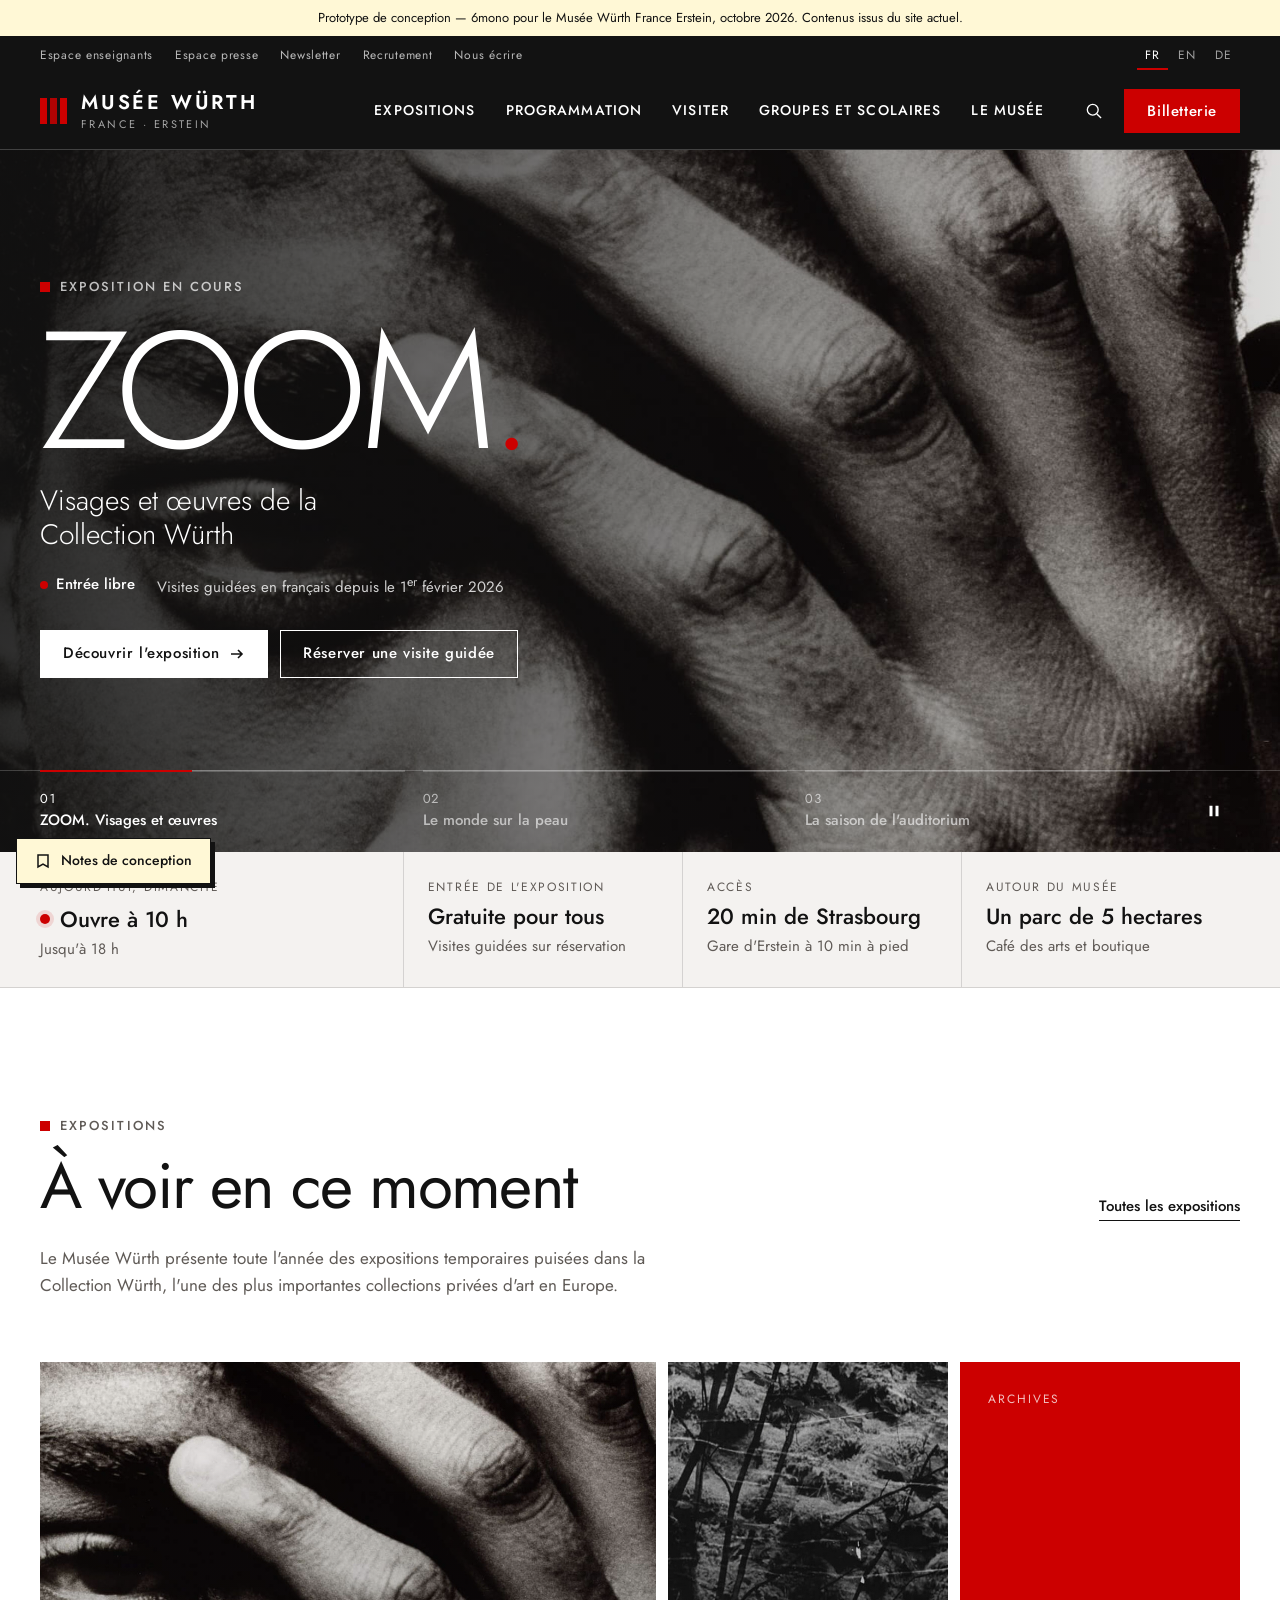
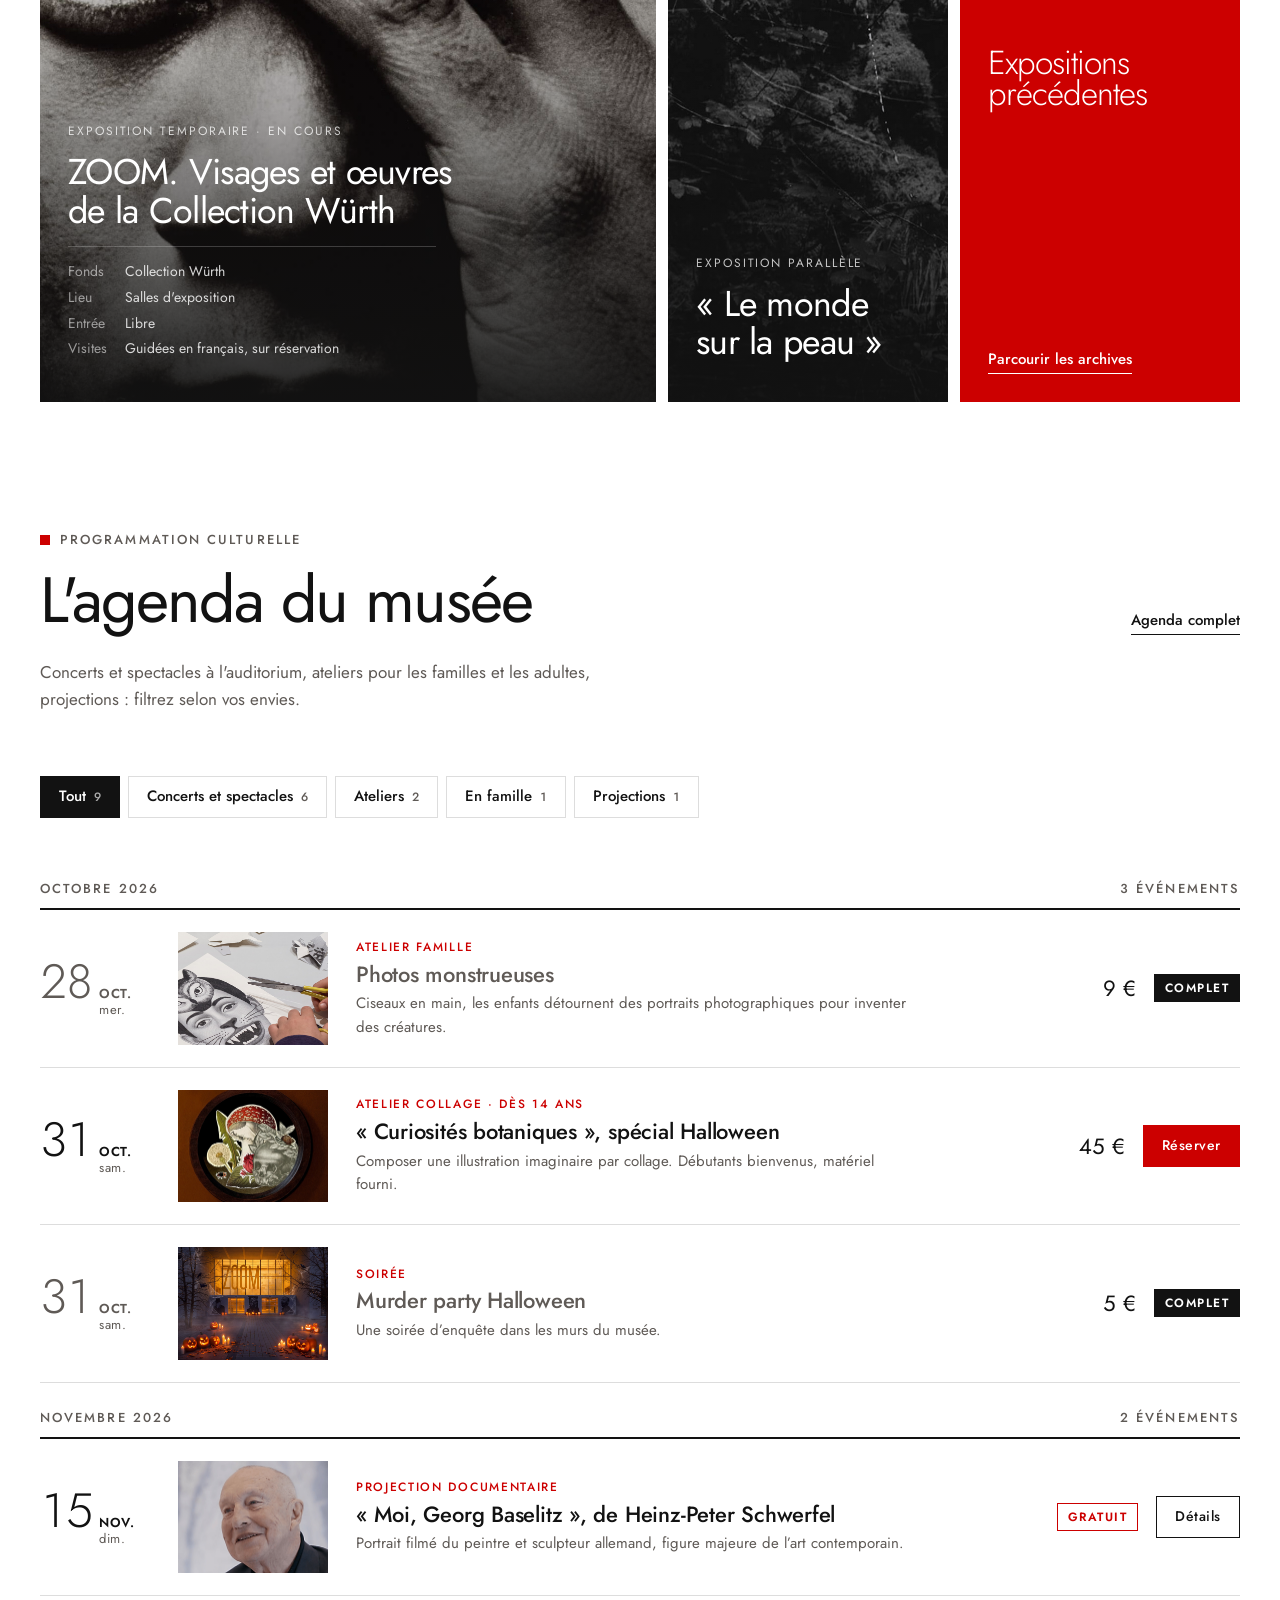
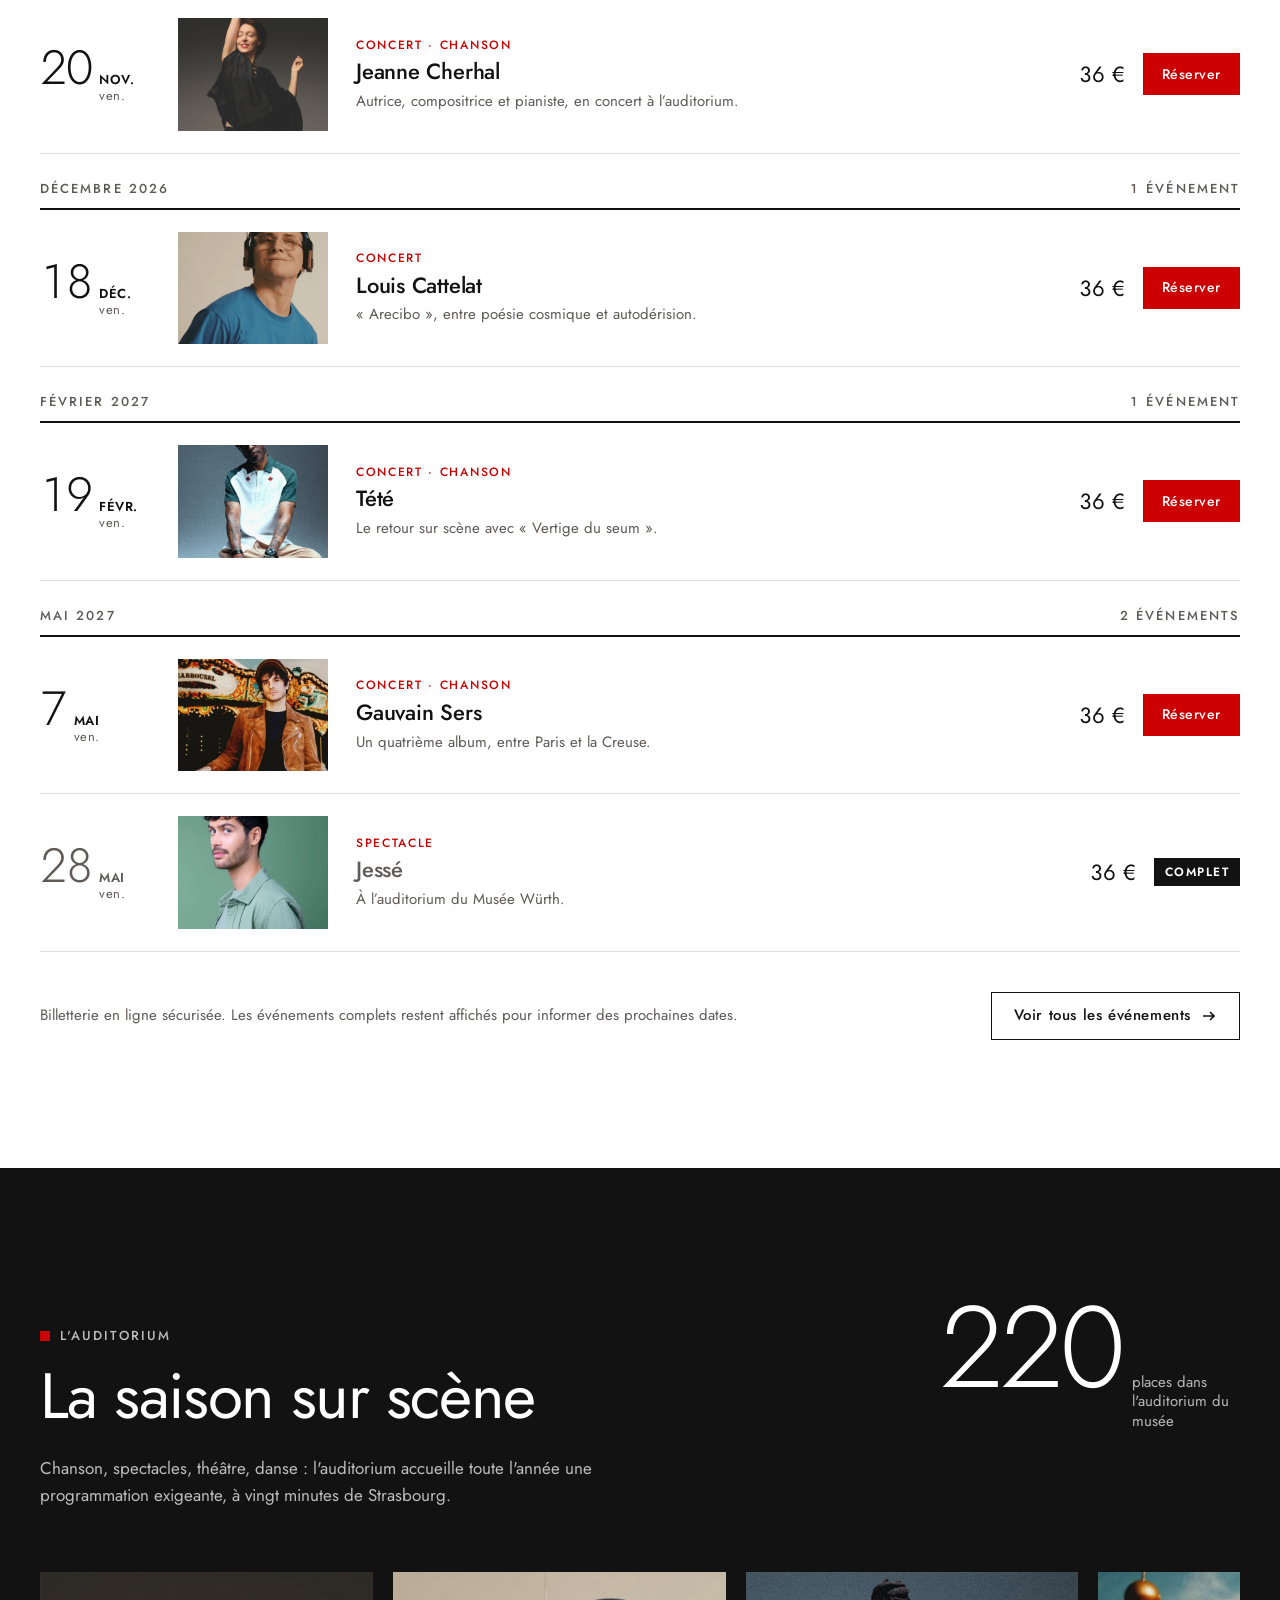
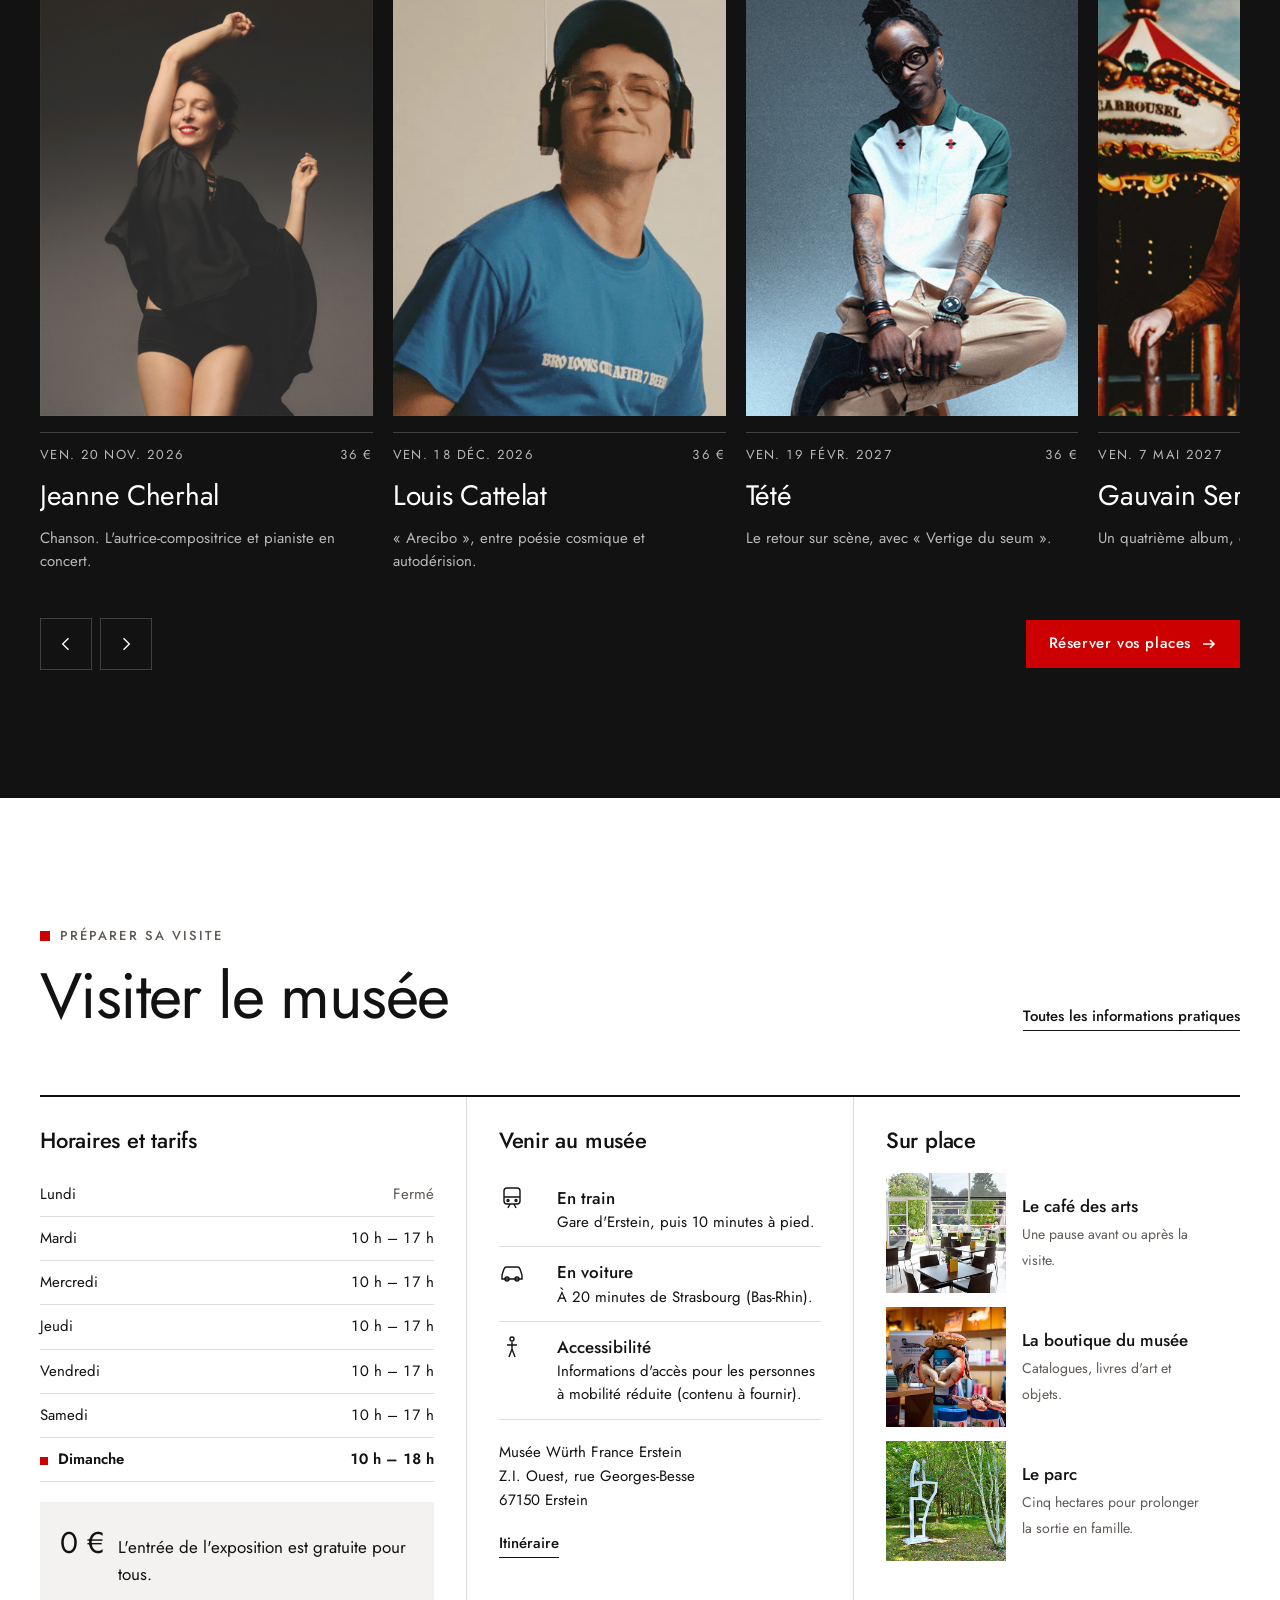
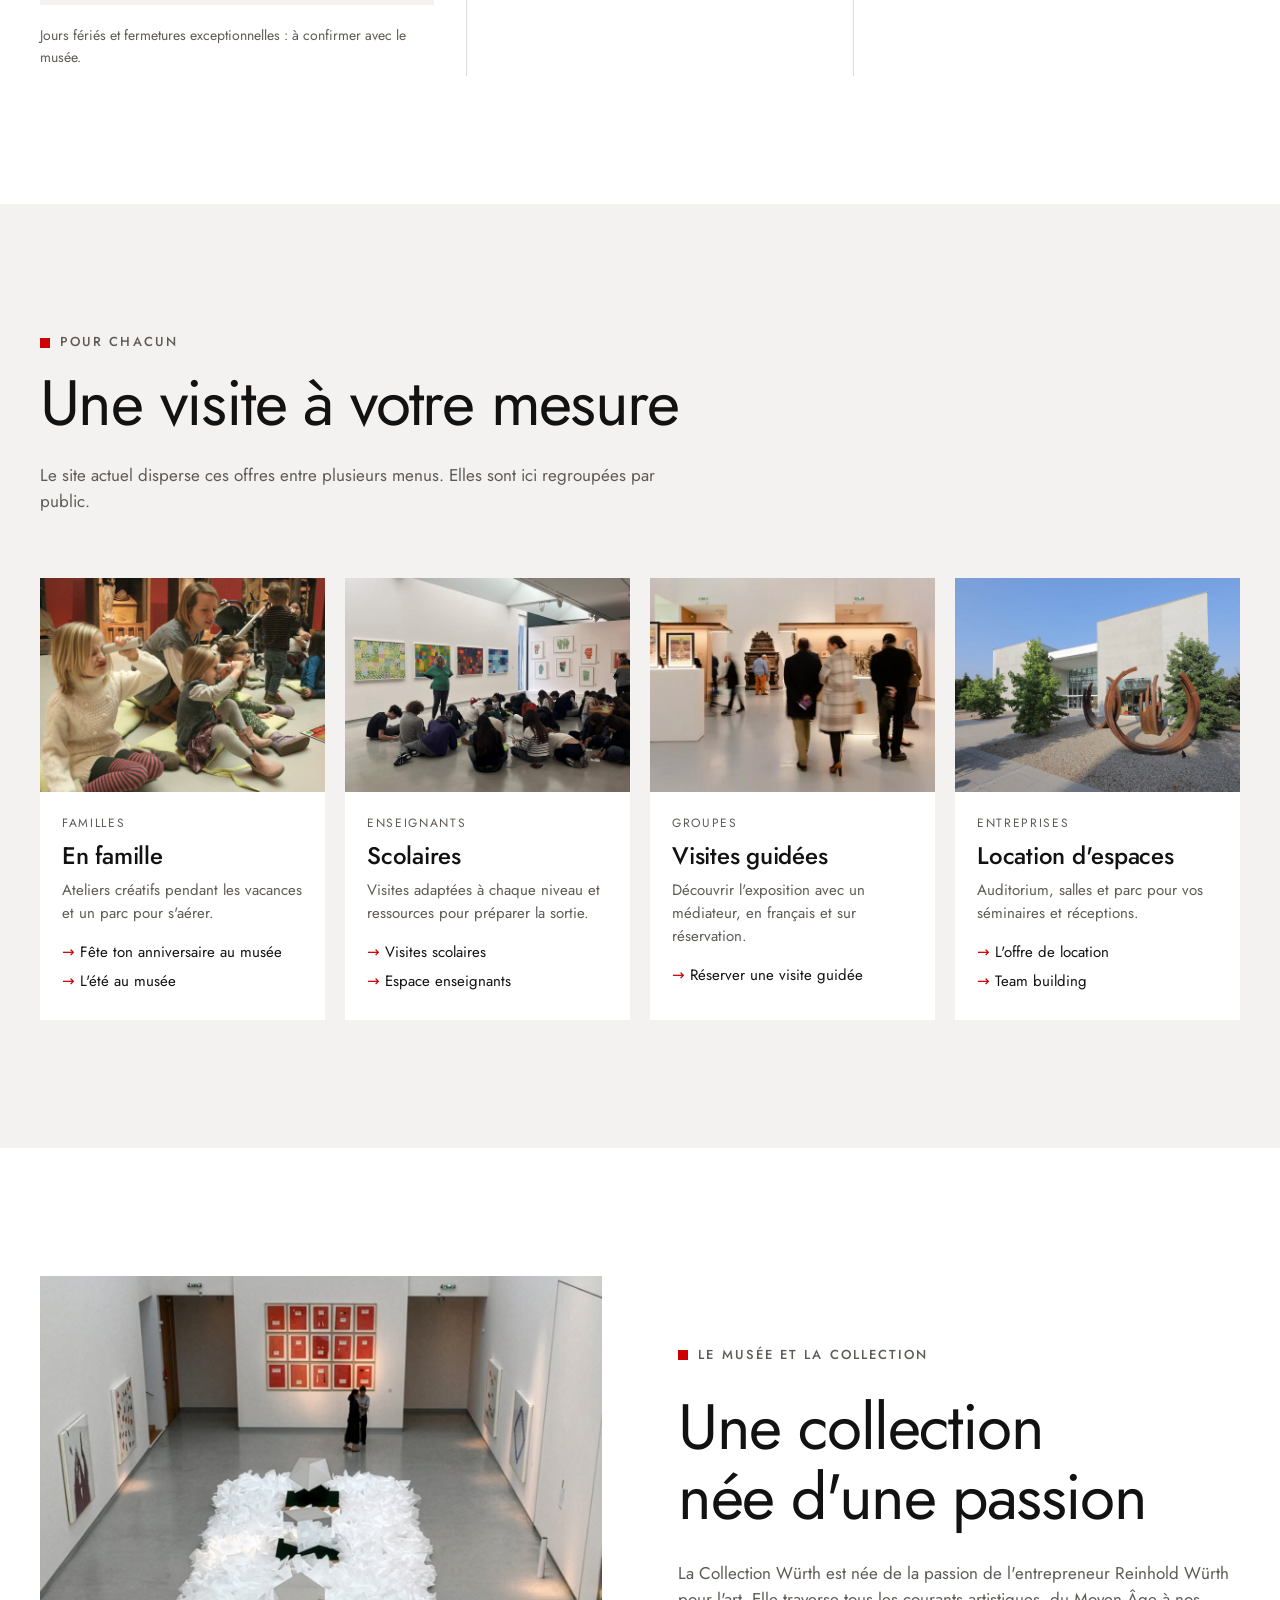
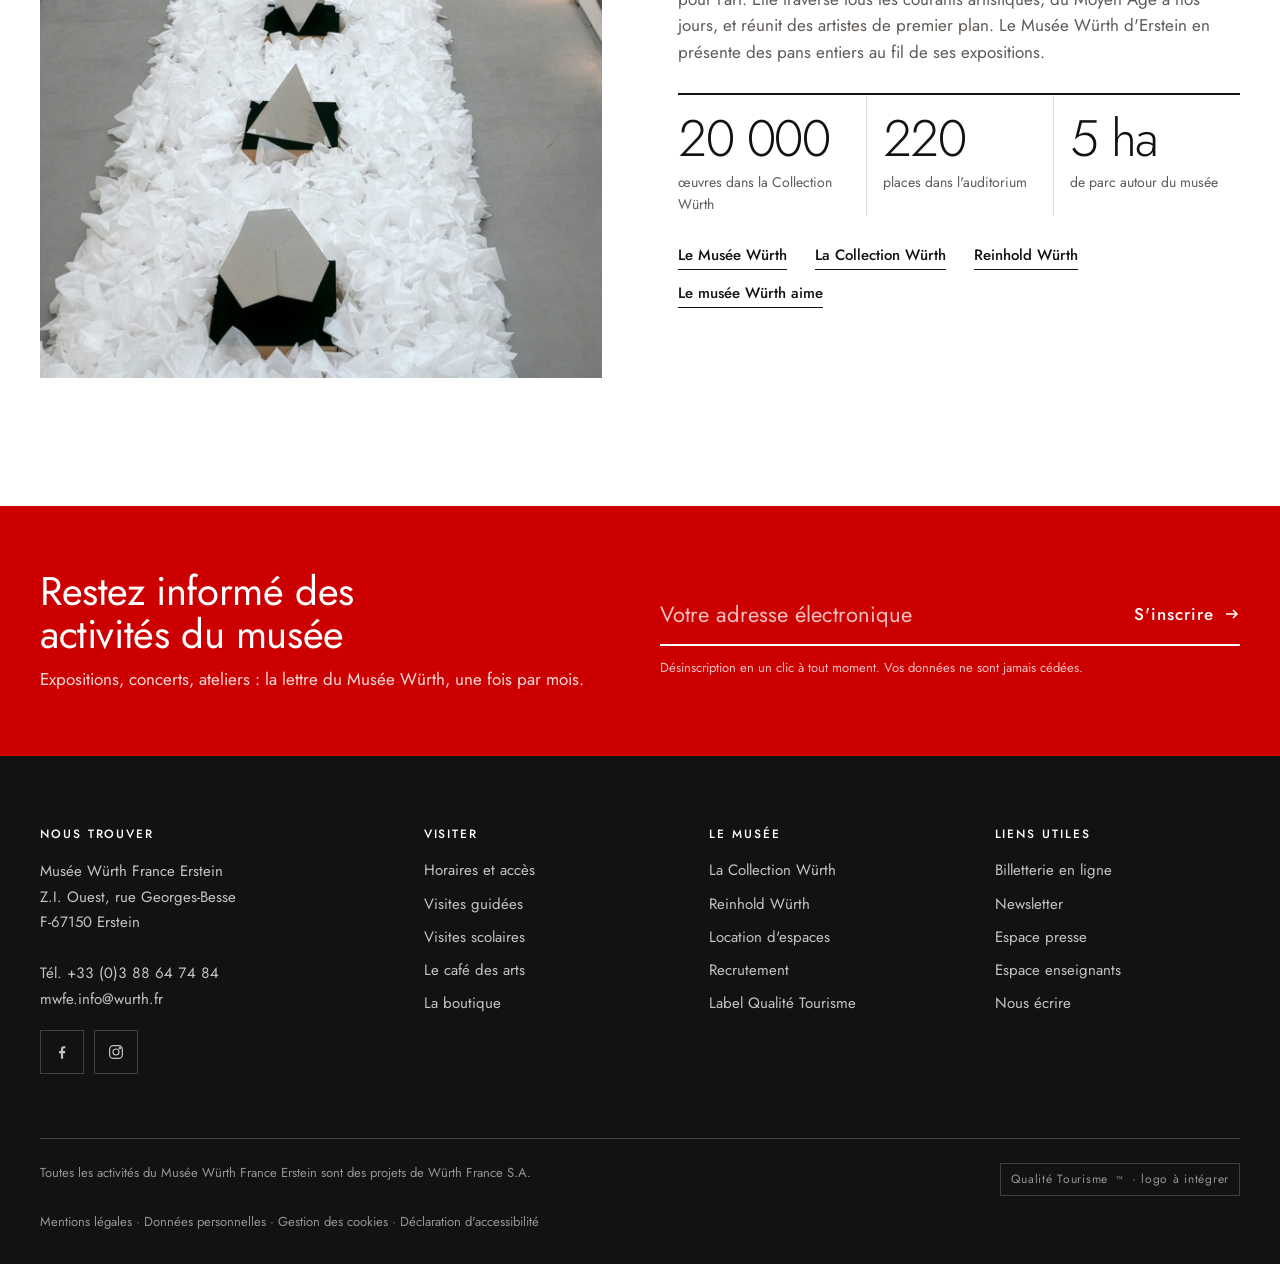
==== commit 7f552a6c: "Update index.html" ====
--- a/index.html
+++ b/index.html
@@ -368,7 +368,7 @@
 </head>
 <body>
 
-<p class="proto-flag">Prototype de conception — 6mono pour le Musée Würth France Erstein, octobre 2026. Contenus issus du site actuel, visuels à remplacer.</p>
+<p class="proto-flag">Prototype de conception — 6mono pour le Musée Würth France Erstein, octobre 2026. Contenus issus du site actuel.</p>
 
 <!-- ============ EN-TÊTE ============ -->
 <div class="util">
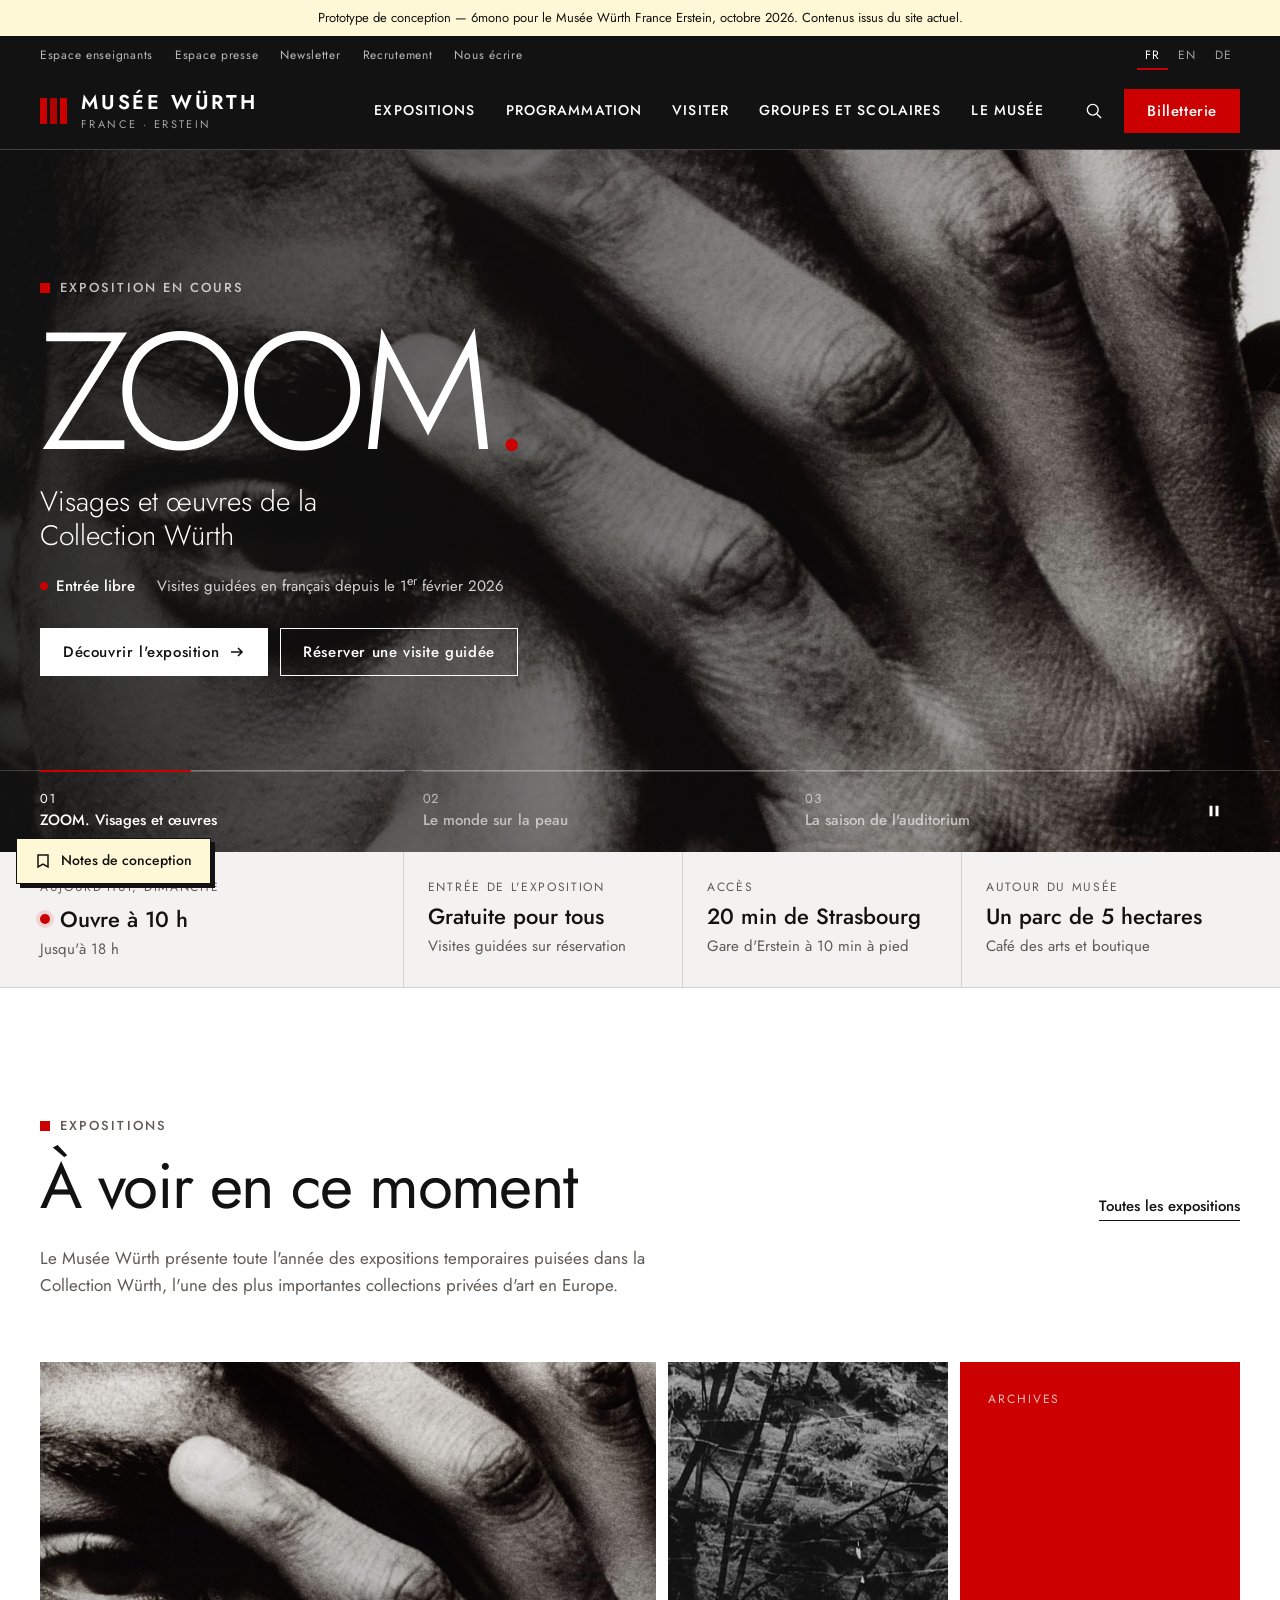
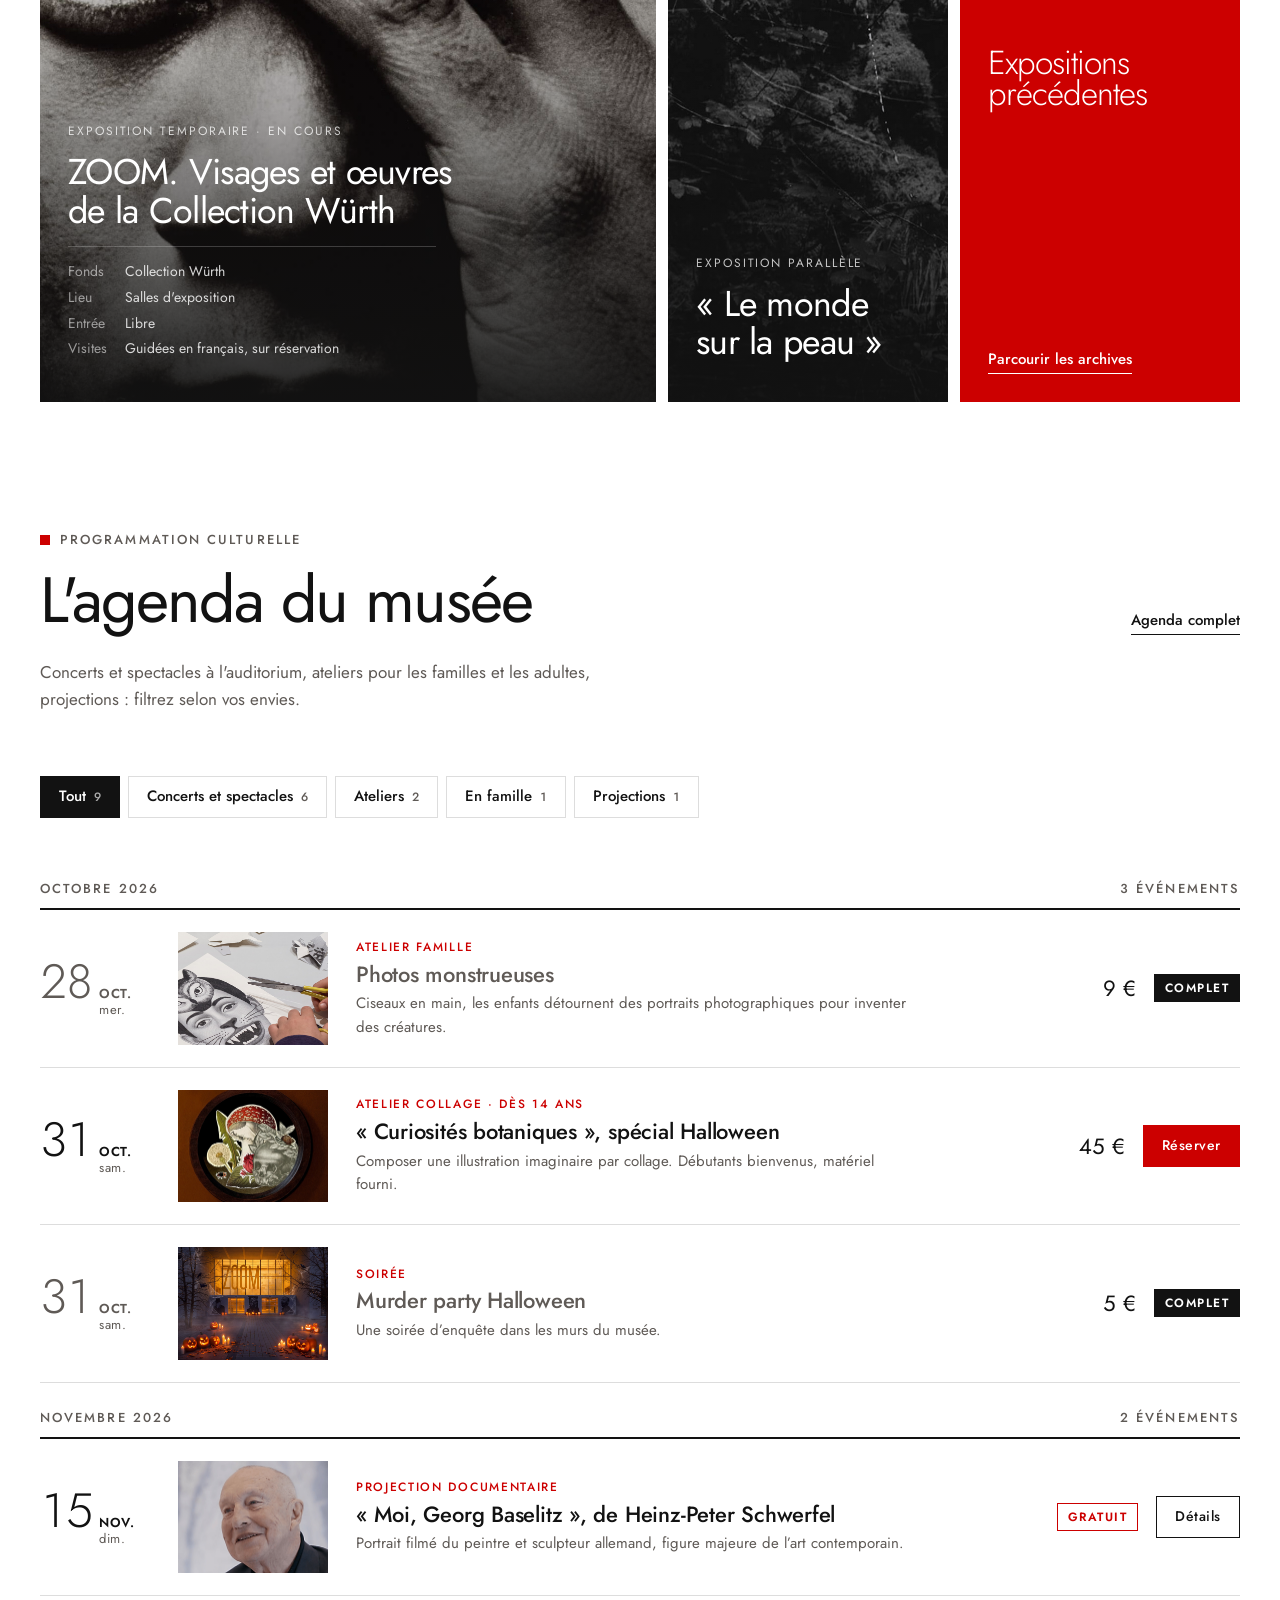
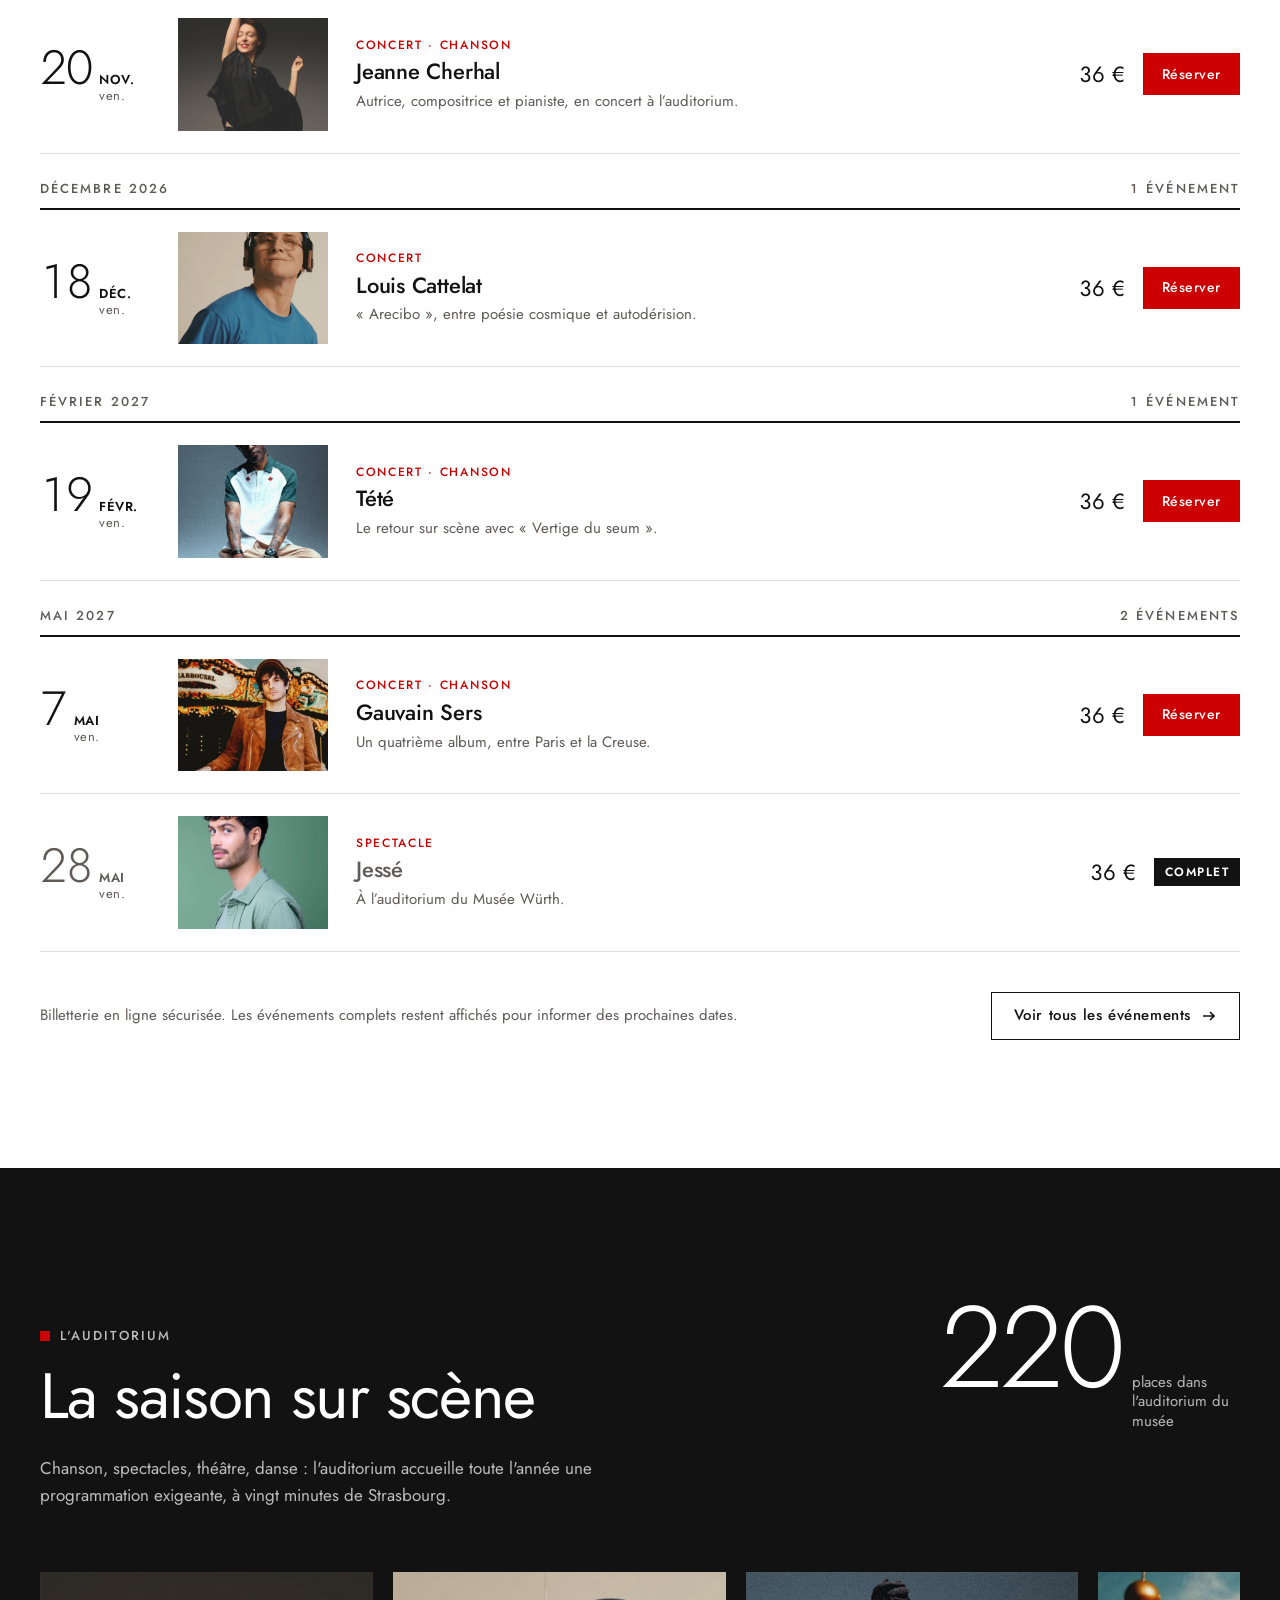
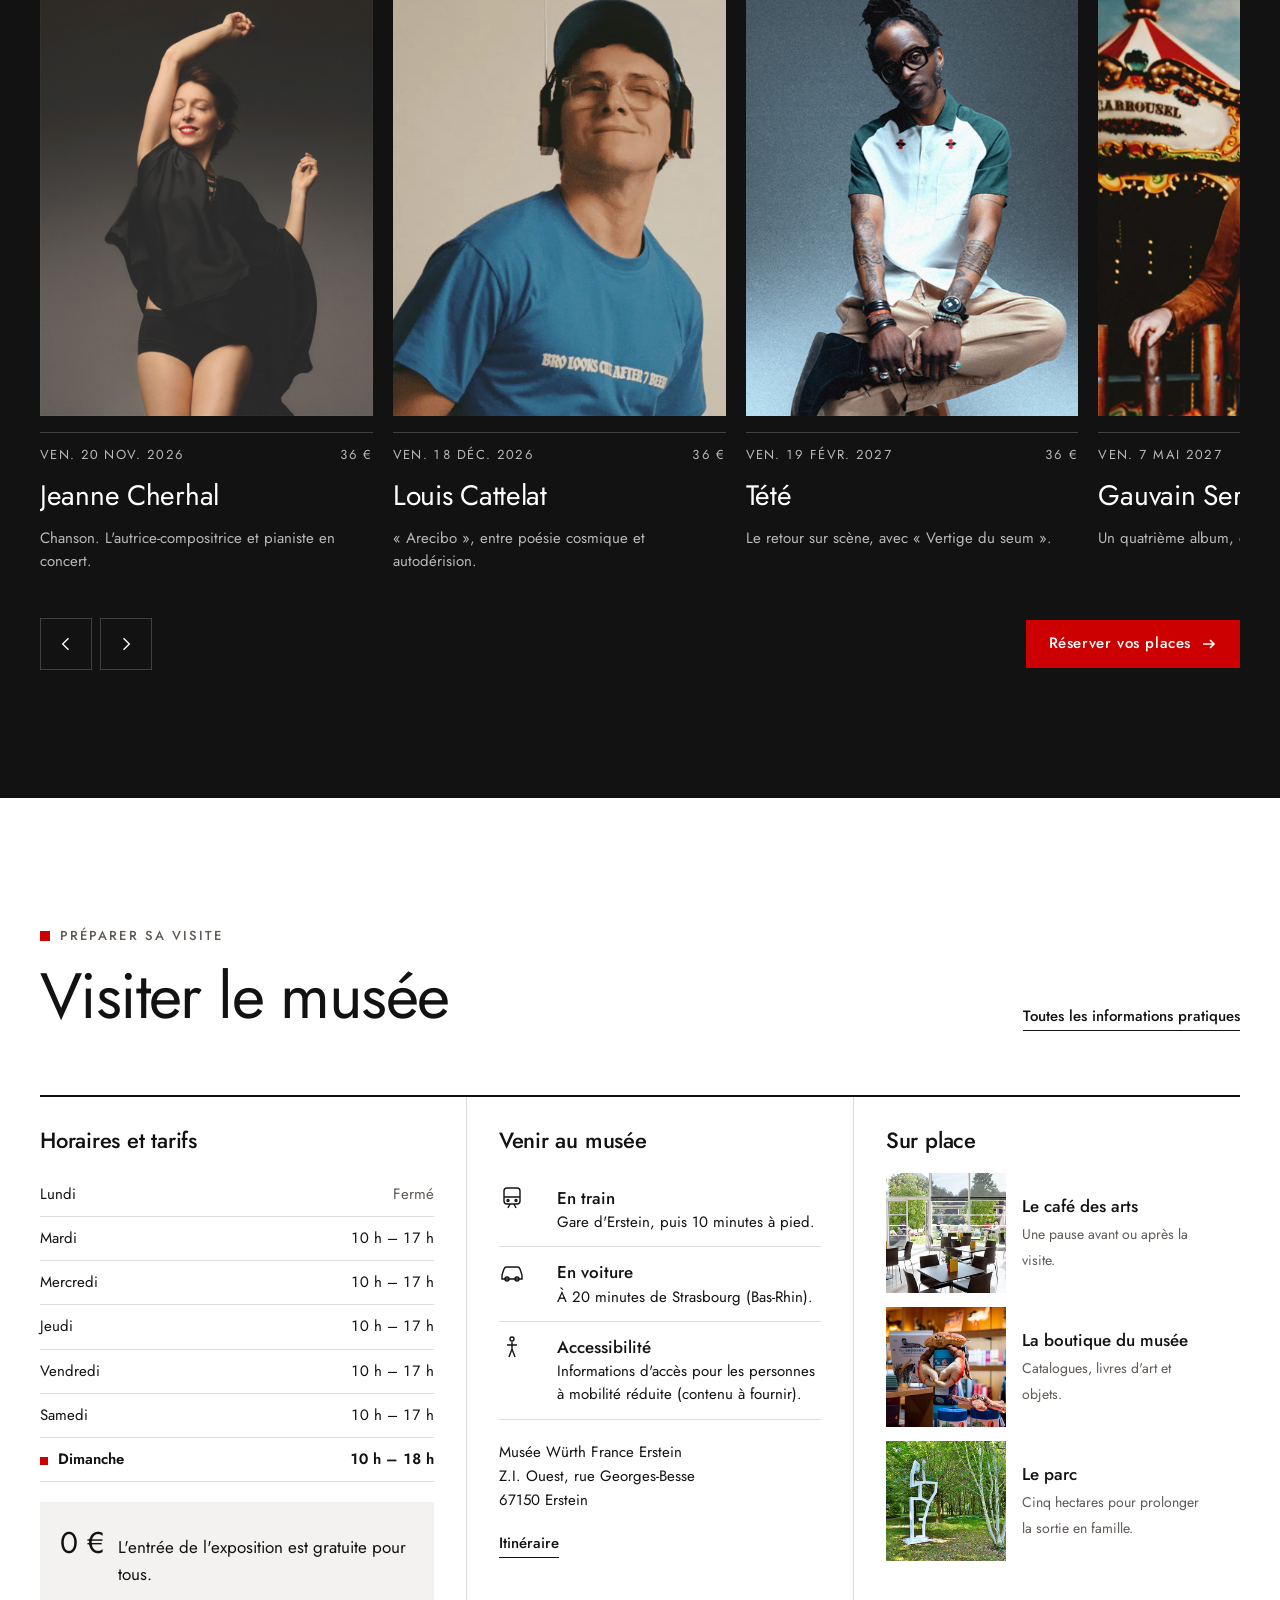
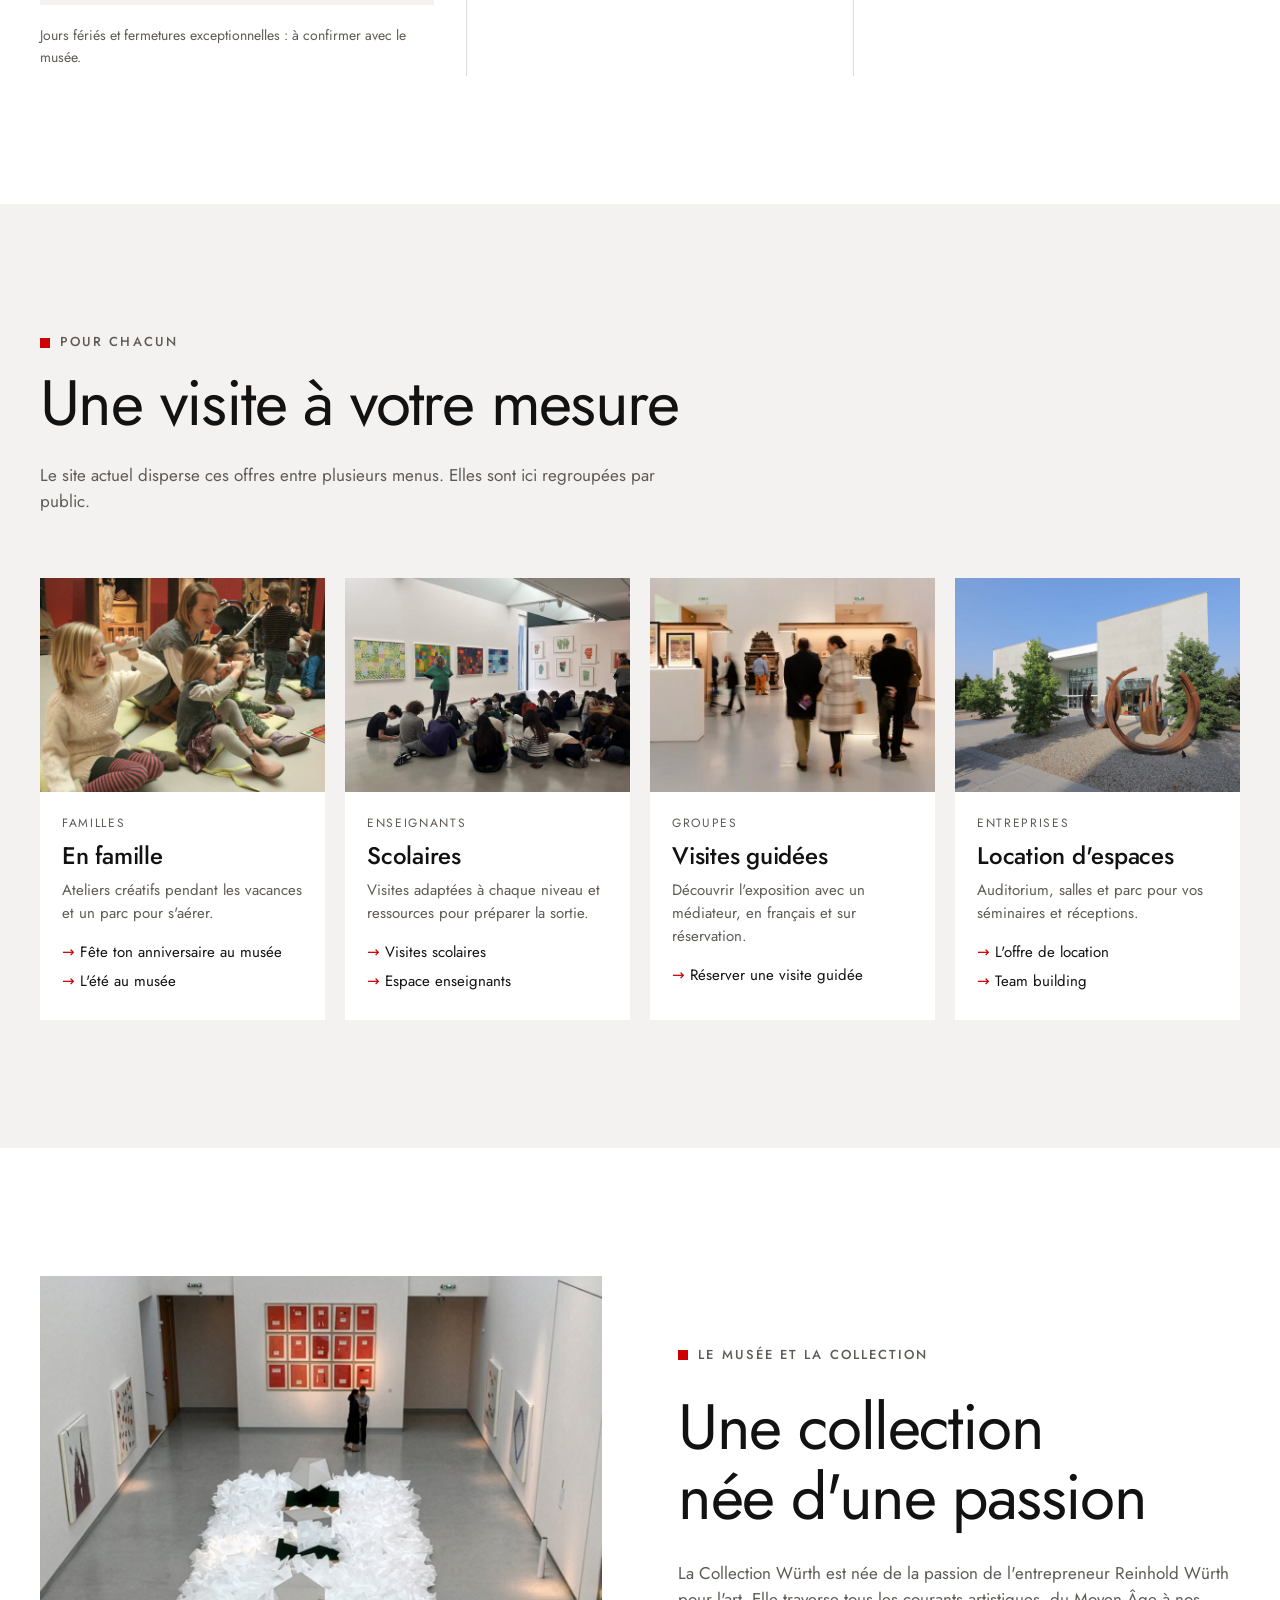
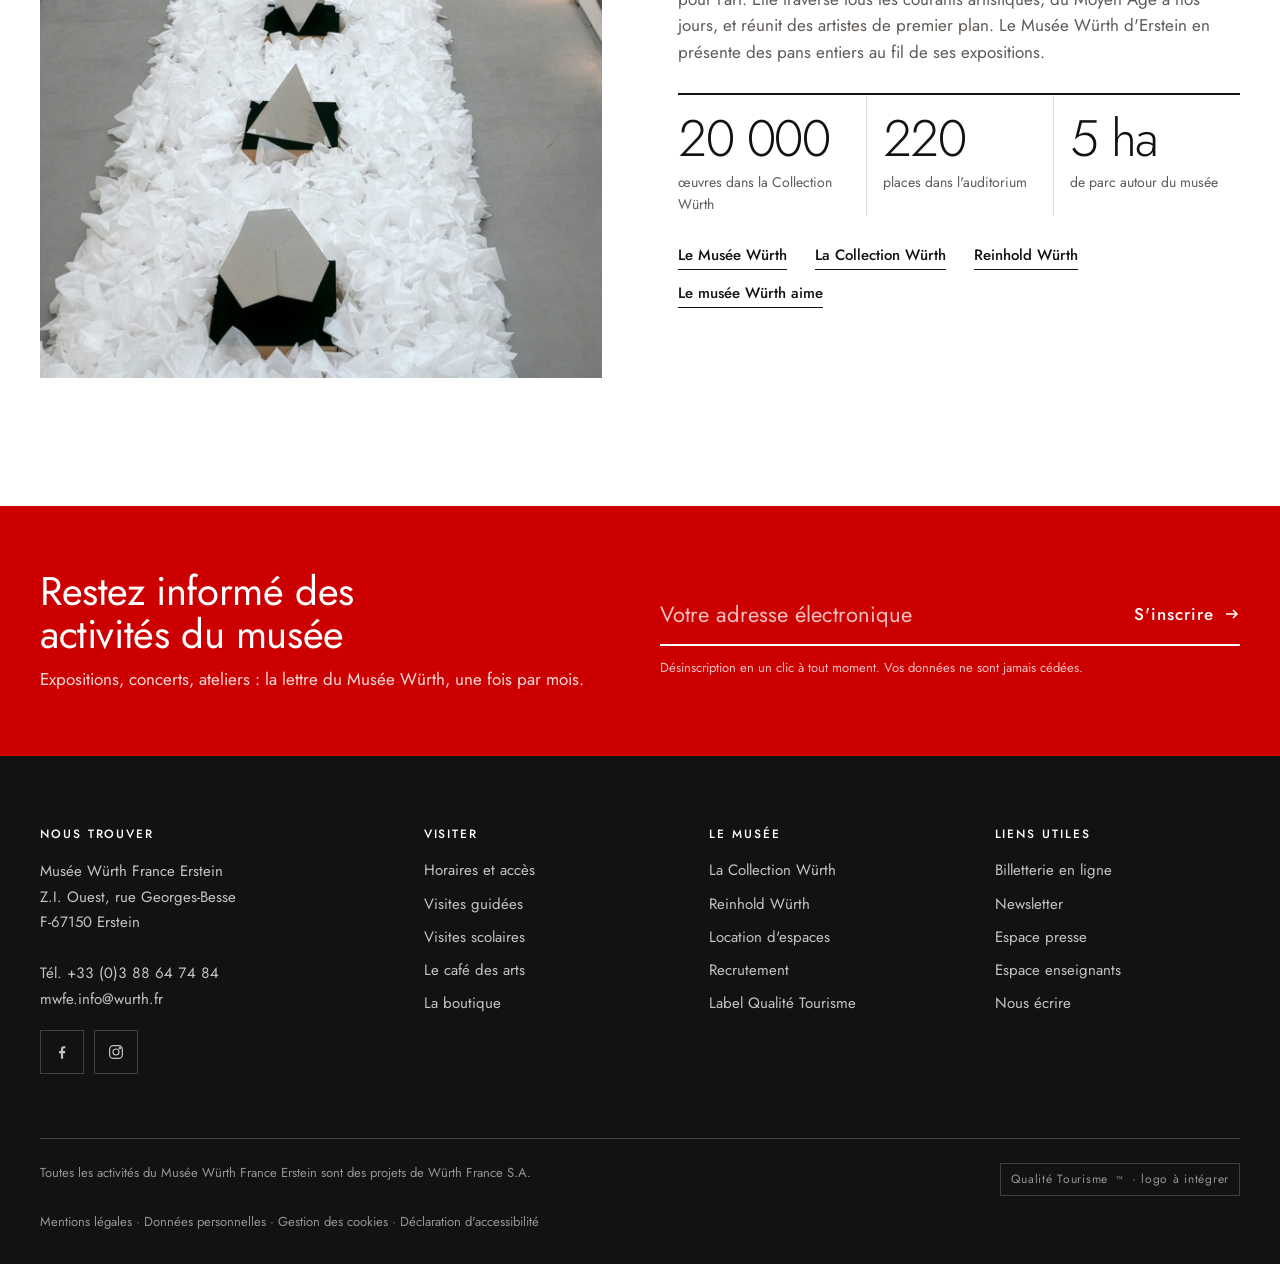
==== commit 69967fd2: "Version 2 : fiches exposition et événement" ====
--- a/index.html
+++ b/index.html
@@ -9,364 +9,9 @@
 <link rel="preconnect" href="https://fonts.googleapis.com">
 <link rel="preconnect" href="https://fonts.gstatic.com" crossorigin>
 <link rel="stylesheet" href="https://fonts.googleapis.com/css2?family=Jost:ital,wght@0,300;0,400;0,500;0,600;0,700;1,300;1,400&display=swap">
-<style>
-/* Concept : « le cartel ». Chaque bloc se lit comme le cartel d'une œuvre —
-   titre, nature, lieu, conditions — sur un fond de galerie blanc ; le noir structure, le rouge Würth ne signale que l'action et l'actualité. */
-:root{
-  --ink:#121212;        /* noir Würth, légèrement adouci */
-  --paper:#FFFFFF;      /* mur de galerie */
-  --stone:#F4F2F0;      /* gris chaud des cimaises */
-  --stone-2:#E6E2DE;
-  --mute:#5F5A56;       /* texte secondaire, contraste AA sur blanc */
-  --red:#CC0000;        /* rouge Würth (valeur à confirmer avec la charte) */
-  --red-dark:#A80000;
-  --line:rgba(18,18,18,.14);
-  --line-inv:rgba(255,255,255,.2);
-  --f:"Jost","Futura","Century Gothic","Avenir Next",system-ui,sans-serif;
-  --s-xs:13px; --s-sm:15px; --s-md:17px; --s-lg:22px; --s-xl:clamp(28px,3.2vw,40px); --s-2xl:clamp(36px,5vw,64px);
-  --hdr:76px;
-  color-scheme:light;
-}
-*{box-sizing:border-box}
-[hidden]{display:none!important}
-html{scroll-behavior:smooth;scroll-padding-top:calc(var(--hdr) + 12px)}
-@media (prefers-reduced-motion:reduce){html{scroll-behavior:auto}*,*::before,*::after{animation:none!important;transition:none!important}}
-body{margin:0;background:var(--paper);color:var(--ink);font-family:var(--f);font-size:var(--s-md);line-height:1.55;font-weight:400;-webkit-font-smoothing:antialiased;overflow-x:hidden}
-body::before{content:"";position:fixed;inset:0 0 auto;height:env(safe-area-inset-top,0px);z-index:10;background:var(--ink)}
-a{color:inherit}
-img{max-width:100%;display:block}
-h1,h2,h3,h4{margin:0;font-weight:500;line-height:1.08;text-wrap:balance;letter-spacing:-.01em}
-p{margin:0}
-ul,ol{margin:0;padding:0;list-style:none}
-button{font:inherit;color:inherit;cursor:pointer}
-:focus-visible{outline:2px solid var(--red);outline-offset:3px}
-.wrap{max-width:1380px;margin:0 auto;padding-left:max(16px,env(safe-area-inset-left,0px));padding-right:max(16px,env(safe-area-inset-right,0px))}
-@media (min-width:760px){.wrap{padding-left:max(40px,env(safe-area-inset-left,0px));padding-right:max(40px,env(safe-area-inset-right,0px))}}
-.sr{position:absolute;width:1px;height:1px;overflow:hidden;clip:rect(0 0 0 0);white-space:nowrap}
-.eyebrow{display:flex;align-items:center;gap:10px;font-size:var(--s-xs);font-weight:500;letter-spacing:.16em;text-transform:uppercase;color:var(--mute)}
-.eyebrow::before{content:"";width:10px;height:10px;background:var(--red);flex:none}
-.inv .eyebrow{color:rgba(255,255,255,.72)}
-.num{font-variant-numeric:tabular-nums}
-
-/* Boutons */
-.btn{display:inline-flex;align-items:center;gap:10px;height:48px;padding:0 22px;border:1px solid currentColor;background:transparent;font-size:var(--s-sm);font-weight:500;letter-spacing:.04em;text-decoration:none;transition:background .2s,color .2s,border-color .2s;white-space:nowrap}
-.btn svg{width:16px;height:16px;transition:transform .2s}
-.btn:hover svg{transform:translateX(3px)}
-.btn--red{background:var(--red);border-color:var(--red);color:#fff}
-.btn--red:hover{background:var(--red-dark);border-color:var(--red-dark)}
-.btn--light{background:#fff;border-color:#fff;color:var(--ink)}
-.btn--light:hover{background:var(--stone-2);border-color:var(--stone-2)}
-.btn--ghost:hover{background:var(--ink);color:#fff;border-color:var(--ink)}
-.inv .btn--ghost:hover{background:#fff;color:var(--ink);border-color:#fff}
-.link{display:inline-flex;align-items:center;gap:8px;font-size:var(--s-sm);font-weight:500;text-decoration:none;border-bottom:1px solid currentColor;padding-bottom:2px}
-.link:hover{color:var(--red)}
-
-/* Visuels de substitution : remplacés automatiquement si le fichier existe dans /assets */
-.ph{position:relative;overflow:hidden;background-color:var(--stone-2);background-image:repeating-linear-gradient(135deg,rgba(18,18,18,.07) 0 1px,transparent 1px 14px);background-size:cover;background-position:center}
-.ph.dark{background-color:#232221;background-image:repeating-linear-gradient(135deg,rgba(255,255,255,.06) 0 1px,transparent 1px 14px)}
-.ph::after{content:"Visuel · " attr(data-label);position:absolute;right:12px;top:12px;max-width:calc(100% - 24px);font-size:11px;font-weight:500;letter-spacing:.08em;text-transform:uppercase;color:var(--mute);background:rgba(255,255,255,.9);padding:5px 9px;line-height:1.3}
-.ph.dark::after{color:rgba(255,255,255,.7);background:rgba(0,0,0,.55)}
-.ph.loaded{background-image:none}
-.ph.loaded::after{display:none}
-.ph > img.fill{position:absolute;inset:0;width:100%;height:100%;object-fit:cover}
-
-/* ---------- En-tête ---------- */
-.util{background:var(--ink);color:rgba(255,255,255,.7);font-size:12px;letter-spacing:.06em}
-.util .wrap{display:flex;justify-content:space-between;align-items:center;height:36px;gap:16px}
-.util ul{display:flex;gap:22px}
-.util a{text-decoration:none}
-.util a:hover{color:#fff}
-.langs{display:flex;gap:2px}
-.langs button{background:none;border:0;padding:6px 8px;font-size:12px;letter-spacing:.1em;color:rgba(255,255,255,.6)}
-.langs button[aria-pressed="true"]{color:#fff;box-shadow:inset 0 -2px 0 var(--red)}
-.hdr{position:sticky;top:env(safe-area-inset-top,0px);z-index:60;background:var(--ink);color:#fff;border-bottom:1px solid var(--line-inv);transition:height .25s}
-.hdr .wrap{display:flex;align-items:center;gap:28px;height:var(--hdr)}
-.brand{display:flex;align-items:center;gap:14px;text-decoration:none;flex:none}
-.brand-mark{display:grid;grid-template-columns:repeat(3,7px);gap:3px}
-.brand-mark i{display:block;height:26px;background:var(--red)}
-.brand-mark i:nth-child(2){height:26px;opacity:.85}
-.brand-txt{display:flex;flex-direction:column;line-height:1}
-.brand-txt b{font-size:20px;font-weight:600;letter-spacing:.14em}
-.brand-txt span{font-size:11px;letter-spacing:.22em;text-transform:uppercase;color:rgba(255,255,255,.62);margin-top:6px}
-.nav{display:flex;gap:30px;margin-left:auto;font-size:14px;font-weight:500;letter-spacing:.08em;text-transform:uppercase}
-.nav a{text-decoration:none;position:relative;padding:8px 0}
-.nav a::after{content:"";position:absolute;left:0;right:0;bottom:0;height:2px;background:var(--red);transform:scaleX(0);transform-origin:left;transition:transform .25s}
-.nav a:hover::after,.nav a.on::after{transform:scaleX(1)}
-.hdr-tools{display:flex;align-items:center;gap:8px}
-.icon-btn{width:44px;height:44px;display:grid;place-items:center;background:none;border:0;color:inherit}
-.icon-btn svg{width:20px;height:20px}
-.hdr .btn{height:44px}
-.burger{display:none}
-@media (max-width:1180px){.nav{gap:20px;font-size:13px}}
-@media (max-width:1040px){.nav,.hdr .btn--red span.long{display:none}.burger{display:grid}.hdr-tools{margin-left:auto}}
-@media (max-width:640px){.util ul{display:none}.util .wrap{justify-content:flex-end}.hdr .wrap{gap:10px}.brand{gap:10px}.brand-mark{grid-template-columns:repeat(3,5px);gap:2px}.brand-mark i{height:22px}.brand-txt b{font-size:15px;letter-spacing:.1em}.brand-txt span{font-size:10px;letter-spacing:.16em}.hdr-tools{gap:2px}.icon-btn{width:40px}.hdr .btn{padding:0 12px;height:40px;font-size:14px}}
-
-/* Menu mobile */
-.drawer{position:fixed;inset:0;z-index:80;background:var(--ink);color:#fff;padding:calc(env(safe-area-inset-top,0px) + 20px) max(16px,env(safe-area-inset-right,0px)) calc(env(safe-area-inset-bottom,0px) + 24px) max(16px,env(safe-area-inset-left,0px));display:flex;flex-direction:column;gap:28px;overflow:auto}
-.drawer-top{display:flex;justify-content:space-between;align-items:center}
-.drawer nav{display:flex;flex-direction:column}
-.drawer nav a{font-size:30px;font-weight:400;text-decoration:none;padding:12px 0;border-bottom:1px solid var(--line-inv)}
-
-/* Recherche */
-.search{position:fixed;inset:0;z-index:90;background:rgba(18,18,18,.96);color:#fff;display:flex;flex-direction:column;align-items:center;padding:calc(env(safe-area-inset-top,0px) + 14vh) max(16px,env(safe-area-inset-right,0px)) 40px max(16px,env(safe-area-inset-left,0px))}
-.search form{width:min(820px,100%)}
-.search label{font-size:var(--s-xs);letter-spacing:.16em;text-transform:uppercase;color:rgba(255,255,255,.6)}
-.search input{width:100%;margin-top:14px;background:none;border:0;border-bottom:2px solid #fff;color:#fff;font:300 clamp(28px,5vw,52px)/1.2 var(--f);padding:8px 0}
-.search input:focus{outline:none;border-color:var(--red)}
-.search .sugg{display:flex;flex-wrap:wrap;gap:10px;margin-top:26px}
-.search .sugg a{border:1px solid var(--line-inv);padding:8px 14px;font-size:var(--s-sm);text-decoration:none}
-.search .sugg a:hover{border-color:#fff}
-.search .close{position:absolute;top:calc(env(safe-area-inset-top,0px) + 16px);right:max(16px,env(safe-area-inset-right,0px))}
-
-/* ---------- Hero ---------- */
-.hero{position:relative;background:var(--ink);color:#fff;overflow:hidden}
-.slides{position:relative;min-height:clamp(560px,78vh,820px)}
-.slide{position:absolute;inset:0;opacity:0;visibility:hidden;transition:opacity .9s ease,visibility 0s .9s}
-.slide.on{opacity:1;visibility:visible;transition:opacity .9s ease}
-.slide .ph{position:absolute;inset:0}
-.slide .ph::after{top:auto;bottom:96px;right:max(16px,env(safe-area-inset-right,0px))}
-.slide::before{content:"";position:absolute;inset:0;z-index:1;background:linear-gradient(90deg,rgba(18,18,18,.88) 0%,rgba(18,18,18,.55) 45%,rgba(18,18,18,.1) 100%)}
-.slide-body{position:relative;z-index:2;height:100%;display:flex;flex-direction:column;justify-content:center;gap:22px;padding-block:72px 120px}
-.slide h1,.slide h2{font-size:clamp(64px,13vw,196px);font-weight:300;letter-spacing:-.045em;line-height:.86}
-.slide h1 em,.slide h2 em{font-style:normal;color:var(--red)}
-.slide .sub{font-size:clamp(20px,2.2vw,30px);font-weight:300;max-width:22ch;line-height:1.2}
-.slide .meta{display:flex;flex-wrap:wrap;gap:8px 22px;font-size:var(--s-sm);color:rgba(255,255,255,.8)}
-.slide .meta span{display:inline-block}
-.slide .meta .free{color:#fff;font-weight:500}
-.slide .meta .free::before{content:"";display:inline-block;vertical-align:middle;margin:-2px 8px 0 0;width:8px;height:8px;border-radius:50%;background:var(--red)}
-.slide .ctas{display:flex;flex-wrap:wrap;gap:12px;margin-top:8px}
-.slide.on .stag{animation:rise .9s cubic-bezier(.2,.7,.2,1) both}
-.slide.on .stag:nth-child(2){animation-delay:.08s}.slide.on .stag:nth-child(3){animation-delay:.16s}.slide.on .stag:nth-child(4){animation-delay:.24s}.slide.on .stag:nth-child(5){animation-delay:.32s}
-.slide.on h1.stag,.slide.on h2.stag{animation-name:zoomout}
-@keyframes rise{from{transform:translateY(18px);opacity:.001}to{transform:none;opacity:1}}
-@keyframes zoomout{from{transform:scale(1.08);transform-origin:left bottom;opacity:.001}to{transform:none;opacity:1}}
-.hero-ctrl{position:absolute;z-index:3;left:0;right:0;bottom:0;border-top:1px solid var(--line-inv)}
-.hero-ctrl .wrap{display:grid;grid-template-columns:repeat(3,1fr) auto;align-items:stretch}
-.hero-tab{position:relative;background:none;border:0;color:rgba(255,255,255,.6);text-align:left;padding:18px 18px 20px 0;font-size:13px;letter-spacing:.06em;min-width:0}
-.hero-tab b{display:block;font-weight:500;font-size:var(--s-sm);letter-spacing:0;color:inherit;white-space:nowrap;overflow:hidden;text-overflow:ellipsis}
-.hero-tab::before{content:"";position:absolute;top:-1px;left:0;right:18px;height:2px;background:var(--line-inv)}
-.hero-tab i{position:absolute;top:-1px;left:0;height:2px;width:0;background:var(--red)}
-.hero-tab[aria-selected="true"]{color:#fff}
-.hero-pause{background:none;border:0;color:#fff;width:52px;display:grid;place-items:center}
-.hero-pause svg{width:18px;height:18px}
-@media (max-width:700px){.hero-tab b{display:none}.hero-ctrl .wrap{grid-template-columns:repeat(3,1fr) auto}.slide .ph::after{bottom:76px}.slide-body{padding-block:56px 110px}}
-
-/* ---------- Bandeau « aujourd'hui » ---------- */
-.today{background:var(--stone);border-bottom:1px solid var(--line)}
-.today .wrap{display:grid;grid-template-columns:1.3fr repeat(3,1fr);gap:0}
-.today-item{padding:26px 24px 26px 0;display:flex;flex-direction:column;gap:6px;min-width:0}
-.today-item + .today-item{padding-left:24px;border-left:1px solid var(--line)}
-.today-item small{font-size:12px;letter-spacing:.14em;text-transform:uppercase;color:var(--mute)}
-.today-item strong{font-size:var(--s-lg);font-weight:500;line-height:1.2}
-.status{display:inline-flex;align-items:center;gap:10px}
-.status::before{content:"";width:10px;height:10px;border-radius:50%;background:#1F8A4C;box-shadow:0 0 0 4px rgba(31,138,76,.15)}
-.status.closed::before{background:var(--red);box-shadow:0 0 0 4px rgba(204,0,0,.12)}
-.today-item p{font-size:var(--s-sm);color:var(--mute)}
-@media (max-width:900px){.today .wrap{grid-template-columns:1fr 1fr}.today-item:nth-child(3){padding-left:0;border-left:0}.today-item:nth-child(n+3){border-top:1px solid var(--line)}}
-@media (max-width:520px){.today .wrap{grid-template-columns:1fr}.today-item + .today-item{padding-left:0;border-left:0;border-top:1px solid var(--line)}}
-
-/* ---------- Sections ---------- */
-section{position:relative}
-.sec{padding-block:clamp(72px,10vw,140px)}
-.sec-head{display:grid;grid-template-columns:1fr auto;align-items:end;gap:24px 40px;margin-bottom:clamp(36px,5vw,64px)}
-.sec-head h2{font-size:var(--s-2xl);font-weight:400;margin-top:16px;letter-spacing:-.025em}
-.sec-head .lead{grid-column:1/-1;max-width:62ch;color:var(--mute);font-size:var(--s-md)}
-@media (max-width:700px){.sec-head{grid-template-columns:1fr}}
-
-/* Expositions : panneaux extensibles */
-.expo-panels{display:flex;gap:12px;height:clamp(520px,58vw,640px)}
-.panel{position:relative;flex:1;min-width:0;display:flex;flex-direction:column;justify-content:flex-end;text-decoration:none;color:#fff;transition:flex-grow .6s cubic-bezier(.2,.7,.2,1);overflow:hidden;background:var(--ink)}
-.panel.main{flex:2.2}
-.panel .ph{position:absolute;inset:0;transition:transform 1.2s cubic-bezier(.2,.7,.2,1)}
-.panel::before{content:"";position:absolute;inset:0;z-index:1;background:linear-gradient(0deg,rgba(18,18,18,.92) 0%,rgba(18,18,18,.25) 55%,rgba(18,18,18,0) 100%)}
-.panel-body{position:relative;z-index:2;padding:28px;display:flex;flex-direction:column;gap:12px}
-.panel h3{font-size:clamp(26px,2.8vw,42px);font-weight:400;letter-spacing:-.02em}
-.panel .kicker{font-size:12px;letter-spacing:.16em;text-transform:uppercase;color:rgba(255,255,255,.75)}
-.cartel{display:grid;grid-template-columns:auto 1fr;gap:4px 18px;font-size:14px;color:rgba(255,255,255,.82);border-top:1px solid var(--line-inv);padding-top:14px;margin-top:4px;max-width:46ch}
-.cartel dt{color:rgba(255,255,255,.55)}
-.cartel dd{margin:0}
-.panel .more{max-height:0;opacity:0;overflow:hidden;transition:max-height .5s,opacity .4s}
-.panel.main .more{max-height:200px;opacity:1}
-@media (hover:hover) and (min-width:901px){
-  .expo-panels:hover .panel{flex:1}
-  .expo-panels:hover .panel:hover{flex:2.4}
-  .expo-panels:hover .panel.main:not(:hover) .more{max-height:0;opacity:0}
-  .panel:hover .more{max-height:200px;opacity:1}
-  .panel:hover .ph{transform:scale(1.04)}
-}
-.panel.past{background:var(--red)}
-.panel.past::before{display:none}
-.panel.past .panel-body{height:100%;justify-content:space-between}
-.panel.past .big{font-size:clamp(30px,2.6vw,44px);overflow-wrap:break-word;font-weight:300;line-height:.95;letter-spacing:-.03em}
-@media (max-width:900px){.expo-panels{flex-direction:column;height:auto}.panel{min-height:380px}.panel.past{min-height:220px}.panel .more{max-height:none;opacity:1}}
-
-/* Programmation */
-.prog{background:var(--paper)}
-.filters{display:flex;flex-wrap:wrap;gap:8px;margin-bottom:36px}
-.chip{display:inline-flex;align-items:center;gap:8px;height:42px;padding:0 18px;border:1px solid var(--line);background:var(--paper);font-size:var(--s-sm);font-weight:500;transition:.2s}
-.chip span{font-size:12px;color:var(--mute);font-variant-numeric:tabular-nums}
-.chip:hover{border-color:var(--ink)}
-.chip[aria-pressed="true"]{background:var(--ink);border-color:var(--ink);color:#fff}
-.chip[aria-pressed="true"] span{color:rgba(255,255,255,.65)}
-.month{font-size:13px;letter-spacing:.16em;text-transform:uppercase;color:var(--mute);padding:28px 0 12px;border-bottom:2px solid var(--ink);display:flex;justify-content:space-between}
-.ev{display:grid;grid-template-columns:110px 150px 1fr auto;gap:28px;align-items:center;padding:22px 0;border-bottom:1px solid var(--line);transition:background .2s}
-.ev:hover{background:linear-gradient(90deg,var(--stone),transparent 70%)}
-.ev-date{display:flex;align-items:baseline;gap:8px;font-variant-numeric:tabular-nums}
-.ev-date .d{font-size:48px;font-weight:300;line-height:1;letter-spacing:-.03em}
-.ev-date .mw{display:flex;flex-direction:column;font-size:13px;line-height:1.25;letter-spacing:.04em}
-.ev-date .mw b{font-weight:600;text-transform:uppercase}
-.ev-date .mw span{color:var(--mute)}
-.ev .ph{aspect-ratio:4/3;max-width:100%}
-.ev .ph::after{content:"";display:none}
-.ev-body{min-width:0;display:flex;flex-direction:column;gap:6px}
-.ev-cat{font-size:12px;letter-spacing:.14em;text-transform:uppercase;color:var(--red);font-weight:500}
-.ev h3{font-size:var(--s-lg);font-weight:500}
-.ev-txt{font-size:var(--s-sm);color:var(--mute);max-width:62ch}
-.ev-side{display:flex;align-items:center;gap:18px;justify-content:flex-end}
-.price{font-size:var(--s-lg);font-weight:400;font-variant-numeric:tabular-nums;white-space:nowrap}
-.tag{display:inline-flex;align-items:center;height:28px;padding:0 10px;font-size:12px;letter-spacing:.12em;text-transform:uppercase;font-weight:600;border:1px solid var(--ink)}
-.tag.full{background:var(--ink);color:#fff}
-.tag.free{border-color:var(--red);color:var(--red)}
-.btn-sm{height:42px;padding:0 18px;font-size:14px}
-.ev.is-full h3,.ev.is-full .ev-date{color:var(--mute)}
-@media (max-width:980px){.ev{grid-template-columns:96px 1fr;gap:10px 20px}.ev .ph{display:none}.ev-side{grid-column:2;justify-content:flex-start}.ev-date .d{font-size:40px}}
-@media (max-width:520px){.ev{grid-template-columns:1fr}.ev-side{grid-column:1}}
-.prog-foot{display:flex;flex-wrap:wrap;justify-content:space-between;align-items:center;gap:20px;margin-top:40px}
-.prog-foot p{color:var(--mute);font-size:var(--s-sm)}
-.empty{padding:40px 0;color:var(--mute)}
-
-/* Auditorium */
-.audi{background:var(--ink);color:#fff;overflow:hidden}
-.audi .sec-head .lead{color:rgba(255,255,255,.72)}
-.audi-figure{display:flex;align-items:baseline;gap:12px}
-.audi-figure b{font-size:clamp(72px,9vw,128px);font-weight:300;line-height:.9;letter-spacing:-.04em;font-variant-numeric:tabular-nums}
-.audi-figure span{font-size:var(--s-sm);color:rgba(255,255,255,.7);max-width:12ch;line-height:1.3}
-.rail{display:grid;grid-auto-flow:column;grid-auto-columns:clamp(260px,26vw,360px);gap:20px;overflow-x:auto;scroll-snap-type:x mandatory;scrollbar-width:none;padding-bottom:4px}
-.rail::-webkit-scrollbar{display:none}
-.show{scroll-snap-align:start;display:flex;flex-direction:column;gap:16px;text-decoration:none;color:#fff;min-width:0}
-.show .ph{aspect-ratio:3/4;max-width:100%}
-.show .ph::after{right:10px;top:10px}
-.show-date{display:flex;justify-content:space-between;font-size:13px;letter-spacing:.1em;text-transform:uppercase;color:rgba(255,255,255,.7);border-top:1px solid var(--line-inv);padding-top:12px}
-.show h3{font-size:clamp(24px,2.2vw,32px);font-weight:400;letter-spacing:-.01em}
-.show p{font-size:var(--s-sm);color:rgba(255,255,255,.7)}
-.show .full{color:#fff;background:var(--red);padding:2px 8px;font-weight:600;letter-spacing:.12em}
-.show:hover h3{text-decoration:underline;text-decoration-thickness:1px;text-underline-offset:6px}
-.rail-ctrl{display:flex;gap:8px}
-.rail-ctrl button{width:52px;height:52px;border:1px solid var(--line-inv);background:none;color:#fff;display:grid;place-items:center}
-.rail-ctrl button:hover{border-color:#fff}
-.rail-ctrl svg{width:20px;height:20px}
-
-/* Visiter */
-.visit-grid{display:grid;grid-template-columns:1.1fr 1fr 1fr;gap:0;border-top:2px solid var(--ink)}
-.visit-col{padding:32px 32px 8px 0;display:flex;flex-direction:column;gap:20px;min-width:0}
-.visit-col + .visit-col{padding-left:32px;border-left:1px solid var(--line)}
-.visit-col h3{font-size:var(--s-lg);font-weight:500}
-.hours{width:100%;border-collapse:collapse;font-size:var(--s-sm);font-variant-numeric:tabular-nums}
-.hours th{text-align:left;font-weight:400;padding:10px 0;border-bottom:1px solid var(--line)}
-.hours td{text-align:right;padding:10px 0;border-bottom:1px solid var(--line)}
-.hours tr.is-today th,.hours tr.is-today td{font-weight:600}
-.hours tr.is-today th::before{content:"";display:inline-block;width:8px;height:8px;background:var(--red);margin-right:10px;vertical-align:middle}
-.hours tr.off td{color:var(--mute)}
-.fine{font-size:14px;color:var(--mute)}
-.price-box{display:flex;align-items:baseline;gap:14px;padding:18px 20px;background:var(--stone)}
-.price-box b{font-size:30px;font-weight:400}
-.access li{display:grid;grid-template-columns:44px 1fr;gap:14px;padding:12px 0;border-bottom:1px solid var(--line);font-size:var(--s-sm)}
-.access svg{width:26px;height:26px}
-.access strong{display:block;font-weight:500;font-size:var(--s-md)}
-.address{font-style:normal;font-size:var(--s-sm);line-height:1.6}
-.onsite{display:grid;gap:14px}
-.onsite a{display:grid;grid-template-columns:120px 1fr;gap:16px;align-items:center;text-decoration:none}
-.onsite .ph{aspect-ratio:1;max-width:100%}
-.onsite .ph::after{display:none}
-.onsite strong{display:block;font-weight:500}
-.onsite span{font-size:14px;color:var(--mute)}
-.onsite a:hover strong{color:var(--red)}
-@media (max-width:1000px){.visit-grid{grid-template-columns:1fr}.visit-col + .visit-col{padding-left:0;border-left:0;border-top:1px solid var(--line)}.visit-col{padding-right:0}}
-
-/* Publics */
-.publics{background:var(--stone)}
-.pub-grid{display:grid;grid-template-columns:repeat(4,1fr);gap:20px}
-.pub{display:flex;flex-direction:column;background:var(--paper);text-decoration:none;min-width:0;transition:transform .3s}
-.pub .ph{aspect-ratio:4/3;max-width:100%}
-.pub-body{padding:22px 22px 26px;display:flex;flex-direction:column;gap:10px;flex:1}
-.pub small{font-size:12px;letter-spacing:.14em;text-transform:uppercase;color:var(--mute)}
-.pub h3{font-size:24px;font-weight:500}
-.pub p{font-size:var(--s-sm);color:var(--mute)}
-.pub ul{display:flex;flex-direction:column;gap:6px;margin-top:6px;font-size:var(--s-sm)}
-.pub ul li::before{content:"→ ";color:var(--red)}
-.pub:hover{transform:translateY(-4px)}
-.pub:hover h3{color:var(--red)}
-@media (max-width:1100px){.pub-grid{grid-template-columns:repeat(2,1fr)}}
-@media (max-width:560px){.pub-grid{grid-template-columns:1fr}}
-
-/* Collection */
-.coll-grid{display:grid;grid-template-columns:1fr 1fr;gap:clamp(32px,6vw,96px);align-items:center}
-.coll-grid .ph{aspect-ratio:4/5;max-width:100%}
-.coll-text{display:flex;flex-direction:column;gap:28px;min-width:0}
-.coll-text h2{font-size:var(--s-2xl);font-weight:400;letter-spacing:-.025em}
-.coll-text > p{max-width:56ch;color:var(--mute)}
-.figures{display:grid;grid-template-columns:repeat(3,1fr);border-top:2px solid var(--ink)}
-.figures div{padding:18px 16px 0 0;min-width:0}
-.figures div + div{padding-left:16px;border-left:1px solid var(--line)}
-.figures b{display:block;font-size:clamp(34px,4vw,54px);font-weight:300;letter-spacing:-.03em;line-height:1;font-variant-numeric:tabular-nums}
-.figures span{font-size:14px;color:var(--mute);display:block;margin-top:8px}
-.coll-links{display:flex;flex-wrap:wrap;gap:12px 28px}
-@media (max-width:900px){.coll-grid{grid-template-columns:1fr}.coll-grid .ph{aspect-ratio:16/10}}
-@media (max-width:480px){.figures{grid-template-columns:1fr}.figures div + div{padding-left:0;border-left:0;border-top:1px solid var(--line);padding-top:14px;margin-top:14px}}
-
-/* Newsletter */
-.news{background:var(--red);color:#fff}
-.news .wrap{display:grid;grid-template-columns:1fr 1fr;gap:40px;align-items:center;padding-block:64px}
-.news .wrap > div{min-width:0}
-.news h2{font-size:var(--s-xl);font-weight:400}
-.news p{color:rgba(255,255,255,.85);margin-top:10px}
-.news form{display:flex;gap:0;border-bottom:2px solid #fff}
-.news input{flex:1;min-width:0;background:none;border:0;color:#fff;font:400 var(--s-lg) var(--f);padding:14px 0}
-.news input::placeholder{color:rgba(255,255,255,.75)}
-.news input:focus{outline:none}
-.news button{background:none;border:0;color:#fff;font-weight:500;letter-spacing:.06em;padding:0 0 0 18px;display:flex;align-items:center;gap:10px}
-.news .ok{margin-top:12px;font-size:var(--s-sm)}
-.news .consent{font-size:13px;color:rgba(255,255,255,.75);margin-top:12px}
-@media (max-width:800px){.news .wrap{grid-template-columns:1fr}}
-
-/* Pied de page */
-.foot{background:var(--ink);color:rgba(255,255,255,.75);font-size:var(--s-sm)}
-.foot .wrap{padding-block:72px 32px}
-.foot-grid{display:grid;grid-template-columns:1.4fr 1fr 1fr 1fr;gap:40px}
-.foot h4{font-size:12px;letter-spacing:.16em;text-transform:uppercase;color:#fff;font-weight:500;margin-bottom:18px}
-.foot ul{display:flex;flex-direction:column;gap:10px}
-.foot a{text-decoration:none}
-.foot a:hover{color:#fff}
-.foot address{font-style:normal;line-height:1.7}
-.foot .social{display:flex;gap:10px;margin-top:18px}
-.foot .social a{width:44px;height:44px;border:1px solid var(--line-inv);display:grid;place-items:center}
-.foot .social a:hover{border-color:#fff}
-.foot .social svg{width:18px;height:18px}
-.foot-bottom{display:flex;flex-wrap:wrap;justify-content:space-between;gap:16px;margin-top:64px;padding-top:24px;border-top:1px solid var(--line-inv);font-size:13px;color:rgba(255,255,255,.55)}
-.label-qt{display:inline-flex;align-items:center;gap:8px;border:1px solid var(--line-inv);padding:6px 10px;font-size:12px;letter-spacing:.06em}
-@media (max-width:900px){.foot-grid{grid-template-columns:1fr 1fr}}
-@media (max-width:520px){.foot-grid{grid-template-columns:1fr}}
-
-/* Toast */
-.toast{position:fixed;left:50%;bottom:calc(env(safe-area-inset-bottom,0px) + 24px);transform:translate(-50%,20px);opacity:0;z-index:95;background:var(--ink);color:#fff;padding:14px 20px;font-size:var(--s-sm);max-width:calc(100% - 32px);transition:.3s;pointer-events:none;border-left:4px solid var(--red)}
-.toast.on{opacity:1;transform:translate(-50%,0)}
-
-/* ---------- Notes de conception (calque d'annotation pour la soutenance) ---------- */
-.note{display:none}
-body.notes .note{display:block;position:absolute;z-index:40;top:16px;right:max(16px,env(safe-area-inset-right,0px));width:min(360px,calc(100% - 32px));background:#FFF8D6;color:#121212;border:1px solid #121212;box-shadow:6px 6px 0 #121212;padding:16px 18px;font-size:14px;line-height:1.5}
-body.notes .note.up{top:auto;bottom:calc(100% + 12px)}
-body.notes .note.left{right:auto;left:max(16px,env(safe-area-inset-left,0px))}
-.note b{display:flex;align-items:center;gap:8px;font-size:12px;letter-spacing:.12em;text-transform:uppercase;margin-bottom:8px}
-.note b i{font-style:normal;display:grid;place-items:center;width:22px;height:22px;background:var(--red);color:#fff;font-size:12px;letter-spacing:0}
-.note p + p{margin-top:8px}
-.note .el{display:block;margin-top:10px;padding-top:10px;border-top:1px dashed rgba(18,18,18,.35);font-size:13px}
-body.notes .ph{outline:1px dashed rgba(204,0,0,.5);outline-offset:-1px}
-.notes-toggle{position:fixed;z-index:70;left:max(16px,env(safe-area-inset-left,0px));bottom:calc(env(safe-area-inset-bottom,0px) + 16px);display:flex;align-items:center;gap:10px;height:46px;padding:0 18px;background:#FFF8D6;color:#121212;border:1px solid #121212;box-shadow:4px 4px 0 #121212;font-size:14px;font-weight:500}
-.notes-toggle[aria-pressed="true"]{background:#121212;color:#FFF8D6}
-.proto-flag{background:#FFF8D6;color:#121212;font-size:13px;text-align:center;padding:8px 16px;border-bottom:1px solid #121212}
-</style>
+<link rel="stylesheet" href="style.css">
 </head>
-<body>
+<body class="page-home">
 
 <p class="proto-flag">Prototype de conception — 6mono pour le Musée Würth France Erstein, octobre 2026. Contenus issus du site actuel.</p>
 
@@ -452,8 +97,8 @@
         <p class="sub stag">Visages et œuvres de la Collection Würth</p>
         <p class="meta stag"><span class="free">Entrée libre</span><span>Visites guidées en français depuis le 1<sup>er</sup>&nbsp;février 2026</span></p>
         <div class="ctas stag">
-          <a class="btn btn--light" href="#expositions">Découvrir l'exposition <svg viewBox="0 0 16 16" fill="none" stroke="currentColor" stroke-width="1.6"><path d="M2 8h11M9 4l4 4-4 4"/></svg></a>
-          <a class="btn btn--ghost" href="#programmation">Réserver une visite guidée</a>
+          <a class="btn btn--light" href="exposition-zoom.html">Découvrir l'exposition <svg viewBox="0 0 16 16" fill="none" stroke="currentColor" stroke-width="1.6"><path d="M2 8h11M9 4l4 4-4 4"/></svg></a>
+          <a class="btn btn--ghost" href="exposition-zoom.html#visites">Réserver une visite guidée</a>
         </div>
       </div>
     </article>
@@ -515,7 +160,7 @@
       <p class="lead">Le Musée Würth présente toute l'année des expositions temporaires puisées dans la Collection Würth, l'une des plus importantes collections privées d'art en Europe.</p>
     </div>
     <div class="expo-panels">
-      <a class="panel main" href="#expositions">
+      <a class="panel main" href="exposition-zoom.html">
         <div class="ph dark" data-src="assets/expo-zoom.jpg" data-label="ZOOM — œuvre phare, 1600 × 1200 px"></div>
         <div class="panel-body">
           <span class="kicker">Exposition temporaire · en cours</span>
@@ -581,14 +226,14 @@
 
 <!-- ============ AUDITORIUM ============ -->
 <section class="sec audi inv" id="auditorium">
-  <div class="wrap">
+  <div class="wrap" data-rail>
     <div class="sec-head">
       <div><p class="eyebrow">L'auditorium</p><h2>La saison sur scène</h2></div>
       <div class="audi-figure"><b>220</b><span>places dans l'auditorium du musée</span></div>
       <p class="lead">Chanson, spectacles, théâtre, danse : l'auditorium accueille toute l'année une programmation exigeante, à vingt minutes de Strasbourg.</p>
     </div>
     <div class="rail" id="rail" tabindex="0" aria-label="Spectacles de la saison">
-      <a class="show" href="#programmation"><div class="ph dark" data-src="assets/show-cherhal.jpg" data-label="Portrait artiste 900 × 1200"></div><div class="show-date num"><span>Ven. 20 nov. 2026</span><span>36&nbsp;€</span></div><h3>Jeanne Cherhal</h3><p>Chanson. L'autrice-compositrice et pianiste en concert.</p></a>
+      <a class="show" href="evenement-jeanne-cherhal.html"><div class="ph dark" data-src="assets/show-cherhal.jpg" data-label="Portrait artiste 900 × 1200"></div><div class="show-date num"><span>Ven. 20 nov. 2026</span><span>36&nbsp;€</span></div><h3>Jeanne Cherhal</h3><p>Chanson. L'autrice-compositrice et pianiste en concert.</p></a>
       <a class="show" href="#programmation"><div class="ph dark" data-src="assets/show-cattelat.jpg" data-label="Portrait artiste 900 × 1200"></div><div class="show-date num"><span>Ven. 18 déc. 2026</span><span>36&nbsp;€</span></div><h3>Louis Cattelat</h3><p>« Arecibo », entre poésie cosmique et autodérision.</p></a>
       <a class="show" href="#programmation"><div class="ph dark" data-src="assets/show-tete.jpg" data-label="Portrait artiste 900 × 1200"></div><div class="show-date num"><span>Ven. 19 févr. 2027</span><span>36&nbsp;€</span></div><h3>Tété</h3><p>Le retour sur scène, avec « Vertige du seum ».</p></a>
       <a class="show" href="#programmation"><div class="ph dark" data-src="assets/show-sers.jpg" data-label="Portrait artiste 900 × 1200"></div><div class="show-date num"><span>Ven. 7 mai 2027</span><span>36&nbsp;€</span></div><h3>Gauvain Sers</h3><p>Un quatrième album, entre Paris et la Creuse.</p></a>
@@ -596,8 +241,8 @@
     </div>
     <div class="prog-foot">
       <div class="rail-ctrl">
-        <button type="button" id="railPrev" aria-label="Spectacles précédents"><svg viewBox="0 0 24 24" fill="none" stroke="currentColor" stroke-width="1.6"><path d="M15 5l-7 7 7 7"/></svg></button>
-        <button type="button" id="railNext" aria-label="Spectacles suivants"><svg viewBox="0 0 24 24" fill="none" stroke="currentColor" stroke-width="1.6"><path d="M9 5l7 7-7 7"/></svg></button>
+        <button type="button" data-rail-prev aria-label="Spectacles précédents"><svg viewBox="0 0 24 24" fill="none" stroke="currentColor" stroke-width="1.6"><path d="M15 5l-7 7 7 7"/></svg></button>
+        <button type="button" data-rail-next aria-label="Spectacles suivants"><svg viewBox="0 0 24 24" fill="none" stroke="currentColor" stroke-width="1.6"><path d="M9 5l7 7-7 7"/></svg></button>
       </div>
       <a class="btn btn--red" href="#programmation">Réserver vos places <svg viewBox="0 0 16 16" fill="none" stroke="currentColor" stroke-width="1.6"><path d="M2 8h11M9 4l4 4-4 4"/></svg></a>
     </div>
@@ -752,106 +397,6 @@
 </button>
 <div class="toast" id="toast" role="status"></div>
 
-<script>
-(function(){
-  const $ = (s,c=document)=>c.querySelector(s), $$ = (s,c=document)=>[...c.querySelectorAll(s)];
-  const reduce = matchMedia('(prefers-reduced-motion: reduce)').matches;
-  const toast = msg => { const t=$('#toast'); t.textContent=msg; t.classList.add('on'); clearTimeout(t._h); t._h=setTimeout(()=>t.classList.remove('on'),3200); };
-
-  /* Visuels : si le fichier existe dans /assets, il remplace le gabarit hachuré */
-  $$('[data-src]').forEach(el=>{ const i=new Image(); i.onload=()=>{ el.style.backgroundImage='url("'+el.dataset.src+'")'; el.classList.add('loaded'); }; i.src=el.dataset.src; });
-
-  /* Hero */
-  const slides=$$('.slide'), tabs=$$('.hero-tab'), DUR=7000;
-  let cur=0, t0=performance.now(), paused=reduce, raf;
-  function go(n){ slides[cur].classList.remove('on'); tabs[cur].setAttribute('aria-selected','false'); tabs[cur].querySelector('i').style.width='0';
-    cur=(n+slides.length)%slides.length; slides[cur].classList.add('on'); tabs[cur].setAttribute('aria-selected','true'); t0=performance.now(); }
-  function tick(now){ if(!paused){ const p=Math.min(1,(now-t0)/DUR); tabs[cur].querySelector('i').style.width=(p*100)+'%'; if(p>=1) go(cur+1);} else { t0=now-(parseFloat(tabs[cur].querySelector('i').style.width||0)/100)*DUR; } raf=requestAnimationFrame(tick); }
-  tabs.forEach((b,i)=>b.addEventListener('click',()=>go(i)));
-  const pb=$('#heroPause');
-  function setPause(v){ paused=v; pb.setAttribute('aria-label', v?'Reprendre le défilement':'Mettre en pause le défilement');
-    pb.innerHTML = v ? '<svg viewBox="0 0 24 24" fill="currentColor"><path d="M7 5l12 7-12 7z"/></svg>' : '<svg viewBox="0 0 24 24" fill="currentColor"><rect x="6" y="5" width="4" height="14"/><rect x="14" y="5" width="4" height="14"/></svg>'; }
-  pb.addEventListener('click',()=>setPause(!paused)); setPause(paused);
-  raf=requestAnimationFrame(tick);
-
-  /* Aujourd'hui (heure de Paris) */
-  const parts=new Intl.DateTimeFormat('fr-FR',{timeZone:'Europe/Paris',weekday:'long',hour:'numeric',minute:'numeric',hour12:false}).formatToParts(new Date());
-  const get=k=>(parts.find(p=>p.type===k)||{}).value;
-  const days=['dimanche','lundi','mardi','mercredi','jeudi','vendredi','samedi'];
-  const d=days.indexOf(get('weekday')), h=+get('hour')+(+get('minute'))/60;
-  const close = d===0?18:17, nbsp=' ';
-  const st=$('#todayStatus'), nx=$('#todayNext');
-  $('#todayLabel').textContent = "Aujourd'hui, "+(d>=0?days[d]:'');
-  if(d===1){ st.textContent='Fermé le lundi'; st.classList.add('closed'); nx.textContent='Réouverture demain à 10'+nbsp+'h'; }
-  else if(h<10){ st.textContent='Ouvre à 10'+nbsp+'h'; st.classList.add('closed'); nx.textContent="Jusqu'à "+close+nbsp+'h'; }
-  else if(h>=close){ st.textContent='Fermé pour aujourd’hui'; st.classList.add('closed'); nx.textContent = d===0?'Fermé demain lundi':'Réouverture demain à 10'+nbsp+'h'; }
-  else { st.textContent='Ouvert jusqu’à '+close+nbsp+'h'; nx.textContent='Fermé le lundi'; }
-  const row=$('#hoursBody tr[data-d="'+d+'"]'); if(row) row.classList.add('is-today');
-
-  /* Agenda */
-  const EV=[
-    {date:'2026-10-28',cat:['atelier','famille'],label:'Atelier famille',title:'Photos monstrueuses',txt:'Ciseaux en main, les enfants détournent des portraits photographiques pour inventer des créatures.',price:'9 €',full:true,img:'assets/ev-photos.jpg'},
-    {date:'2026-10-31',cat:['atelier'],label:'Atelier collage · dès 14 ans',title:'« Curiosités botaniques », spécial Halloween',txt:'Composer une illustration imaginaire par collage. Débutants bienvenus, matériel fourni.',price:'45 €',img:'assets/ev-collage.jpg'},
-    {date:'2026-10-31',cat:['scene'],label:'Soirée',title:'Murder party Halloween',txt:'Une soirée d’enquête dans les murs du musée.',price:'5 €',full:true,img:'assets/ev-murder.jpg'},
-    {date:'2026-11-15',cat:['projection'],label:'Projection documentaire',title:'« Moi, Georg Baselitz », de Heinz-Peter Schwerfel',txt:'Portrait filmé du peintre et sculpteur allemand, figure majeure de l’art contemporain.',price:'Gratuit',img:'assets/ev-baselitz.jpg'},
-    {date:'2026-11-20',cat:['scene'],label:'Concert · chanson',title:'Jeanne Cherhal',txt:'Autrice, compositrice et pianiste, en concert à l’auditorium.',price:'36 €',img:'assets/show-cherhal.jpg'},
-    {date:'2026-12-18',cat:['scene'],label:'Concert',title:'Louis Cattelat',txt:'« Arecibo », entre poésie cosmique et autodérision.',price:'36 €',img:'assets/show-cattelat.jpg'},
-    {date:'2027-02-19',cat:['scene'],label:'Concert · chanson',title:'Tété',txt:'Le retour sur scène avec « Vertige du seum ».',price:'36 €',img:'assets/show-tete.jpg'},
-    {date:'2027-05-07',cat:['scene'],label:'Concert · chanson',title:'Gauvain Sers',txt:'Un quatrième album, entre Paris et la Creuse.',price:'36 €',img:'assets/show-sers.jpg'},
-    {date:'2027-05-28',cat:['scene'],label:'Spectacle',title:'Jessé',txt:'À l’auditorium du Musée Würth.',price:'36 €',full:true,img:'assets/show-jesse.jpg'}
-  ];
-  const M=['janvier','février','mars','avril','mai','juin','juillet','août','septembre','octobre','novembre','décembre'];
-  const MS=['janv.','févr.','mars','avr.','mai','juin','juil.','août','sept.','oct.','nov.','déc.'];
-  const W=['dim.','lun.','mar.','mer.','jeu.','ven.','sam.'];
-  const fix=s=>s.replace(/ €/g,nbsp+'€').replace(/« /g,'«'+nbsp).replace(/ »/g,nbsp+'»');
-  const counts={all:EV.length}; EV.forEach(e=>e.cat.forEach(c=>counts[c]=(counts[c]||0)+1));
-  $$('[data-count]').forEach(s=>s.textContent=counts[s.dataset.count]||0);
-  function render(f){
-    const list=EV.filter(e=>f==='all'||e.cat.includes(f)); let html='', lastM='';
-    if(!list.length){ $('#agenda').innerHTML='<p class="empty">Aucun événement dans cette catégorie pour le moment.</p>'; return; }
-    list.forEach(e=>{
-      const [y,m,dd]=e.date.split('-').map(Number); const dt=new Date(Date.UTC(y,m-1,dd)); const key=y+'-'+m;
-      if(key!==lastM){ if(lastM) html+='</ul>'; const n=list.filter(x=>x.date.startsWith(e.date.slice(0,7))).length;
-        html+='<h3 class="month"><span>'+M[m-1]+' '+y+'</span><span class="num">'+n+' événement'+(n>1?'s':'')+'</span></h3><ul>'; lastM=key; }
-      const side = e.full ? '<span class="price">'+fix(e.price)+'</span><span class="tag full">Complet</span>'
-        : (e.price==='Gratuit' ? '<span class="tag free">Gratuit</span><a class="btn btn--ghost btn-sm" href="#programmation">Détails</a>'
-        : '<span class="price">'+fix(e.price)+'</span><a class="btn btn--red btn-sm" href="#programmation">Réserver</a>');
-      html+='<li class="ev'+(e.full?' is-full':'')+'"><time class="ev-date" datetime="'+e.date+'"><span class="d">'+dd+'</span><span class="mw"><b>'+MS[m-1]+'</b><span>'+W[dt.getUTCDay()]+'</span></span></time>'
-        +'<div class="ph" data-src="'+e.img+'"></div>'
-        +'<div class="ev-body"><p class="ev-cat">'+e.label+'</p><h3>'+fix(e.title)+'</h3><p class="ev-txt">'+fix(e.txt)+'</p></div><div class="ev-side">'+side+'</div></li>';
-    });
-    $('#agenda').innerHTML=html+'</ul>';
-    $$('#agenda [data-src]').forEach(el=>{ const i=new Image(); i.onload=()=>{ el.style.backgroundImage='url("'+el.dataset.src+'")'; el.classList.add('loaded'); }; i.src=el.dataset.src; });
-  }
-  $$('.chip').forEach(c=>c.addEventListener('click',()=>{ $$('.chip').forEach(x=>x.setAttribute('aria-pressed','false')); c.setAttribute('aria-pressed','true'); render(c.dataset.f); }));
-  render('all');
-
-  /* Rail de l'auditorium */
-  const rail=$('#rail'); const step=()=>rail.querySelector('.show').getBoundingClientRect().width+20;
-  $('#railPrev').addEventListener('click',()=>rail.scrollBy({left:-step(),behavior:reduce?'auto':'smooth'}));
-  $('#railNext').addEventListener('click',()=>rail.scrollBy({left:step(),behavior:reduce?'auto':'smooth'}));
-
-  /* Menu, recherche, langues */
-  const drawer=$('#drawer'), om=$('#openMenu');
-  om.addEventListener('click',()=>{drawer.hidden=false;om.setAttribute('aria-expanded','true');$('#closeMenu').focus();});
-  const closeD=()=>{drawer.hidden=true;om.setAttribute('aria-expanded','false');};
-  $('#closeMenu').addEventListener('click',closeD); $$('#drawer a').forEach(a=>a.addEventListener('click',closeD));
-  const se=$('#search');
-  $('#openSearch').addEventListener('click',()=>{se.hidden=false;$('#q').focus();});
-  const closeS=()=>{se.hidden=true;$('#openSearch').focus();};
-  $('#closeSearch').addEventListener('click',closeS); $$('#search .sugg a').forEach(a=>a.addEventListener('click',()=>{se.hidden=true;}));
-  $('#searchForm').addEventListener('submit',e=>{e.preventDefault(); se.hidden=true; toast('Prototype : la recherche sera branchée sur WordPress.');});
-  document.addEventListener('keydown',e=>{ if(e.key==='Escape'){ if(!se.hidden) closeS(); if(!drawer.hidden) closeD(); }});
-  $$('.langs button[data-lang]').forEach(b=>b.addEventListener('click',()=>toast(b.dataset.lang+' : prévue via WPML (FR, EN, DE).')));
-
-  /* Newsletter */
-  $('#newsForm').addEventListener('submit',e=>{ e.preventDefault(); const v=$('#email').value.trim(), msg=$('#newsMsg');
-    msg.textContent = /^[^\s@]+@[^\s@]+\.[^\s@]+$/.test(v) ? 'Merci, votre inscription est enregistrée (simulation du prototype).' : 'Saisissez une adresse électronique valide, par exemple prenom@exemple.fr.'; });
-
-  /* Notes de conception */
-  const nt=$('#notesToggle');
-  nt.addEventListener('click',()=>{ const on=!document.body.classList.contains('notes'); document.body.classList.toggle('notes',on); nt.setAttribute('aria-pressed',on); nt.querySelector('span').textContent= on?'Masquer les notes':'Notes de conception'; });
-})();
-</script>
+<script src="main.js"></script>
 </body>
 </html>
--- a/style.css
+++ b/style.css
@@ -0,0 +1,512 @@
+/* Concept : « le cartel ». Chaque bloc se lit comme le cartel d'une œuvre —
+   titre, nature, lieu, conditions — sur un fond de galerie blanc ; le noir structure, le rouge Würth ne signale que l'action et l'actualité. */
+:root{
+  --ink:#121212;        /* noir Würth, légèrement adouci */
+  --paper:#FFFFFF;      /* mur de galerie */
+  --stone:#F4F2F0;      /* gris chaud des cimaises */
+  --stone-2:#E6E2DE;
+  --mute:#5F5A56;       /* texte secondaire, contraste AA sur blanc */
+  --red:#CC0000;        /* rouge Würth (valeur à confirmer avec la charte) */
+  --red-dark:#A80000;
+  --line:rgba(18,18,18,.14);
+  --line-inv:rgba(255,255,255,.2);
+  --f:"Jost","Futura","Century Gothic","Avenir Next",system-ui,sans-serif;
+  --s-xs:13px; --s-sm:15px; --s-md:17px; --s-lg:22px; --s-xl:clamp(28px,3.2vw,40px); --s-2xl:clamp(36px,5vw,64px);
+  --hdr:76px;
+  color-scheme:light;
+}
+*{box-sizing:border-box}
+[hidden]{display:none!important}
+html{scroll-behavior:smooth;scroll-padding-top:calc(var(--hdr) + 12px)}
+@media (prefers-reduced-motion:reduce){html{scroll-behavior:auto}*,*::before,*::after{animation:none!important;transition:none!important}}
+body{margin:0;background:var(--paper);color:var(--ink);font-family:var(--f);font-size:var(--s-md);line-height:1.55;font-weight:400;-webkit-font-smoothing:antialiased;overflow-x:hidden}
+body::before{content:"";position:fixed;inset:0 0 auto;height:env(safe-area-inset-top,0px);z-index:10;background:var(--ink)}
+a{color:inherit}
+img{max-width:100%;display:block}
+h1,h2,h3,h4{margin:0;font-weight:500;line-height:1.08;text-wrap:balance;letter-spacing:-.01em}
+p{margin:0}
+ul,ol{margin:0;padding:0;list-style:none}
+button{font:inherit;color:inherit;cursor:pointer}
+:focus-visible{outline:2px solid var(--red);outline-offset:3px}
+.wrap{max-width:1380px;margin:0 auto;padding-left:max(16px,env(safe-area-inset-left,0px));padding-right:max(16px,env(safe-area-inset-right,0px))}
+@media (min-width:760px){.wrap{padding-left:max(40px,env(safe-area-inset-left,0px));padding-right:max(40px,env(safe-area-inset-right,0px))}}
+.sr{position:absolute;width:1px;height:1px;overflow:hidden;clip:rect(0 0 0 0);white-space:nowrap}
+.eyebrow{display:flex;align-items:center;gap:10px;font-size:var(--s-xs);font-weight:500;letter-spacing:.16em;text-transform:uppercase;color:var(--mute)}
+.eyebrow::before{content:"";width:10px;height:10px;background:var(--red);flex:none}
+.inv .eyebrow{color:rgba(255,255,255,.72)}
+.num{font-variant-numeric:tabular-nums}
+
+/* Boutons */
+.btn{display:inline-flex;align-items:center;gap:10px;height:48px;padding:0 22px;border:1px solid currentColor;background:transparent;font-size:var(--s-sm);font-weight:500;letter-spacing:.04em;text-decoration:none;transition:background .2s,color .2s,border-color .2s;white-space:nowrap}
+.btn svg{width:16px;height:16px;transition:transform .2s}
+.btn:hover svg{transform:translateX(3px)}
+.btn--red{background:var(--red);border-color:var(--red);color:#fff}
+.btn--red:hover{background:var(--red-dark);border-color:var(--red-dark)}
+.btn--light{background:#fff;border-color:#fff;color:var(--ink)}
+.btn--light:hover{background:var(--stone-2);border-color:var(--stone-2)}
+.btn--ghost:hover{background:var(--ink);color:#fff;border-color:var(--ink)}
+.inv .btn--ghost:hover{background:#fff;color:var(--ink);border-color:#fff}
+.link{display:inline-flex;align-items:center;gap:8px;font-size:var(--s-sm);font-weight:500;text-decoration:none;border-bottom:1px solid currentColor;padding-bottom:2px}
+.link:hover{color:var(--red)}
+
+/* Visuels de substitution : remplacés automatiquement si le fichier existe dans /assets */
+.ph{position:relative;overflow:hidden;background-color:var(--stone-2);background-image:repeating-linear-gradient(135deg,rgba(18,18,18,.07) 0 1px,transparent 1px 14px);background-size:cover;background-position:center}
+.ph.dark{background-color:#232221;background-image:repeating-linear-gradient(135deg,rgba(255,255,255,.06) 0 1px,transparent 1px 14px)}
+.ph::after{content:"Visuel · " attr(data-label);position:absolute;right:12px;top:12px;max-width:calc(100% - 24px);font-size:11px;font-weight:500;letter-spacing:.08em;text-transform:uppercase;color:var(--mute);background:rgba(255,255,255,.9);padding:5px 9px;line-height:1.3}
+.ph.dark::after{color:rgba(255,255,255,.7);background:rgba(0,0,0,.55)}
+.ph.loaded{background-image:none}
+.ph.loaded::after{display:none}
+.ph > img.fill{position:absolute;inset:0;width:100%;height:100%;object-fit:cover}
+
+/* ---------- En-tête ---------- */
+.util{background:var(--ink);color:rgba(255,255,255,.7);font-size:12px;letter-spacing:.06em}
+.util .wrap{display:flex;justify-content:space-between;align-items:center;height:36px;gap:16px}
+.util ul{display:flex;gap:22px}
+.util a{text-decoration:none}
+.util a:hover{color:#fff}
+.langs{display:flex;gap:2px}
+.langs button{background:none;border:0;padding:6px 8px;font-size:12px;letter-spacing:.1em;color:rgba(255,255,255,.6)}
+.langs button[aria-pressed="true"]{color:#fff;box-shadow:inset 0 -2px 0 var(--red)}
+.hdr{position:sticky;top:env(safe-area-inset-top,0px);z-index:60;background:var(--ink);color:#fff;border-bottom:1px solid var(--line-inv);transition:height .25s}
+.hdr .wrap{display:flex;align-items:center;gap:28px;height:var(--hdr)}
+.brand{display:flex;align-items:center;gap:14px;text-decoration:none;flex:none}
+.brand-mark{display:grid;grid-template-columns:repeat(3,7px);gap:3px}
+.brand-mark i{display:block;height:26px;background:var(--red)}
+.brand-mark i:nth-child(2){height:26px;opacity:.85}
+.brand-txt{display:flex;flex-direction:column;line-height:1}
+.brand-txt b{font-size:20px;font-weight:600;letter-spacing:.14em}
+.brand-txt span{font-size:11px;letter-spacing:.22em;text-transform:uppercase;color:rgba(255,255,255,.62);margin-top:6px}
+.nav{display:flex;gap:30px;margin-left:auto;font-size:14px;font-weight:500;letter-spacing:.08em;text-transform:uppercase}
+.nav a{text-decoration:none;position:relative;padding:8px 0}
+.nav a::after{content:"";position:absolute;left:0;right:0;bottom:0;height:2px;background:var(--red);transform:scaleX(0);transform-origin:left;transition:transform .25s}
+.nav a:hover::after,.nav a.on::after{transform:scaleX(1)}
+.hdr-tools{display:flex;align-items:center;gap:8px}
+.icon-btn{width:44px;height:44px;display:grid;place-items:center;background:none;border:0;color:inherit}
+.icon-btn svg{width:20px;height:20px}
+.hdr .btn{height:44px}
+.burger{display:none}
+@media (max-width:1180px){.nav{gap:20px;font-size:13px}}
+@media (max-width:1040px){.nav,.hdr .btn--red span.long{display:none}.burger{display:grid}.hdr-tools{margin-left:auto}}
+@media (max-width:640px){.util ul{display:none}.util .wrap{justify-content:flex-end}.hdr .wrap{gap:10px}.brand{gap:10px}.brand-mark{grid-template-columns:repeat(3,5px);gap:2px}.brand-mark i{height:22px}.brand-txt b{font-size:15px;letter-spacing:.1em}.brand-txt span{font-size:10px;letter-spacing:.16em}.hdr-tools{gap:2px}.icon-btn{width:40px}.hdr .btn{padding:0 12px;height:40px;font-size:14px}}
+
+/* Menu mobile */
+.drawer{position:fixed;inset:0;z-index:80;background:var(--ink);color:#fff;padding:calc(env(safe-area-inset-top,0px) + 20px) max(16px,env(safe-area-inset-right,0px)) calc(env(safe-area-inset-bottom,0px) + 24px) max(16px,env(safe-area-inset-left,0px));display:flex;flex-direction:column;gap:28px;overflow:auto}
+.drawer-top{display:flex;justify-content:space-between;align-items:center}
+.drawer nav{display:flex;flex-direction:column}
+.drawer nav a{font-size:30px;font-weight:400;text-decoration:none;padding:12px 0;border-bottom:1px solid var(--line-inv)}
+
+/* Recherche */
+.search{position:fixed;inset:0;z-index:90;background:rgba(18,18,18,.96);color:#fff;display:flex;flex-direction:column;align-items:center;padding:calc(env(safe-area-inset-top,0px) + 14vh) max(16px,env(safe-area-inset-right,0px)) 40px max(16px,env(safe-area-inset-left,0px))}
+.search form{width:min(820px,100%)}
+.search label{font-size:var(--s-xs);letter-spacing:.16em;text-transform:uppercase;color:rgba(255,255,255,.6)}
+.search input{width:100%;margin-top:14px;background:none;border:0;border-bottom:2px solid #fff;color:#fff;font:300 clamp(28px,5vw,52px)/1.2 var(--f);padding:8px 0}
+.search input:focus{outline:none;border-color:var(--red)}
+.search .sugg{display:flex;flex-wrap:wrap;gap:10px;margin-top:26px}
+.search .sugg a{border:1px solid var(--line-inv);padding:8px 14px;font-size:var(--s-sm);text-decoration:none}
+.search .sugg a:hover{border-color:#fff}
+.search .close{position:absolute;top:calc(env(safe-area-inset-top,0px) + 16px);right:max(16px,env(safe-area-inset-right,0px))}
+
+/* ---------- Hero ---------- */
+.hero{position:relative;background:var(--ink);color:#fff;overflow:hidden}
+.slides{position:relative;min-height:clamp(560px,78vh,820px)}
+.slide{position:absolute;inset:0;opacity:0;visibility:hidden;transition:opacity .9s ease,visibility 0s .9s}
+.slide.on{opacity:1;visibility:visible;transition:opacity .9s ease}
+.slide .ph{position:absolute;inset:0}
+.slide .ph::after{top:auto;bottom:96px;right:max(16px,env(safe-area-inset-right,0px))}
+.slide::before{content:"";position:absolute;inset:0;z-index:1;background:linear-gradient(90deg,rgba(18,18,18,.88) 0%,rgba(18,18,18,.55) 45%,rgba(18,18,18,.1) 100%)}
+.slide-body{position:relative;z-index:2;height:100%;display:flex;flex-direction:column;justify-content:center;gap:22px;padding-block:72px 120px}
+.slide h1,.slide h2{font-size:clamp(64px,13vw,196px);font-weight:300;letter-spacing:-.045em;line-height:.86}
+.slide h1 em,.slide h2 em{font-style:normal;color:var(--red)}
+.slide .sub{font-size:clamp(20px,2.2vw,30px);font-weight:300;max-width:22ch;line-height:1.2}
+.slide .meta{display:flex;flex-wrap:wrap;gap:8px 22px;font-size:var(--s-sm);color:rgba(255,255,255,.8)}
+.slide .meta span{display:inline-block}
+.slide .meta .free{color:#fff;font-weight:500}
+.slide .meta .free::before{content:"";display:inline-block;vertical-align:middle;margin:-2px 8px 0 0;width:8px;height:8px;border-radius:50%;background:var(--red)}
+.slide .ctas{display:flex;flex-wrap:wrap;gap:12px;margin-top:8px}
+.slide.on .stag{animation:rise .9s cubic-bezier(.2,.7,.2,1) both}
+.slide.on .stag:nth-child(2){animation-delay:.08s}.slide.on .stag:nth-child(3){animation-delay:.16s}.slide.on .stag:nth-child(4){animation-delay:.24s}.slide.on .stag:nth-child(5){animation-delay:.32s}
+.slide.on h1.stag,.slide.on h2.stag{animation-name:zoomout}
+@keyframes rise{from{transform:translateY(18px);opacity:.001}to{transform:none;opacity:1}}
+@keyframes zoomout{from{transform:scale(1.08);transform-origin:left bottom;opacity:.001}to{transform:none;opacity:1}}
+.hero-ctrl{position:absolute;z-index:3;left:0;right:0;bottom:0;border-top:1px solid var(--line-inv)}
+.hero-ctrl .wrap{display:grid;grid-template-columns:repeat(3,1fr) auto;align-items:stretch}
+.hero-tab{position:relative;background:none;border:0;color:rgba(255,255,255,.6);text-align:left;padding:18px 18px 20px 0;font-size:13px;letter-spacing:.06em;min-width:0}
+.hero-tab b{display:block;font-weight:500;font-size:var(--s-sm);letter-spacing:0;color:inherit;white-space:nowrap;overflow:hidden;text-overflow:ellipsis}
+.hero-tab::before{content:"";position:absolute;top:-1px;left:0;right:18px;height:2px;background:var(--line-inv)}
+.hero-tab i{position:absolute;top:-1px;left:0;height:2px;width:0;background:var(--red)}
+.hero-tab[aria-selected="true"]{color:#fff}
+.hero-pause{background:none;border:0;color:#fff;width:52px;display:grid;place-items:center}
+.hero-pause svg{width:18px;height:18px}
+@media (max-width:700px){.hero-tab b{display:none}.hero-ctrl .wrap{grid-template-columns:repeat(3,1fr) auto}.slide .ph::after{bottom:76px}.slide-body{padding-block:56px 110px}}
+
+/* ---------- Bandeau « aujourd'hui » ---------- */
+.today{background:var(--stone);border-bottom:1px solid var(--line)}
+.today .wrap{display:grid;grid-template-columns:1.3fr repeat(3,1fr);gap:0}
+.today-item{padding:26px 24px 26px 0;display:flex;flex-direction:column;gap:6px;min-width:0}
+.today-item + .today-item{padding-left:24px;border-left:1px solid var(--line)}
+.today-item small{font-size:12px;letter-spacing:.14em;text-transform:uppercase;color:var(--mute)}
+.today-item strong{font-size:var(--s-lg);font-weight:500;line-height:1.2}
+.status{display:inline-flex;align-items:center;gap:10px}
+.status::before{content:"";width:10px;height:10px;border-radius:50%;background:#1F8A4C;box-shadow:0 0 0 4px rgba(31,138,76,.15)}
+.status.closed::before{background:var(--red);box-shadow:0 0 0 4px rgba(204,0,0,.12)}
+.today-item p{font-size:var(--s-sm);color:var(--mute)}
+@media (max-width:900px){.today .wrap{grid-template-columns:1fr 1fr}.today-item:nth-child(3){padding-left:0;border-left:0}.today-item:nth-child(n+3){border-top:1px solid var(--line)}}
+@media (max-width:520px){.today .wrap{grid-template-columns:1fr}.today-item + .today-item{padding-left:0;border-left:0;border-top:1px solid var(--line)}}
+
+/* ---------- Sections ---------- */
+section{position:relative}
+.sec{padding-block:clamp(72px,10vw,140px)}
+.sec-head{display:grid;grid-template-columns:1fr auto;align-items:end;gap:24px 40px;margin-bottom:clamp(36px,5vw,64px)}
+.sec-head h2{font-size:var(--s-2xl);font-weight:400;margin-top:16px;letter-spacing:-.025em}
+.sec-head .lead{grid-column:1/-1;max-width:62ch;color:var(--mute);font-size:var(--s-md)}
+@media (max-width:700px){.sec-head{grid-template-columns:1fr}}
+
+/* Expositions : panneaux extensibles */
+.expo-panels{display:flex;gap:12px;height:clamp(520px,58vw,640px)}
+.panel{position:relative;flex:1;min-width:0;display:flex;flex-direction:column;justify-content:flex-end;text-decoration:none;color:#fff;transition:flex-grow .6s cubic-bezier(.2,.7,.2,1);overflow:hidden;background:var(--ink)}
+.panel.main{flex:2.2}
+.panel .ph{position:absolute;inset:0;transition:transform 1.2s cubic-bezier(.2,.7,.2,1)}
+.panel::before{content:"";position:absolute;inset:0;z-index:1;background:linear-gradient(0deg,rgba(18,18,18,.92) 0%,rgba(18,18,18,.25) 55%,rgba(18,18,18,0) 100%)}
+.panel-body{position:relative;z-index:2;padding:28px;display:flex;flex-direction:column;gap:12px}
+.panel h3{font-size:clamp(26px,2.8vw,42px);font-weight:400;letter-spacing:-.02em}
+.panel .kicker{font-size:12px;letter-spacing:.16em;text-transform:uppercase;color:rgba(255,255,255,.75)}
+.cartel{display:grid;grid-template-columns:auto 1fr;gap:4px 18px;font-size:14px;color:rgba(255,255,255,.82);border-top:1px solid var(--line-inv);padding-top:14px;margin-top:4px;max-width:46ch}
+.cartel dt{color:rgba(255,255,255,.55)}
+.cartel dd{margin:0}
+.panel .more{max-height:0;opacity:0;overflow:hidden;transition:max-height .5s,opacity .4s}
+.panel.main .more{max-height:200px;opacity:1}
+@media (hover:hover) and (min-width:901px){
+  .expo-panels:hover .panel{flex:1}
+  .expo-panels:hover .panel:hover{flex:2.4}
+  .expo-panels:hover .panel.main:not(:hover) .more{max-height:0;opacity:0}
+  .panel:hover .more{max-height:200px;opacity:1}
+  .panel:hover .ph{transform:scale(1.04)}
+}
+.panel.past{background:var(--red)}
+.panel.past::before{display:none}
+.panel.past .panel-body{height:100%;justify-content:space-between}
+.panel.past .big{font-size:clamp(30px,2.6vw,44px);overflow-wrap:break-word;font-weight:300;line-height:.95;letter-spacing:-.03em}
+@media (max-width:900px){.expo-panels{flex-direction:column;height:auto}.panel{min-height:380px}.panel.past{min-height:220px}.panel .more{max-height:none;opacity:1}}
+
+/* Programmation */
+.prog{background:var(--paper)}
+.filters{display:flex;flex-wrap:wrap;gap:8px;margin-bottom:36px}
+.chip{display:inline-flex;align-items:center;gap:8px;height:42px;padding:0 18px;border:1px solid var(--line);background:var(--paper);font-size:var(--s-sm);font-weight:500;transition:.2s}
+.chip span{font-size:12px;color:var(--mute);font-variant-numeric:tabular-nums}
+.chip:hover{border-color:var(--ink)}
+.chip[aria-pressed="true"]{background:var(--ink);border-color:var(--ink);color:#fff}
+.chip[aria-pressed="true"] span{color:rgba(255,255,255,.65)}
+.month{font-size:13px;letter-spacing:.16em;text-transform:uppercase;color:var(--mute);padding:28px 0 12px;border-bottom:2px solid var(--ink);display:flex;justify-content:space-between}
+.ev{display:grid;grid-template-columns:110px 150px 1fr auto;gap:28px;align-items:center;padding:22px 0;border-bottom:1px solid var(--line);transition:background .2s}
+.ev:hover{background:linear-gradient(90deg,var(--stone),transparent 70%)}
+.ev-date{display:flex;align-items:baseline;gap:8px;font-variant-numeric:tabular-nums}
+.ev-date .d{font-size:48px;font-weight:300;line-height:1;letter-spacing:-.03em}
+.ev-date .mw{display:flex;flex-direction:column;font-size:13px;line-height:1.25;letter-spacing:.04em}
+.ev-date .mw b{font-weight:600;text-transform:uppercase}
+.ev-date .mw span{color:var(--mute)}
+.ev .ph{aspect-ratio:4/3;max-width:100%}
+.ev .ph::after{content:"";display:none}
+.ev-body{min-width:0;display:flex;flex-direction:column;gap:6px}
+.ev-cat{font-size:12px;letter-spacing:.14em;text-transform:uppercase;color:var(--red);font-weight:500}
+.ev h3{font-size:var(--s-lg);font-weight:500}
+.ev-txt{font-size:var(--s-sm);color:var(--mute);max-width:62ch}
+.ev-side{display:flex;align-items:center;gap:18px;justify-content:flex-end}
+.price{font-size:var(--s-lg);font-weight:400;font-variant-numeric:tabular-nums;white-space:nowrap}
+.tag{display:inline-flex;align-items:center;height:28px;padding:0 10px;font-size:12px;letter-spacing:.12em;text-transform:uppercase;font-weight:600;border:1px solid var(--ink)}
+.tag.full{background:var(--ink);color:#fff}
+.tag.free{border-color:var(--red);color:var(--red)}
+.btn-sm{height:42px;padding:0 18px;font-size:14px}
+.ev.is-full h3,.ev.is-full .ev-date{color:var(--mute)}
+@media (max-width:980px){.ev{grid-template-columns:96px 1fr;gap:10px 20px}.ev .ph{display:none}.ev-side{grid-column:2;justify-content:flex-start}.ev-date .d{font-size:40px}}
+@media (max-width:520px){.ev{grid-template-columns:1fr}.ev-side{grid-column:1}}
+.prog-foot{display:flex;flex-wrap:wrap;justify-content:space-between;align-items:center;gap:20px;margin-top:40px}
+.prog-foot p{color:var(--mute);font-size:var(--s-sm)}
+.empty{padding:40px 0;color:var(--mute)}
+
+/* Auditorium */
+.audi{background:var(--ink);color:#fff;overflow:hidden}
+.audi .sec-head .lead{color:rgba(255,255,255,.72)}
+.audi-figure{display:flex;align-items:baseline;gap:12px}
+.audi-figure b{font-size:clamp(72px,9vw,128px);font-weight:300;line-height:.9;letter-spacing:-.04em;font-variant-numeric:tabular-nums}
+.audi-figure span{font-size:var(--s-sm);color:rgba(255,255,255,.7);max-width:12ch;line-height:1.3}
+.rail{display:grid;grid-auto-flow:column;grid-auto-columns:clamp(260px,26vw,360px);gap:20px;overflow-x:auto;scroll-snap-type:x mandatory;scrollbar-width:none;padding-bottom:4px}
+.rail::-webkit-scrollbar{display:none}
+.show{scroll-snap-align:start;display:flex;flex-direction:column;gap:16px;text-decoration:none;color:#fff;min-width:0}
+.show .ph{aspect-ratio:3/4;max-width:100%}
+.show .ph::after{right:10px;top:10px}
+.show-date{display:flex;justify-content:space-between;font-size:13px;letter-spacing:.1em;text-transform:uppercase;color:rgba(255,255,255,.7);border-top:1px solid var(--line-inv);padding-top:12px}
+.show h3{font-size:clamp(24px,2.2vw,32px);font-weight:400;letter-spacing:-.01em}
+.show p{font-size:var(--s-sm);color:rgba(255,255,255,.7)}
+.show .full{color:#fff;background:var(--red);padding:2px 8px;font-weight:600;letter-spacing:.12em}
+.show:hover h3{text-decoration:underline;text-decoration-thickness:1px;text-underline-offset:6px}
+.rail-ctrl{display:flex;gap:8px}
+.rail-ctrl button{width:52px;height:52px;border:1px solid var(--line-inv);background:none;color:#fff;display:grid;place-items:center}
+.rail-ctrl button:hover{border-color:#fff}
+.rail-ctrl svg{width:20px;height:20px}
+
+/* Visiter */
+.visit-grid{display:grid;grid-template-columns:1.1fr 1fr 1fr;gap:0;border-top:2px solid var(--ink)}
+.visit-col{padding:32px 32px 8px 0;display:flex;flex-direction:column;gap:20px;min-width:0}
+.visit-col + .visit-col{padding-left:32px;border-left:1px solid var(--line)}
+.visit-col h3{font-size:var(--s-lg);font-weight:500}
+.hours{width:100%;border-collapse:collapse;font-size:var(--s-sm);font-variant-numeric:tabular-nums}
+.hours th{text-align:left;font-weight:400;padding:10px 0;border-bottom:1px solid var(--line)}
+.hours td{text-align:right;padding:10px 0;border-bottom:1px solid var(--line)}
+.hours tr.is-today th,.hours tr.is-today td{font-weight:600}
+.hours tr.is-today th::before{content:"";display:inline-block;width:8px;height:8px;background:var(--red);margin-right:10px;vertical-align:middle}
+.hours tr.off td{color:var(--mute)}
+.fine{font-size:14px;color:var(--mute)}
+.price-box{display:flex;align-items:baseline;gap:14px;padding:18px 20px;background:var(--stone)}
+.price-box b{font-size:30px;font-weight:400}
+.access li{display:grid;grid-template-columns:44px 1fr;gap:14px;padding:12px 0;border-bottom:1px solid var(--line);font-size:var(--s-sm)}
+.access svg{width:26px;height:26px}
+.access strong{display:block;font-weight:500;font-size:var(--s-md)}
+.address{font-style:normal;font-size:var(--s-sm);line-height:1.6}
+.onsite{display:grid;gap:14px}
+.onsite a{display:grid;grid-template-columns:120px 1fr;gap:16px;align-items:center;text-decoration:none}
+.onsite .ph{aspect-ratio:1;max-width:100%}
+.onsite .ph::after{display:none}
+.onsite strong{display:block;font-weight:500}
+.onsite span{font-size:14px;color:var(--mute)}
+.onsite a:hover strong{color:var(--red)}
+@media (max-width:1000px){.visit-grid{grid-template-columns:1fr}.visit-col + .visit-col{padding-left:0;border-left:0;border-top:1px solid var(--line)}.visit-col{padding-right:0}}
+
+/* Publics */
+.publics{background:var(--stone)}
+.pub-grid{display:grid;grid-template-columns:repeat(4,1fr);gap:20px}
+.pub{display:flex;flex-direction:column;background:var(--paper);text-decoration:none;min-width:0;transition:transform .3s}
+.pub .ph{aspect-ratio:4/3;max-width:100%}
+.pub-body{padding:22px 22px 26px;display:flex;flex-direction:column;gap:10px;flex:1}
+.pub small{font-size:12px;letter-spacing:.14em;text-transform:uppercase;color:var(--mute)}
+.pub h3{font-size:24px;font-weight:500}
+.pub p{font-size:var(--s-sm);color:var(--mute)}
+.pub ul{display:flex;flex-direction:column;gap:6px;margin-top:6px;font-size:var(--s-sm)}
+.pub ul li::before{content:"→ ";color:var(--red)}
+.pub:hover{transform:translateY(-4px)}
+.pub:hover h3{color:var(--red)}
+@media (max-width:1100px){.pub-grid{grid-template-columns:repeat(2,1fr)}}
+@media (max-width:560px){.pub-grid{grid-template-columns:1fr}}
+
+/* Collection */
+.coll-grid{display:grid;grid-template-columns:1fr 1fr;gap:clamp(32px,6vw,96px);align-items:center}
+.coll-grid .ph{aspect-ratio:4/5;max-width:100%}
+.coll-text{display:flex;flex-direction:column;gap:28px;min-width:0}
+.coll-text h2{font-size:var(--s-2xl);font-weight:400;letter-spacing:-.025em}
+.coll-text > p{max-width:56ch;color:var(--mute)}
+.figures{display:grid;grid-template-columns:repeat(3,1fr);border-top:2px solid var(--ink)}
+.figures div{padding:18px 16px 0 0;min-width:0}
+.figures div + div{padding-left:16px;border-left:1px solid var(--line)}
+.figures b{display:block;font-size:clamp(34px,4vw,54px);font-weight:300;letter-spacing:-.03em;line-height:1;font-variant-numeric:tabular-nums}
+.figures span{font-size:14px;color:var(--mute);display:block;margin-top:8px}
+.coll-links{display:flex;flex-wrap:wrap;gap:12px 28px}
+@media (max-width:900px){.coll-grid{grid-template-columns:1fr}.coll-grid .ph{aspect-ratio:16/10}}
+@media (max-width:480px){.figures{grid-template-columns:1fr}.figures div + div{padding-left:0;border-left:0;border-top:1px solid var(--line);padding-top:14px;margin-top:14px}}
+
+/* Newsletter */
+.news{background:var(--red);color:#fff}
+.news .wrap{display:grid;grid-template-columns:1fr 1fr;gap:40px;align-items:center;padding-block:64px}
+.news .wrap > div{min-width:0}
+.news h2{font-size:var(--s-xl);font-weight:400}
+.news p{color:rgba(255,255,255,.85);margin-top:10px}
+.news form{display:flex;gap:0;border-bottom:2px solid #fff}
+.news input{flex:1;min-width:0;background:none;border:0;color:#fff;font:400 var(--s-lg) var(--f);padding:14px 0}
+.news input::placeholder{color:rgba(255,255,255,.75)}
+.news input:focus{outline:none}
+.news button{background:none;border:0;color:#fff;font-weight:500;letter-spacing:.06em;padding:0 0 0 18px;display:flex;align-items:center;gap:10px}
+.news .ok{margin-top:12px;font-size:var(--s-sm)}
+.news .consent{font-size:13px;color:rgba(255,255,255,.75);margin-top:12px}
+@media (max-width:800px){.news .wrap{grid-template-columns:1fr}}
+
+/* Pied de page */
+.foot{background:var(--ink);color:rgba(255,255,255,.75);font-size:var(--s-sm)}
+.foot .wrap{padding-block:72px 32px}
+.foot-grid{display:grid;grid-template-columns:1.4fr 1fr 1fr 1fr;gap:40px}
+.foot h4{font-size:12px;letter-spacing:.16em;text-transform:uppercase;color:#fff;font-weight:500;margin-bottom:18px}
+.foot ul{display:flex;flex-direction:column;gap:10px}
+.foot a{text-decoration:none}
+.foot a:hover{color:#fff}
+.foot address{font-style:normal;line-height:1.7}
+.foot .social{display:flex;gap:10px;margin-top:18px}
+.foot .social a{width:44px;height:44px;border:1px solid var(--line-inv);display:grid;place-items:center}
+.foot .social a:hover{border-color:#fff}
+.foot .social svg{width:18px;height:18px}
+.foot-bottom{display:flex;flex-wrap:wrap;justify-content:space-between;gap:16px;margin-top:64px;padding-top:24px;border-top:1px solid var(--line-inv);font-size:13px;color:rgba(255,255,255,.55)}
+.label-qt{display:inline-flex;align-items:center;gap:8px;border:1px solid var(--line-inv);padding:6px 10px;font-size:12px;letter-spacing:.06em}
+@media (max-width:900px){.foot-grid{grid-template-columns:1fr 1fr}}
+@media (max-width:520px){.foot-grid{grid-template-columns:1fr}}
+
+/* Toast */
+.toast{position:fixed;left:50%;bottom:calc(env(safe-area-inset-bottom,0px) + 24px);transform:translate(-50%,20px);opacity:0;z-index:95;background:var(--ink);color:#fff;padding:14px 20px;font-size:var(--s-sm);max-width:calc(100% - 32px);transition:.3s;pointer-events:none;border-left:4px solid var(--red)}
+.toast.on{opacity:1;transform:translate(-50%,0)}
+
+/* ---------- Notes de conception (calque d'annotation pour la soutenance) ---------- */
+.note{display:none}
+body.notes .note{display:block;position:absolute;z-index:40;top:16px;right:max(16px,env(safe-area-inset-right,0px));width:min(360px,calc(100% - 32px));background:#FFF8D6;color:#121212;border:1px solid #121212;box-shadow:6px 6px 0 #121212;padding:16px 18px;font-size:14px;line-height:1.5}
+body.notes .note.up{top:auto;bottom:calc(100% + 12px)}
+body.notes .note.left{right:auto;left:max(16px,env(safe-area-inset-left,0px))}
+.note b{display:flex;align-items:center;gap:8px;font-size:12px;letter-spacing:.12em;text-transform:uppercase;margin-bottom:8px}
+.note b i{font-style:normal;display:grid;place-items:center;width:22px;height:22px;background:var(--red);color:#fff;font-size:12px;letter-spacing:0}
+.note p + p{margin-top:8px}
+.note .el{display:block;margin-top:10px;padding-top:10px;border-top:1px dashed rgba(18,18,18,.35);font-size:13px}
+body.notes .ph{outline:1px dashed rgba(204,0,0,.5);outline-offset:-1px}
+.notes-toggle{position:fixed;z-index:70;left:max(16px,env(safe-area-inset-left,0px));bottom:calc(env(safe-area-inset-bottom,0px) + 16px);display:flex;align-items:center;gap:10px;height:46px;padding:0 18px;background:#FFF8D6;color:#121212;border:1px solid #121212;box-shadow:4px 4px 0 #121212;font-size:14px;font-weight:500}
+.notes-toggle[aria-pressed="true"]{background:#121212;color:#FFF8D6}
+.proto-flag{background:#FFF8D6;color:#121212;font-size:13px;text-align:center;padding:8px 16px;border-bottom:1px solid #121212}
+
+/* =========================================================
+   PAGES INTÉRIEURES — composants partagés
+   ========================================================= */
+.ev h3 a{text-decoration:none}
+.ev h3 a:hover{color:var(--red)}
+.crumbs{font-size:13px;letter-spacing:.04em}
+.crumbs ol{display:flex;flex-wrap:wrap;gap:6px 10px}
+.crumbs li{display:flex;gap:10px;align-items:center}
+.crumbs li+li::before{content:"/";opacity:.45}
+.crumbs a{text-decoration:none;opacity:.75}
+.crumbs a:hover{opacity:1;color:var(--red)}
+.inv .crumbs a:hover{color:#fff}
+.crumbs [aria-current]{font-weight:500}
+.backlink{display:inline-flex;align-items:center;gap:8px;font-size:var(--s-sm);text-decoration:none}
+.backlink svg{width:16px;height:16px}
+.prose{display:flex;flex-direction:column;gap:20px;max-width:64ch;min-width:0}
+.prose p{font-size:var(--s-md);line-height:1.7}
+.prose .intro{font-size:clamp(20px,1.9vw,25px);font-weight:300;line-height:1.45;color:var(--ink)}
+.prose h2{font-size:var(--s-xl);font-weight:400;margin-top:24px;letter-spacing:-.02em}
+.split{display:grid;grid-template-columns:minmax(0,1fr) 380px;gap:clamp(40px,6vw,96px);align-items:start}
+@media (max-width:1000px){.split{grid-template-columns:1fr}}
+.cartel-card{position:sticky;top:calc(var(--hdr) + env(safe-area-inset-top,0px) + 24px);border-top:2px solid var(--ink);display:flex;flex-direction:column;gap:22px;padding-top:22px}
+.cartel-card h2{font-size:12px;letter-spacing:.16em;text-transform:uppercase;font-weight:500;color:var(--mute)}
+.facts{display:grid;grid-template-columns:auto 1fr;gap:0 20px;font-size:var(--s-sm)}
+.facts dt,.facts dd{padding:12px 0;border-bottom:1px solid var(--line);margin:0}
+.facts dt{color:var(--mute)}
+.facts dd{font-weight:500;text-align:right;font-variant-numeric:tabular-nums}
+.btn--block{width:100%;justify-content:center}
+@media (max-width:1000px){.cartel-card{position:static}}
+
+/* ---------- Fiche exposition ---------- */
+.xhero{position:relative;background:var(--ink);color:#fff;overflow:hidden}
+.xhero > .ph{position:absolute;inset:0}
+.xhero > .ph::after{top:auto;bottom:24px}
+.xhero::before{content:"";position:absolute;inset:0;z-index:1;background:linear-gradient(90deg,rgba(18,18,18,.92) 0%,rgba(18,18,18,.6) 50%,rgba(18,18,18,.15) 100%)}
+.xhero-in{position:relative;z-index:2;display:flex;flex-direction:column;gap:22px;padding-block:28px 0;min-height:clamp(560px,74vh,760px)}
+.xhero-main{flex:1;display:flex;flex-direction:column;justify-content:center;gap:20px;padding-block:40px}
+.xhero h1{font-size:clamp(76px,15vw,220px);font-weight:300;letter-spacing:-.05em;line-height:.84}
+.xhero h1 em{font-style:normal;color:var(--red)}
+.xhero .sub{font-size:clamp(22px,2.4vw,34px);font-weight:300;line-height:1.15;max-width:20ch}
+.xhero-cartel{display:grid;grid-template-columns:repeat(4,minmax(0,1fr));border-top:1px solid var(--line-inv)}
+.xhero-cartel div{padding:18px 18px 26px 0;min-width:0}
+.xhero-cartel div+div{padding-left:18px;border-left:1px solid var(--line-inv)}
+.xhero-cartel small{display:block;font-size:12px;letter-spacing:.14em;text-transform:uppercase;color:rgba(255,255,255,.6);margin-bottom:6px}
+.xhero-cartel strong{font-weight:500;font-size:var(--s-md);line-height:1.3}
+@media (max-width:800px){.xhero-cartel{grid-template-columns:1fr 1fr}.xhero-cartel div:nth-child(3){padding-left:0;border-left:0}.xhero-cartel div:nth-child(n+3){border-top:1px solid var(--line-inv)}}
+
+.run{display:flex;flex-direction:column;gap:12px}
+.run-head{display:flex;justify-content:space-between;align-items:baseline;gap:16px;flex-wrap:wrap}
+.run-left{font-size:var(--s-lg);font-weight:500}
+.run-track{position:relative;height:6px;background:var(--stone-2)}
+.run-fill{position:absolute;inset:0 auto 0 0;width:0;background:var(--ink)}
+.run-now{position:absolute;top:50%;width:16px;height:16px;margin-left:-8px;transform:translateY(-50%);background:var(--red);border:3px solid var(--paper);border-radius:50%}
+.run-ends{display:flex;justify-content:space-between;font-size:13px;color:var(--mute);font-variant-numeric:tabular-nums}
+
+.names{display:grid;grid-template-columns:1fr 1fr;gap:clamp(32px,5vw,80px)}
+.names h3{font-size:12px;letter-spacing:.16em;text-transform:uppercase;font-weight:500;color:var(--mute);padding-bottom:14px;border-bottom:2px solid var(--ink)}
+.names ul li{font-size:clamp(28px,3.4vw,46px);font-weight:300;letter-spacing:-.02em;line-height:1.15;padding:12px 0;border-bottom:1px solid var(--line)}
+.names ul li.more{font-size:var(--s-sm);font-weight:400;letter-spacing:0;color:var(--mute);border-bottom:0}
+@media (max-width:700px){.names{grid-template-columns:1fr}}
+
+.gallery{display:grid;grid-template-columns:2fr 1fr 1fr;grid-template-rows:auto auto;gap:12px}
+.gallery figure{margin:0;display:flex;flex-direction:column;gap:10px;cursor:zoom-in;min-width:0}
+.gallery figure:first-child{grid-row:span 2}
+.gallery .ph{aspect-ratio:4/3;max-width:100%;flex:1}
+.gallery figure:first-child .ph{aspect-ratio:auto;min-height:420px}
+.gallery figcaption{font-size:13px;color:var(--mute);line-height:1.4}
+.gallery figure:hover .ph{filter:brightness(.92)}
+@media (max-width:800px){.gallery{grid-template-columns:1fr 1fr}.gallery figure:first-child{grid-column:1/-1;grid-row:auto}.gallery figure:first-child .ph{min-height:0;aspect-ratio:4/3}}
+.lightbox{position:fixed;inset:0;z-index:95;background:rgba(18,18,18,.94);display:grid;place-items:center;padding:calc(env(safe-area-inset-top,0px) + 64px) max(16px,env(safe-area-inset-right,0px)) calc(env(safe-area-inset-bottom,0px) + 32px) max(16px,env(safe-area-inset-left,0px))}
+.lightbox figure{margin:0;display:flex;flex-direction:column;gap:14px;max-height:100%}
+.lightbox img{max-height:calc(100vh - 160px);width:auto;object-fit:contain}
+.lightbox figcaption{color:rgba(255,255,255,.75);font-size:var(--s-sm)}
+.lb-close{position:absolute;top:calc(env(safe-area-inset-top,0px) + 12px);right:max(16px,env(safe-area-inset-right,0px));color:#fff}
+
+.visits{background:var(--stone)}
+.visits-grid{display:grid;grid-template-columns:1.1fr 1fr;gap:clamp(32px,6vw,96px);align-items:center}
+.visits-big{font-size:clamp(44px,6vw,84px);font-weight:300;line-height:.95;letter-spacing:-.035em}
+.visits-big em{font-style:normal;color:var(--red)}
+.next-visit{display:flex;flex-direction:column;gap:6px;padding:22px 24px;background:var(--paper);border-left:4px solid var(--red)}
+.next-visit small{font-size:12px;letter-spacing:.14em;text-transform:uppercase;color:var(--mute)}
+.next-visit strong{font-size:var(--s-lg);font-weight:500}
+.visits-side{display:flex;flex-direction:column;gap:20px}
+@media (max-width:900px){.visits-grid{grid-template-columns:1fr}}
+
+.around{display:grid;grid-template-columns:repeat(3,minmax(0,1fr));gap:20px}
+.around a{display:flex;flex-direction:column;gap:14px;text-decoration:none;min-width:0}
+.around .ph{aspect-ratio:4/3;max-width:100%}
+.around small{font-size:12px;letter-spacing:.14em;text-transform:uppercase;color:var(--red);font-weight:500}
+.around h3{font-size:24px;font-weight:500}
+.around p{font-size:var(--s-sm);color:var(--mute)}
+.around a:hover h3{text-decoration:underline;text-decoration-thickness:1px;text-underline-offset:5px}
+@media (max-width:900px){.around{grid-template-columns:1fr}}
+
+/* ---------- Fiche événement ---------- */
+.ehero{background:var(--stone)}
+.ehero-in{display:grid;grid-template-columns:minmax(0,5fr) minmax(0,7fr);gap:clamp(32px,5vw,80px);padding-block:28px clamp(56px,7vw,96px)}
+.ehero-media{display:flex;flex-direction:column;gap:14px;min-width:0}
+.ehero-media .ph{aspect-ratio:3/4;max-width:100%}
+.ehero-media figcaption{font-size:13px;color:var(--mute)}
+.ehero-body{display:flex;flex-direction:column;gap:26px;min-width:0;padding-top:clamp(0px,4vw,48px)}
+.ehero-tags{display:flex;flex-wrap:wrap;gap:10px;align-items:center}
+.pill{display:inline-flex;align-items:center;height:30px;padding:0 12px;font-size:12px;letter-spacing:.12em;text-transform:uppercase;font-weight:600;border:1px solid var(--ink)}
+.pill--red{background:var(--red);border-color:var(--red);color:#fff}
+.ehero h1{font-size:clamp(56px,9vw,132px);font-weight:300;letter-spacing:-.045em;line-height:.88}
+.ehero .sub{font-size:clamp(19px,1.8vw,24px);font-weight:300;max-width:40ch}
+.edate{display:flex;align-items:stretch;border-top:2px solid var(--ink);border-bottom:1px solid var(--line)}
+.edate-day{display:flex;flex-direction:column;justify-content:center;align-items:flex-start;padding:16px 24px 16px 0;border-right:1px solid var(--line)}
+.edate-day b{font-size:clamp(56px,6vw,80px);font-weight:300;line-height:.9;letter-spacing:-.04em;font-variant-numeric:tabular-nums}
+.edate-day span{font-size:13px;letter-spacing:.14em;text-transform:uppercase;font-weight:600;margin-top:6px}
+.edate-info{display:grid;grid-template-columns:repeat(3,minmax(0,1fr));flex:1}
+.edate-info div{padding:16px 0 16px 20px;display:flex;flex-direction:column;gap:4px;min-width:0}
+.edate-info div+div{border-left:1px solid var(--line)}
+.edate-info small{font-size:12px;letter-spacing:.12em;text-transform:uppercase;color:var(--mute)}
+.edate-info strong{font-weight:500;font-size:var(--s-md);line-height:1.3;font-variant-numeric:tabular-nums}
+@media (max-width:640px){.edate{flex-direction:column}.edate-day{flex-direction:row;justify-content:flex-start;align-items:baseline;gap:12px;border-right:0;border-bottom:1px solid var(--line);padding-right:0}.edate-info{grid-template-columns:1fr}.edate-info div{padding-left:0}.edate-info div+div{border-left:0;border-top:1px solid var(--line)}}
+@media (max-width:900px){.ehero-in{grid-template-columns:1fr}.ehero-media .ph{aspect-ratio:4/3}}
+
+.book{background:var(--paper);border:1px solid var(--ink);padding:24px;display:flex;flex-direction:column;gap:20px}
+.book-row{display:flex;justify-content:space-between;align-items:center;gap:16px;flex-wrap:wrap}
+.book-row small{display:block;font-size:12px;letter-spacing:.14em;text-transform:uppercase;color:var(--mute)}
+.book-row strong{font-size:var(--s-lg);font-weight:500;font-variant-numeric:tabular-nums}
+.stepper{display:inline-flex;align-items:center;border:1px solid var(--ink);height:48px}
+.stepper button{width:48px;height:100%;background:none;border:0;font-size:22px;line-height:1}
+.stepper button:disabled{opacity:.3;cursor:not-allowed}
+.stepper output{min-width:44px;text-align:center;font-size:var(--s-lg);font-variant-numeric:tabular-nums}
+.book-total{font-size:30px;font-weight:400;font-variant-numeric:tabular-nums}
+.book .btn{height:56px;font-size:var(--s-md)}
+.book-steps{display:grid;grid-template-columns:repeat(3,minmax(0,1fr));gap:12px;counter-reset:st;font-size:13px;line-height:1.35;color:var(--mute)}
+.book-steps li{counter-increment:st;display:flex;flex-direction:column;gap:6px;padding-top:10px;border-top:2px solid var(--stone-2)}
+.book-steps li::before{content:counter(st);font-weight:600;color:var(--ink)}
+.book-steps li.here{border-top-color:var(--red);color:var(--ink)}
+.book-note{font-size:13px;color:var(--mute);display:flex;gap:10px;align-items:flex-start}
+.book-note svg{flex:none;width:16px;height:16px;margin-top:2px}
+
+.disco{display:flex;flex-wrap:wrap;gap:10px}
+.disco li{border:1px solid var(--line);padding:10px 16px;font-size:var(--s-sm);font-style:italic}
+.goto{display:grid;grid-template-columns:repeat(3,minmax(0,1fr));gap:0;border-top:2px solid var(--ink)}
+.goto > div{padding:26px 26px 6px 0;display:flex;flex-direction:column;gap:12px;min-width:0}
+.goto > div+div{padding-left:26px;border-left:1px solid var(--line)}
+.goto svg{width:30px;height:30px}
+.goto h3{font-size:var(--s-lg);font-weight:500}
+.goto p{font-size:var(--s-sm);color:var(--mute)}
+@media (max-width:900px){.goto{grid-template-columns:1fr}.goto > div+div{padding-left:0;border-left:0;border-top:1px solid var(--line)}.goto > div{padding-right:0}}
+.contact-line{display:flex;flex-wrap:wrap;gap:8px 28px;margin-top:28px;font-size:var(--s-sm)}
+
+.mbook{display:none}
+@media (max-width:900px){
+  .mbook{display:flex;position:fixed;z-index:65;left:0;right:0;bottom:0;align-items:center;justify-content:space-between;gap:12px;background:var(--ink);color:#fff;padding:12px max(16px,env(safe-area-inset-right,0px)) calc(env(safe-area-inset-bottom,0px) + 12px) max(16px,env(safe-area-inset-left,0px));transition:transform .3s}
+  .mbook.away{transform:translateY(110%)}
+  .mbook span{font-size:var(--s-sm);line-height:1.3}
+  .mbook b{display:block;font-weight:500}
+  .has-mbook .notes-toggle{bottom:calc(env(safe-area-inset-bottom,0px) + 84px)}
+  .has-mbook .foot{padding-bottom:76px}
+}
+
+sup{line-height:0}
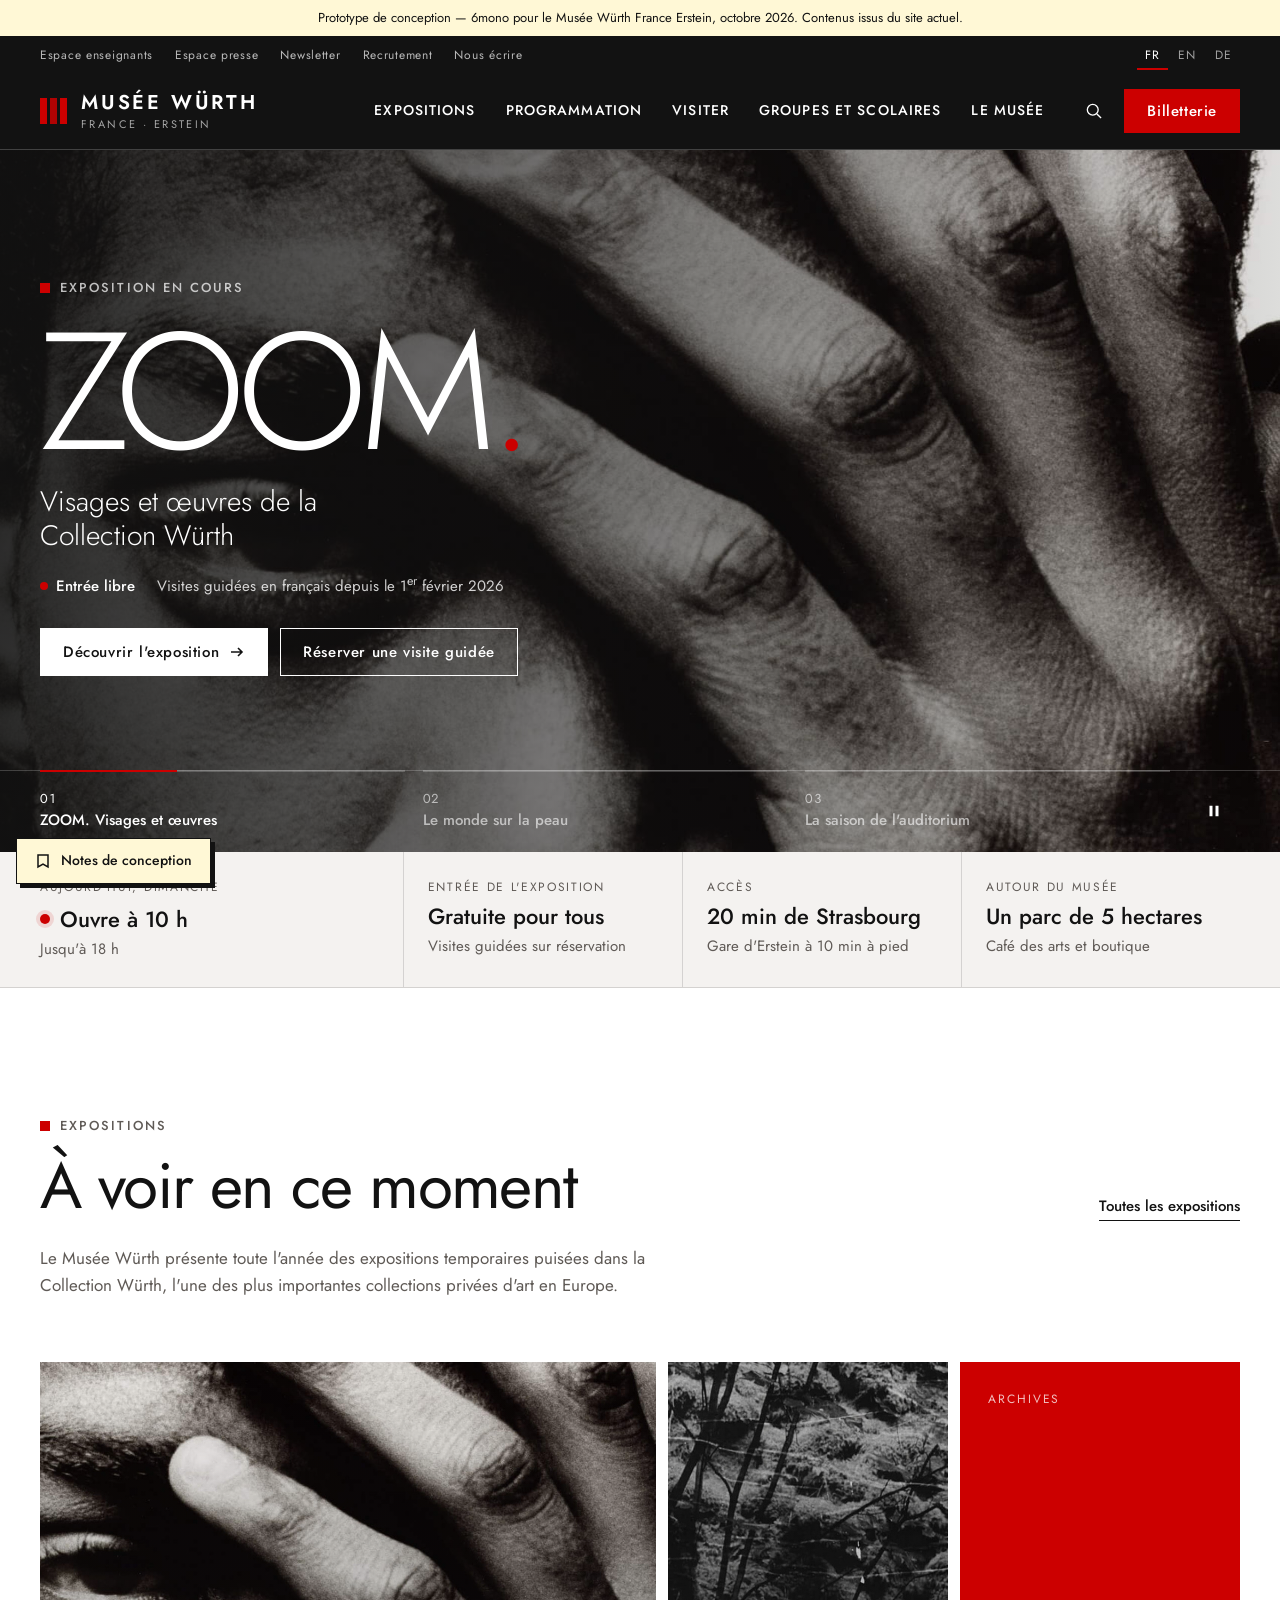
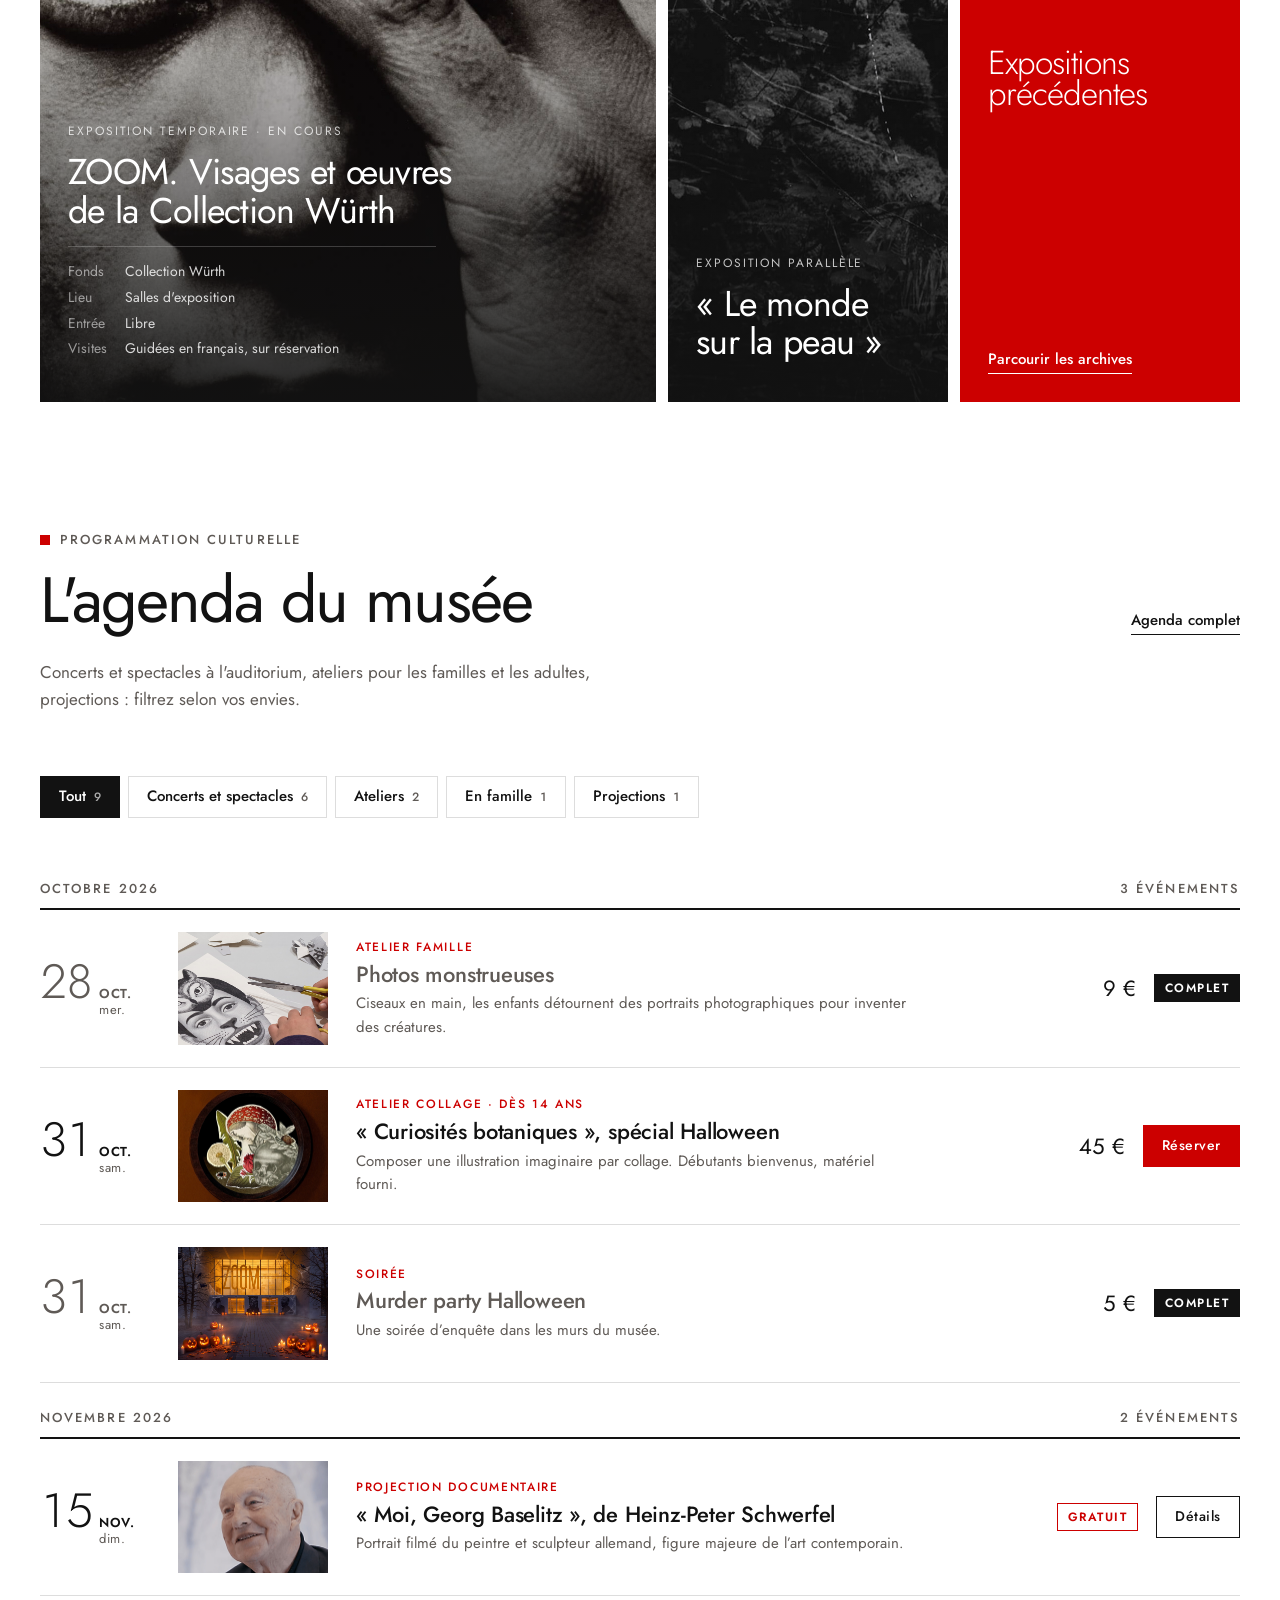
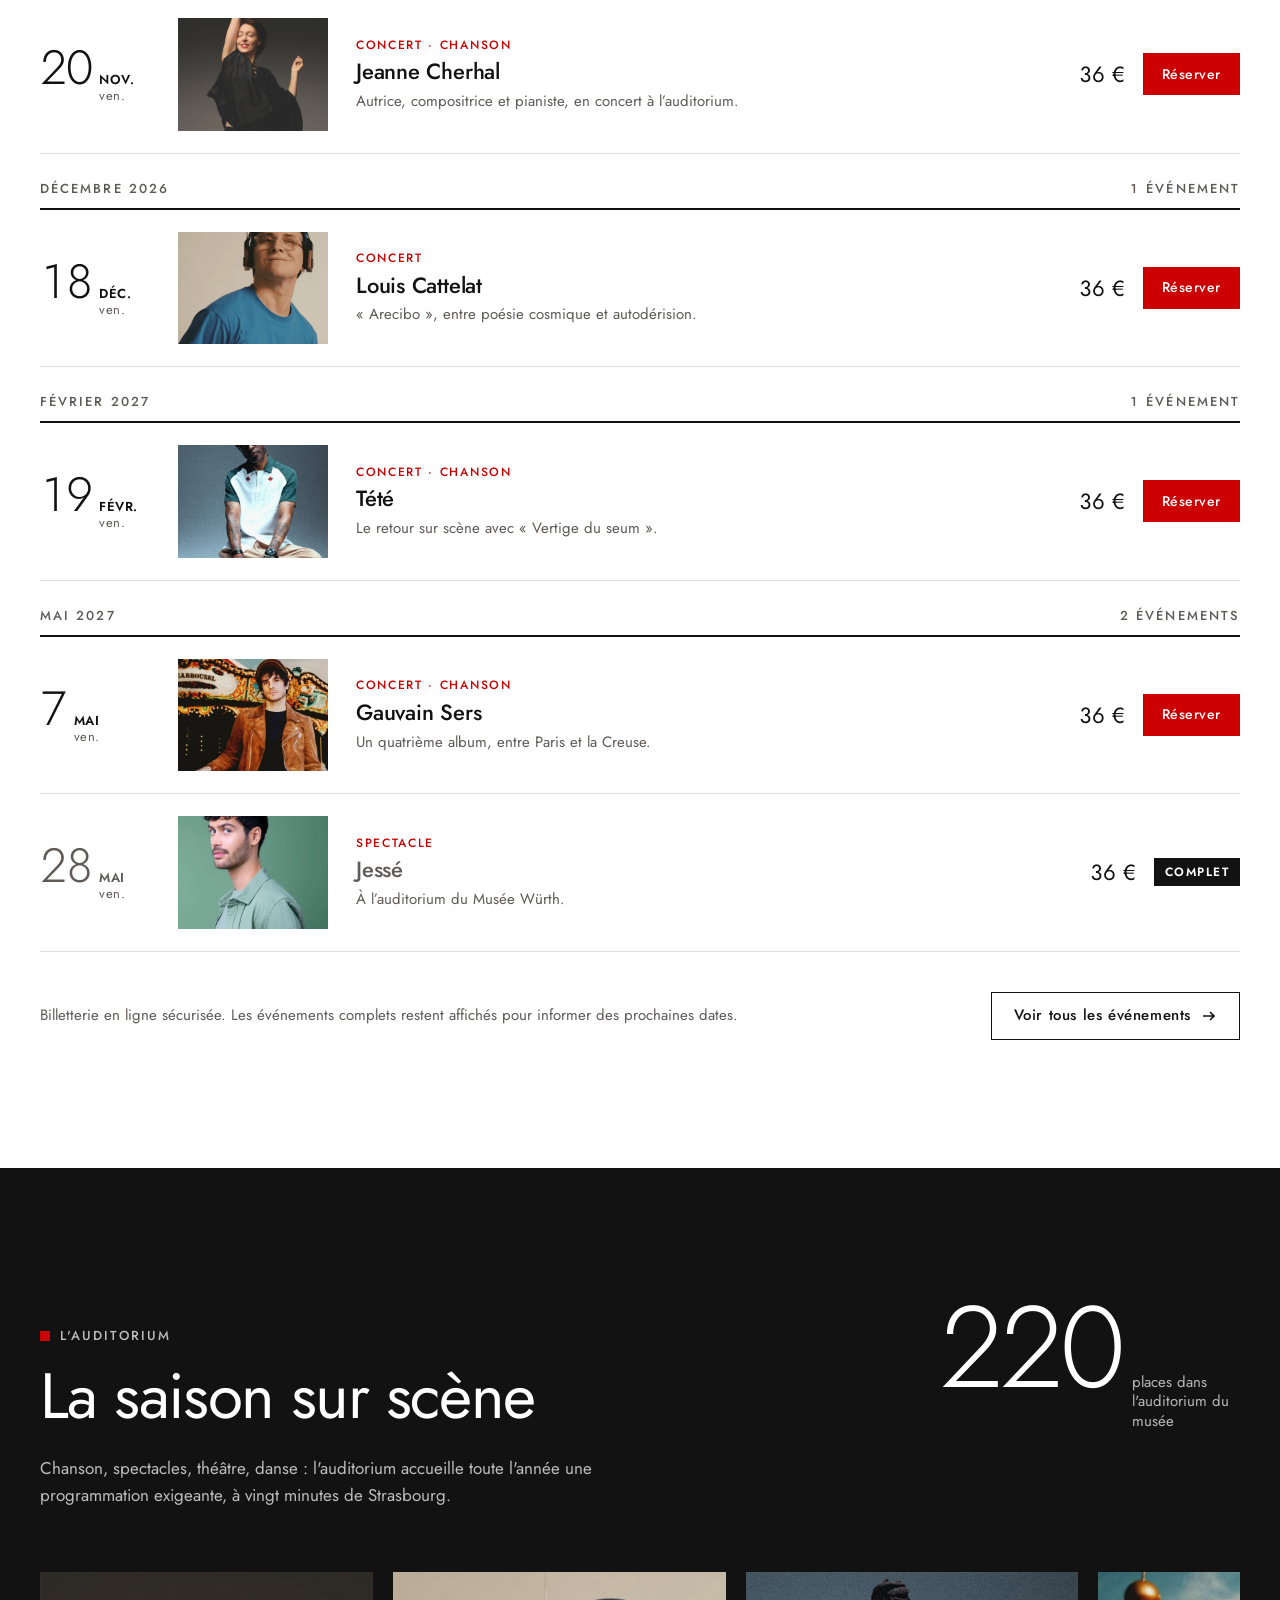
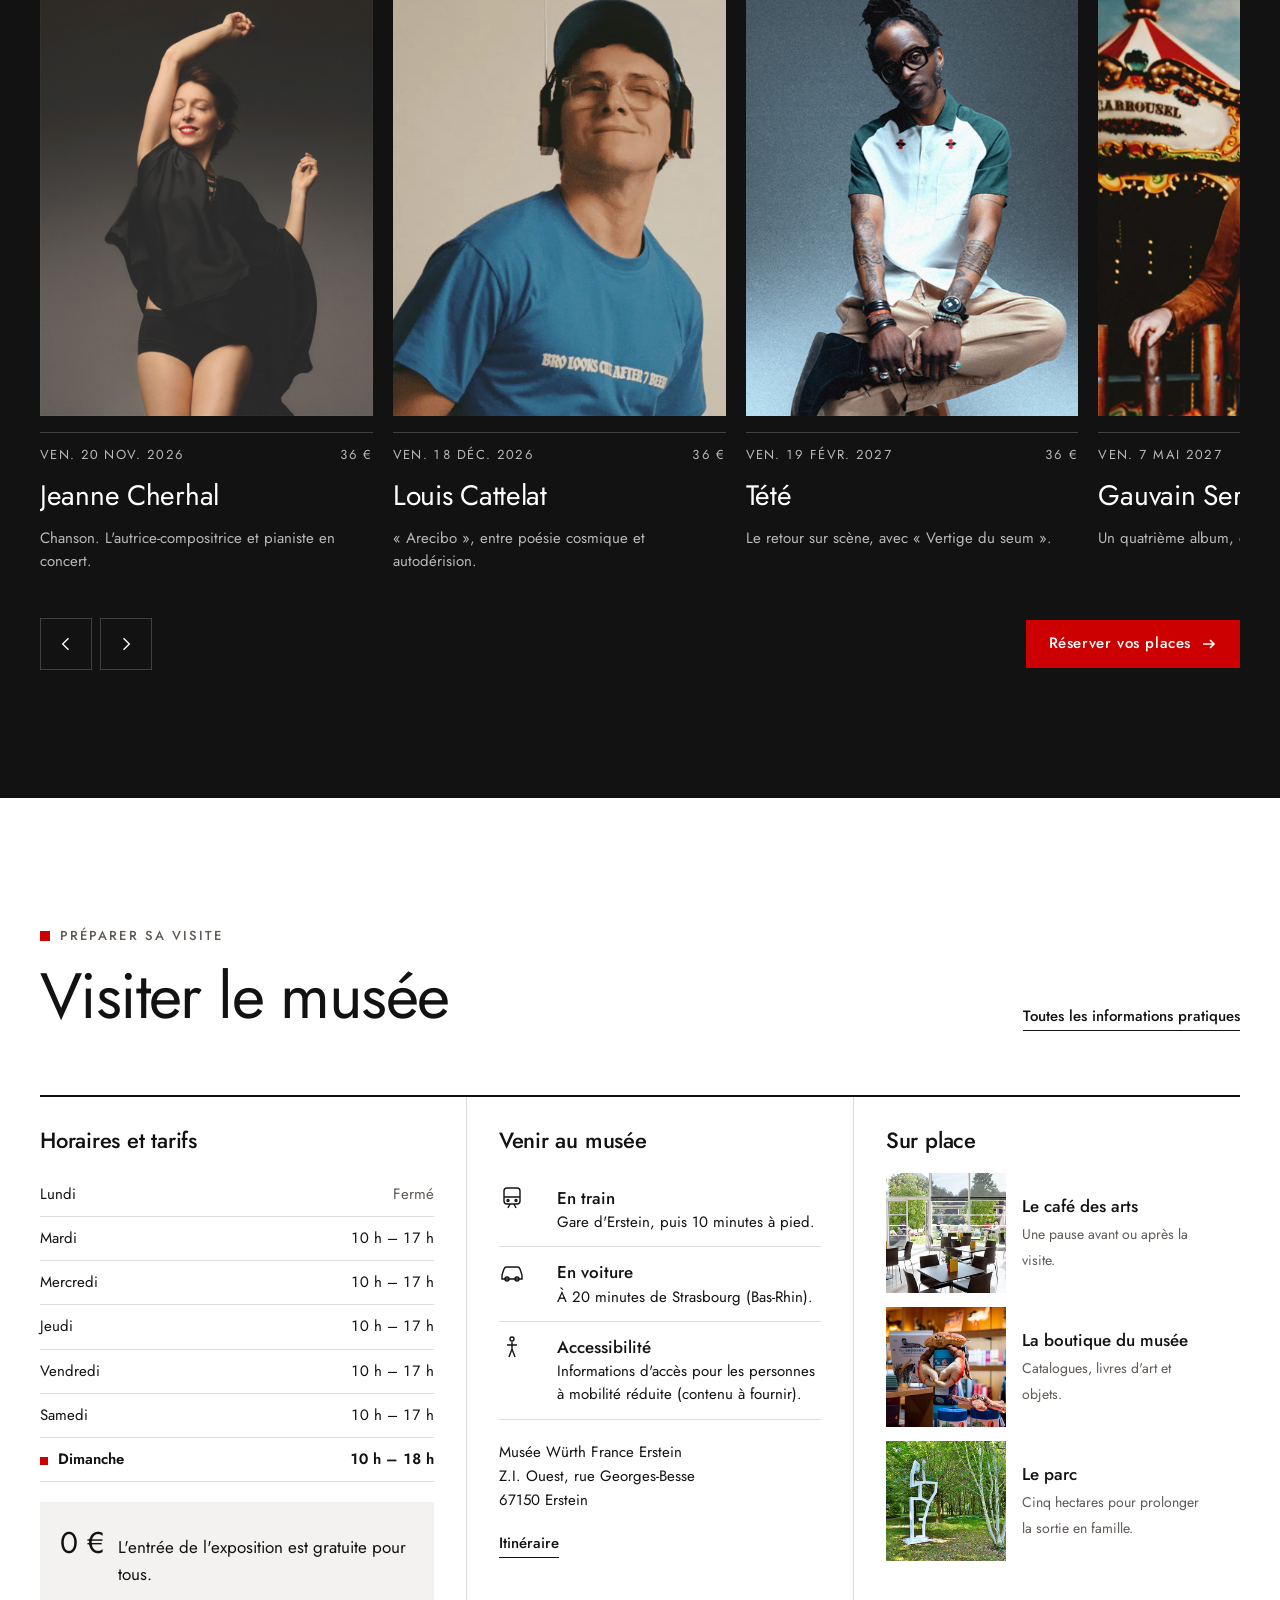
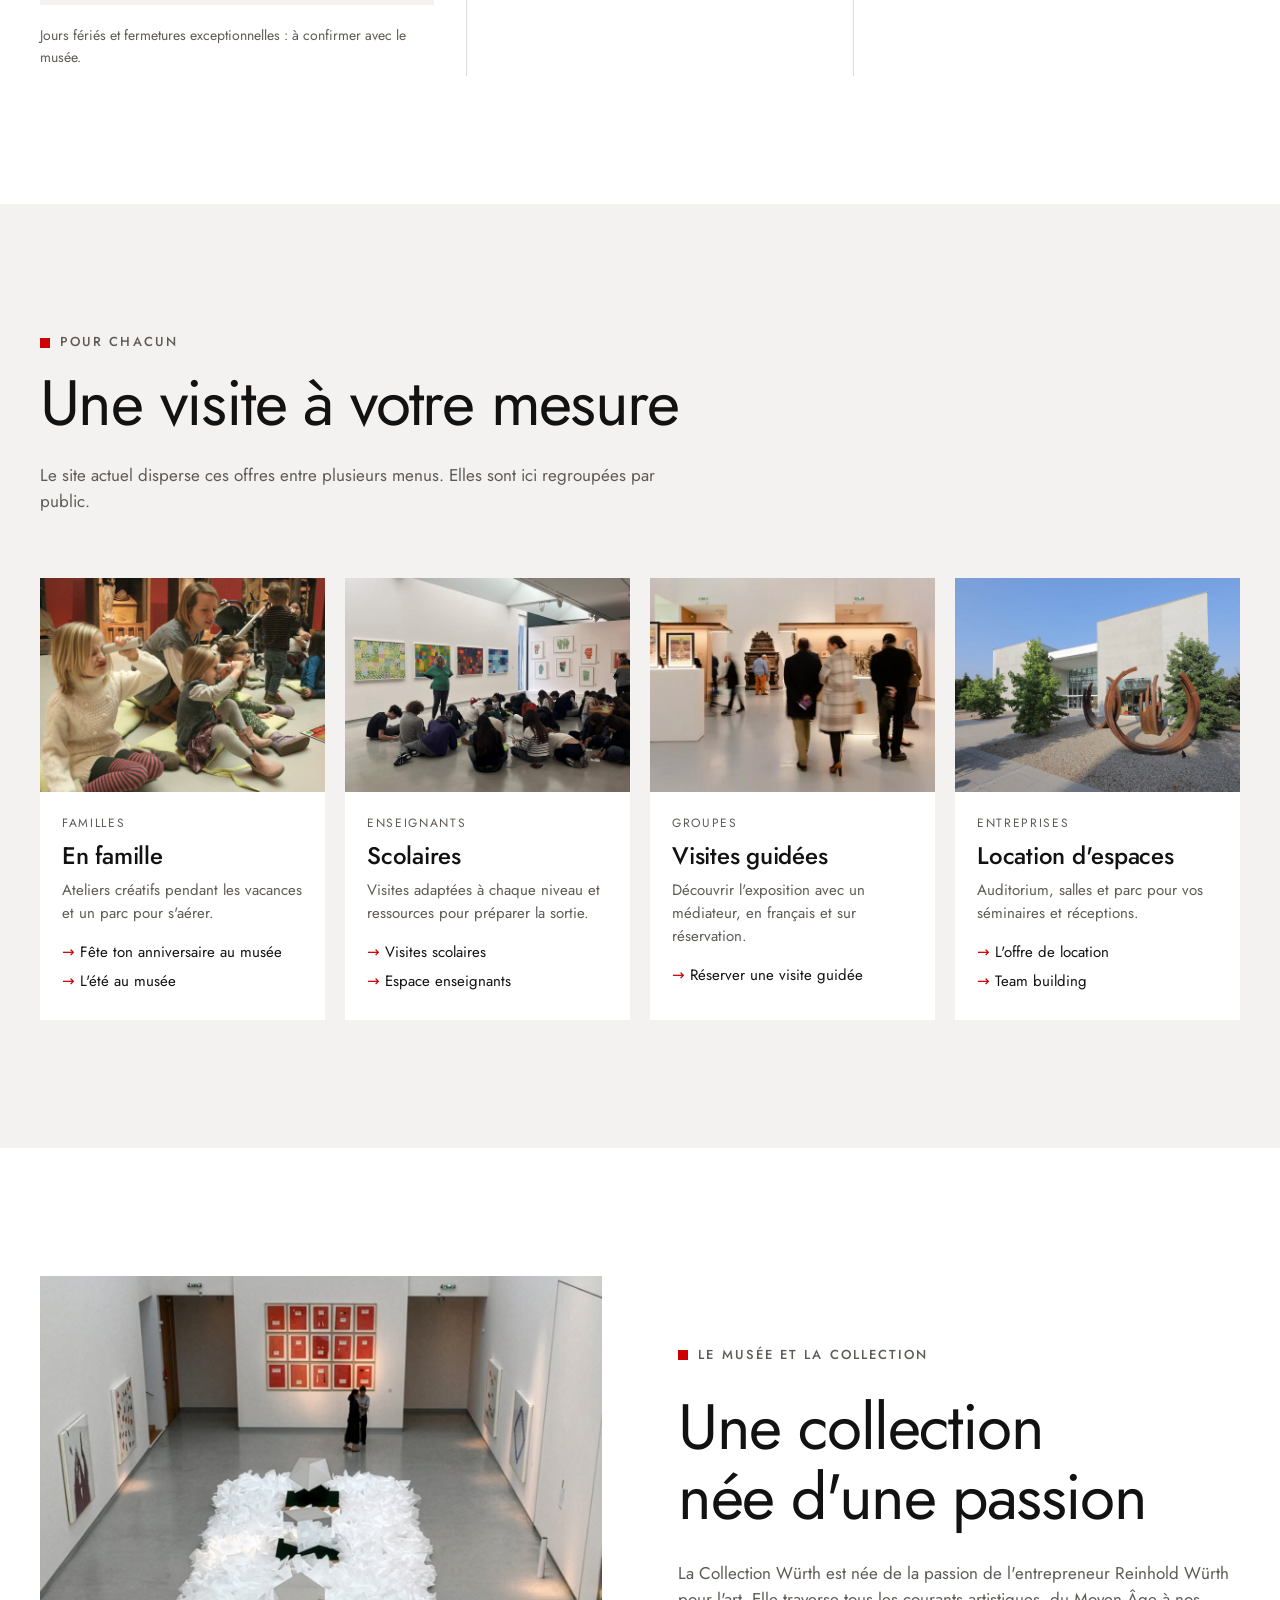
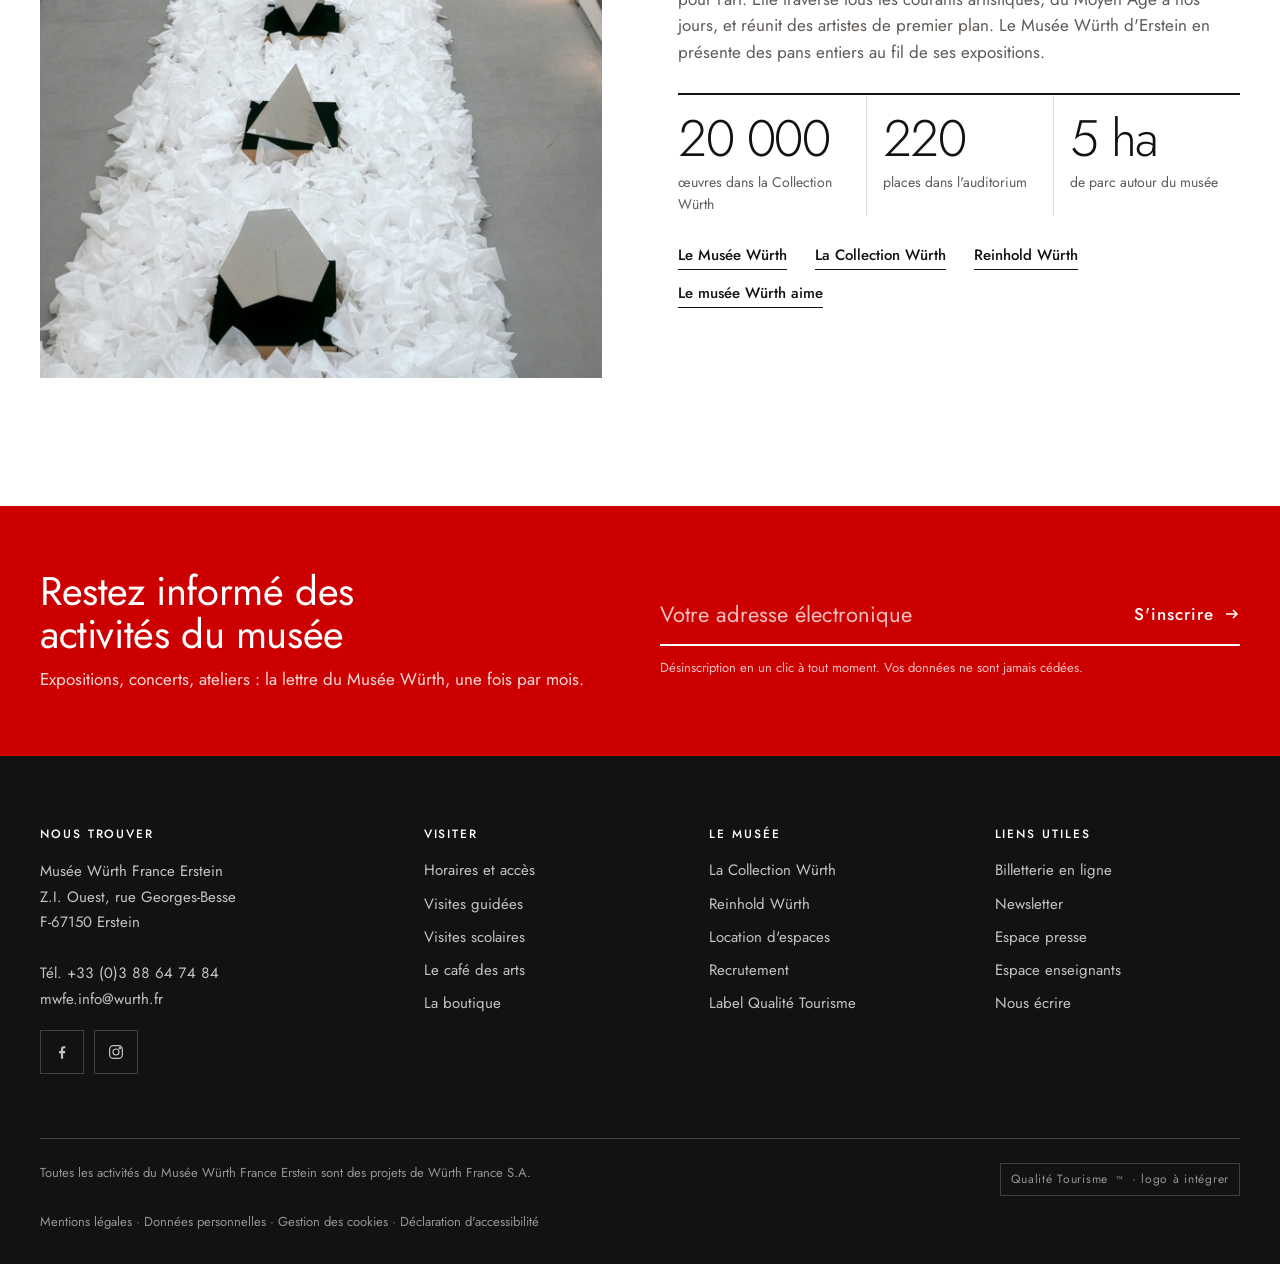
==== commit 9a7dcc78: "Ajout de la version DE de la page d'accueil" ====
--- a/index.html
+++ b/index.html
@@ -9,6 +9,8 @@
 <link rel="preconnect" href="https://fonts.googleapis.com">
 <link rel="preconnect" href="https://fonts.gstatic.com" crossorigin>
 <link rel="stylesheet" href="https://fonts.googleapis.com/css2?family=Jost:ital,wght@0,300;0,400;0,500;0,600;0,700;1,300;1,400&display=swap">
+<link rel="alternate" hreflang="fr" href="index.html">
+<link rel="alternate" hreflang="de" href="de/index.html">
 <link rel="stylesheet" href="style.css">
 </head>
 <body class="page-home">
@@ -28,7 +30,7 @@
     <div class="langs" role="group" aria-label="Langue du site">
       <button type="button" aria-pressed="true" lang="fr">FR</button>
       <button type="button" aria-pressed="false" lang="en" data-lang="English version">EN</button>
-      <button type="button" aria-pressed="false" lang="de" data-lang="Deutsche Version">DE</button>
+      <a href="de/index.html" lang="de" hreflang="de" title="Deutsche Startseite">DE</a>
     </div>
   </div>
 </div>
--- a/style.css
+++ b/style.css
@@ -65,6 +65,8 @@
 .util a{text-decoration:none}
 .util a:hover{color:#fff}
 .langs{display:flex;gap:2px}
+.langs a{padding:6px 8px;font-size:12px;letter-spacing:.1em;color:rgba(255,255,255,.6);text-decoration:none}
+.langs a:hover,.langs button:hover{color:#fff}
 .langs button{background:none;border:0;padding:6px 8px;font-size:12px;letter-spacing:.1em;color:rgba(255,255,255,.6)}
 .langs button[aria-pressed="true"]{color:#fff;box-shadow:inset 0 -2px 0 var(--red)}
 .hdr{position:sticky;top:env(safe-area-inset-top,0px);z-index:60;background:var(--ink);color:#fff;border-bottom:1px solid var(--line-inv);transition:height .25s}
@@ -510,3 +512,18 @@
 }
 
 sup{line-height:0}
+
+/* =========================================================
+   MULTILINGUE — corrections issues du test de la version allemande
+   ========================================================= */
+/* 1. Césure automatique des titres selon la langue de la page (mots composés allemands) */
+:lang(de) h1,:lang(de) h2,:lang(de) h3,:lang(de) .big,:lang(de) .pub p,:lang(de) .onsite span{hyphens:auto;-webkit-hyphens:auto}
+h1,h2,h3{overflow-wrap:break-word}
+.sec-head > *{min-width:0}
+/* 2. Le menu ne se coupe plus sur deux lignes : il bascule plus tôt vers le menu « burger » */
+.nav a{white-space:nowrap}
+@media (max-width:1279px){.nav,.hdr .btn--red span.long{display:none}.burger{display:grid}.hdr-tools{margin-left:auto}}
+/* 3. Colonne « Sur place » : vignettes plus petites quand les trois colonnes se partagent l'écran */
+@media (min-width:1001px) and (max-width:1279px){.onsite a{grid-template-columns:72px 1fr;gap:12px}}
+/* 4. Très petits écrans (360 px) : l'en-tête français débordait de 4 px avec « Billetterie » */
+@media (max-width:380px){.hdr .btn{padding:0 10px;font-size:13px}.icon-btn{width:36px}.brand-txt b{font-size:14px}}
